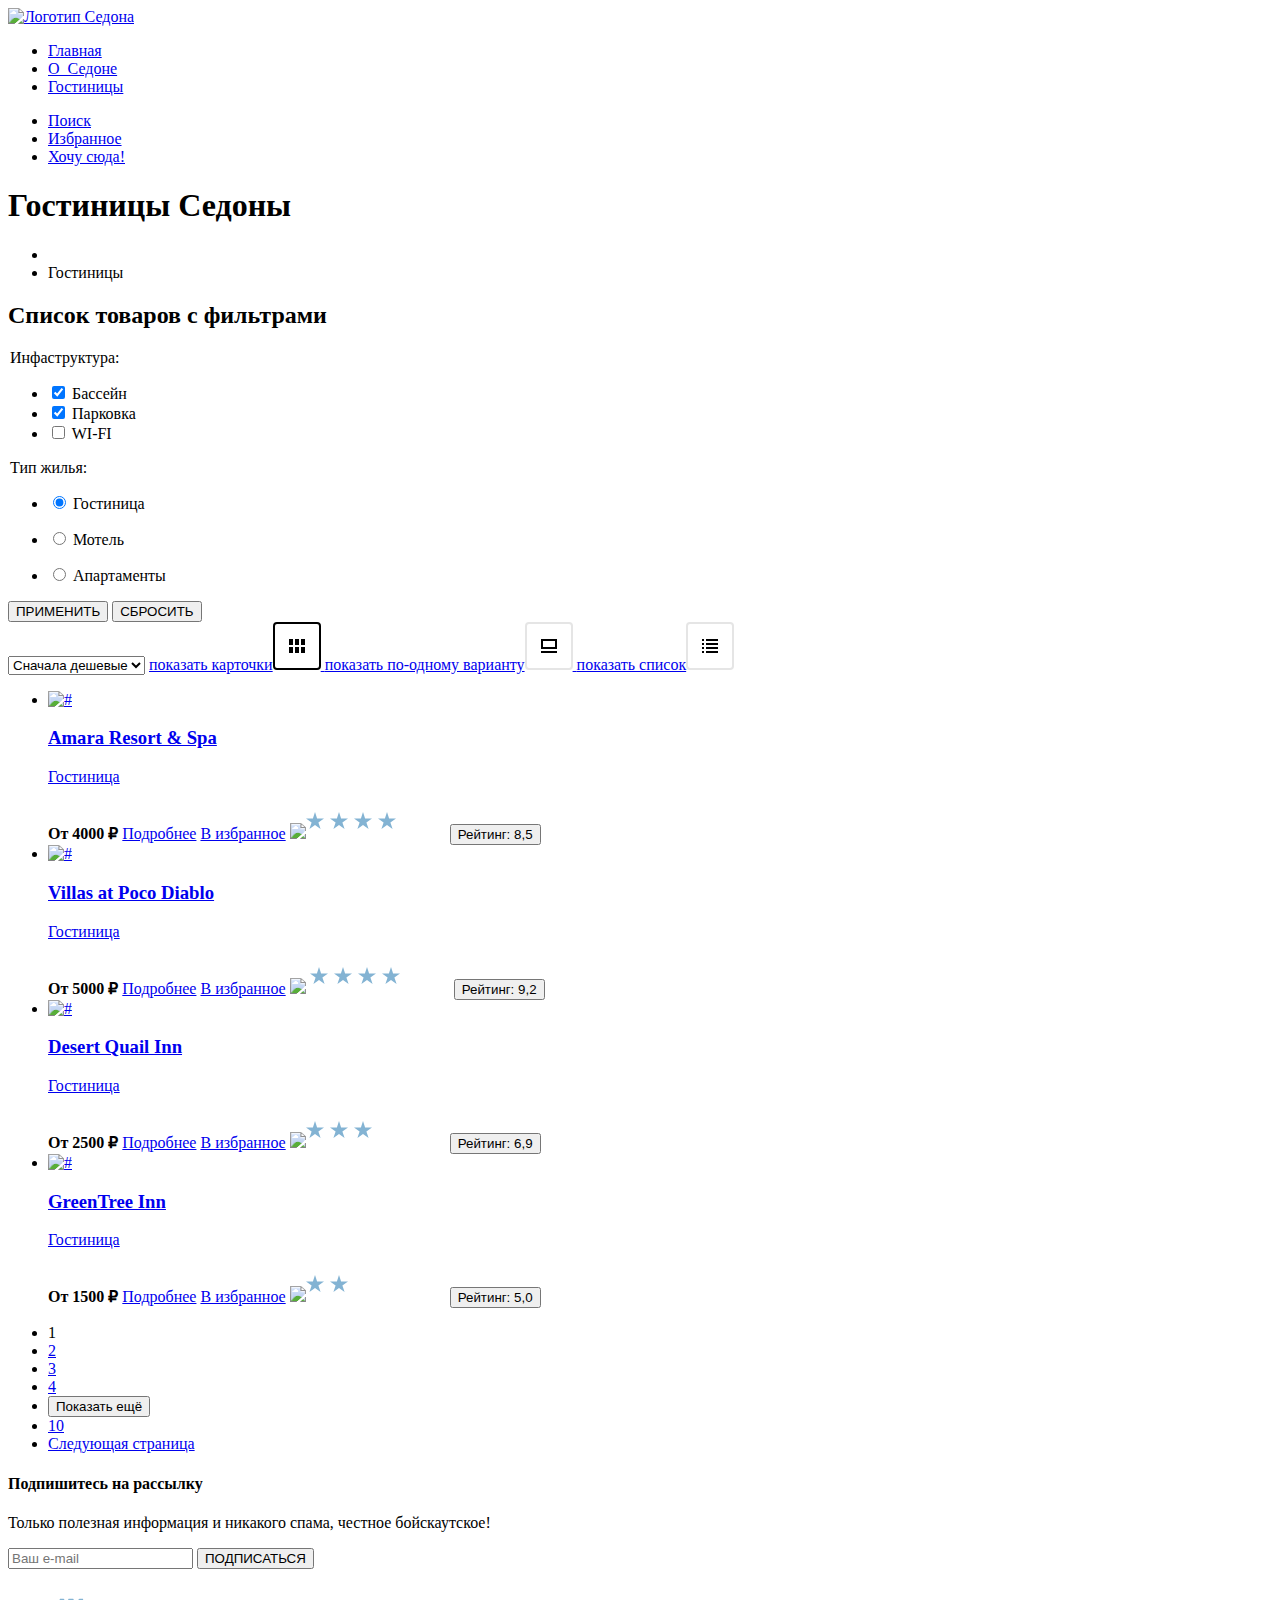
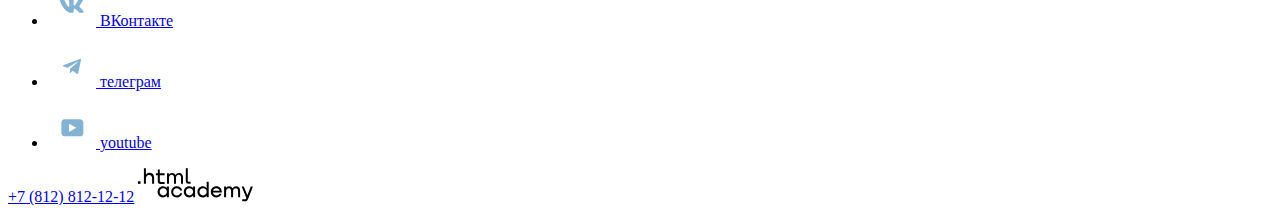
==== catalog.html @ f3b76943 "добавляет правки в каталог 1" ====
<!DOCTYPE html>
<html lang="ru">
  <head>
    <meta charset="utf-8">
    <title>Каталог</title>
  </head>
  <body>
    <header class="page header">
        <nav class="navigation">
          <a class="navigation-logo" href="index.html">
          <img class="logo" src="#" alt="Логотип Седона" />
          </a>
          <ul class="navigation-list">
            <li class="navigation-item">
              <a class="navigation-link" href="index.html">Главная</a>
            </li>

            <li class="navigation-item">
              <a class="navigation-link" href="about.html">О_Седоне</a>
            </li>

            <li class="navigation-item">
              <a class="navigation-link" href="about.html">Гостиницы</a>
            </li>
          </ul>

          <ul class="navigation-list navigation user">
            <li class="navigation-item">
              <a class="navigation-link" href="#">
                <span class="visually hidden">
                  Поиск
                </span>
              </a>
            </li>

            <li class="navigation-item">
              <a class="navigation-link" href="#">
                <span class="visually hidden">
                  Избранное
                </span>
              </a>
            </li>

            <li class="navigation-item">
              <a class="navigation-link" href="about.html">Хочу сюда!</a>
            </li>
          </ul>
        </nav>
      </header>


      <main class="main-inner">
        <header class="inner-header">
          <h1 class="inner-header-title">Гостиницы Седоны</h1>
          <ul class="breadcrumbs">
            <li class="breadcrumbs-item">
              <a class="breadcrumbs-link" href="index.html"><svg width="13" height="13" viewBox="0 0 13 13" fill="none" xmlns="http://www.w3.org/2000/svg">
                <path d="M6.5 0.5L0.5 6.30006V12.5001H12.5V6.30006L6.5 0.5ZM11.5 11.5001H1.5V6.70005L6.5 1.9L11.5 6.70005V11.5001Z" fill="white"/>
                <path d="M4.5 10.5001H5.5V8.00005H7.5V10.5001H8.5V7.00005H4.5V10.5001Z" fill="white"/>
                </svg>
              </a>
            </li>
            <li class="breadcrumbs-item">
              <a class="breadcrums-link">Гостиницы</a>
            </li>
          </ul>
        </header>

        <section class="catalog-items">

          <h2 class="visually-hidden">Список товаров с фильтрами</h2>

          <form class="catalog-filter" action="https://echo.htmlacademy.ru/." method="get">

            <fieldest class="catalog-filter-group">
              <legend class="catalog-filter-title">Инфаструктура:</legend>
              <ul class="catalog-filter-list">
                <li class="catalog-filter-item">
                 <label class="control">
                  <input class="control-input" type="checkbox" name="бассейн" checked>
                  Бассейн
                 </label>
                </li>
                <li class="catalog-filter-item">
                  <label class="control">
                    <input class="control-input" type="checkbox" name="парковка" checked>
                    Парковка
                  </label>
                </li>
                <li class="catalog-filter-item">
                  <label class="control">
                    <input class="control-input" type="checkbox" name="wi-fi">
                    WI-FI
                  </label>
                </li>
                </ul>
            </fieldest>

              <fieldest class="catalog-filter-group">
                <legend class="catalog-filter-title">Тип жилья:</legend>
                <ul class="catalog-filter-list">
                  <li class="catalog-filter-item">
                   <label class="control">
                  <input class="control-input" type="radio" name="product-group" checked>
                  Гостиница
                   </label>
                  </li>
                </ul>
                  <ul class="catalog-filter-list">
                    <li class="catalog-filter-item">
                     <label class="control">
                    <input class="control-input" type="radio" name="product-group">
                    Мотель
                     </label>
                    </li>
                  </ul>
                    <ul class="catalog-filter-list">
                      <li class="catalog-filter-item">
                      <label class="control">
                      <input class="control-input" type="radio" name="product-group">
                      Апартаменты
                      </label>
                      </li>
                    </ul>
              </fieldest>

            <button class="submit">ПРИМЕНИТЬ</button>
            <button class="submit">СБРОСИТЬ</button>
          </form>
          <select class="select-control" aria-label="Сортировка">
            <option value="cheap">Сначала дешевые</option>
          </select>
          <a href="#" class="button-light">
            <span class="visually-hidden">показать карточки<svg width="48" height="48" viewBox="0 0 48 48" fill="none" xmlns="http://www.w3.org/2000/svg">
              <g clip-path="url(#clip0_33548_2035)">
              <path d="M20 17H16V23H20V17Z" fill="black"/>
              <path d="M32 17H28V23H32V17Z" fill="black"/>
              <path d="M26 17H22V23H26V17Z" fill="black"/>
              <path d="M20 25H16V31H20V25Z" fill="black"/>
              <path d="M32 25H28V31H32V25Z" fill="black"/>
              <path d="M26 25H22V31H26V25Z" fill="black"/>
              </g>
              <rect x="1" y="1" width="46" height="46" rx="3" stroke="black" stroke-width="2"/>
              <defs>
              <clipPath id="clip0_33548_2035">
              <rect width="16" height="14" fill="white" transform="translate(16 17)"/>
              </clipPath>
              </defs>
              </svg>
              </span>
          </a>
          <a href="#" class="button-light">
            <span class="visually-hidden">показать по-одному варианту<svg width="48" height="48" viewBox="0 0 48 48" fill="none" xmlns="http://www.w3.org/2000/svg">
              <g clip-path="url(#clip0_33548_2210)">
              <path d="M32 29H16V31H32V29Z" fill="black"/>
              <path d="M30 19V25H18V19H30ZM32 17H16V27H32V17Z" fill="black"/>
              </g>
              <rect x="1" y="1" width="46" height="46" rx="3" stroke="#E5E5E5" stroke-width="2"/>
              <defs>
              <clipPath id="clip0_33548_2210">
              <rect width="16" height="14" fill="white" transform="translate(16 17)"/>
              </clipPath>
              </defs>
              </svg>
              </span>
          </a>
          <a href="#" class="button-light">
            <span class="visually-hidden">показать список<svg width="48" height="48" viewBox="0 0 48 48" fill="none" xmlns="http://www.w3.org/2000/svg">
              <g clip-path="url(#clip0_33548_2388)">
              <path d="M18 17H16V19H18V17Z" fill="black"/>
              <path d="M32 17H20V19H32V17Z" fill="black"/>
              <path d="M18 21H16V23H18V21Z" fill="black"/>
              <path d="M32 21H20V23H32V21Z" fill="black"/>
              <path d="M18 25H16V27H18V25Z" fill="black"/>
              <path d="M32 25H20V27H32V25Z" fill="black"/>
              <path d="M18 29H16V31H18V29Z" fill="black"/>
              <path d="M32 29H20V31H32V29Z" fill="black"/>
              </g>
              <rect x="1" y="1" width="46" height="46" rx="3" stroke="#E5E5E5" stroke-width="2"/>
              <defs>
              <clipPath id="clip0_33548_2388">
              <rect width="16" height="14" fill="white" transform="translate(16 17)"/>
              </clipPath>
              </defs>
              </svg>
              </span>
          </a>
          <ul class="product-card">
            <li class="product-card">
            <a class="product-card-link" href="product.html">
              <img class="product-card-image" src="#" alt="#">
              <h3 class="product-card-title">Amara Resort & Spa</h3>
              <p class="explanation">Гостиница</p>
            </a>
            <b class="product-card-price">От 4000 ₽</b>
            <a class="product-card-button" href="#">Подробнее</a>
            <a class="product-card-button" href="#">В избранное</a>
            <img class="rating" src="#"  /><svg width="140" height="37" viewBox="0 0 140 37" fill="none" xmlns="http://www.w3.org/2000/svg">
              <g clip-path="url(#clip0_67823_154)">
              <path d="M9 10L11.1 16.5H18L12.4 20.5L14.6 27L9 23L3.4 27L5.6 20.5L0 16.5H6.9L9 10Z" fill="#83B3D3"/>
              </g>
              <g clip-path="url(#clip1_67823_154)">
              <path d="M33 10L35.1 16.5H42L36.4 20.5L38.6 27L33 23L27.4 27L29.6 20.5L24 16.5H30.9L33 10Z" fill="#83B3D3"/>
              </g>
              <g clip-path="url(#clip2_67823_154)">
              <path d="M57 10L59.1 16.5H66L60.4 20.5L62.6 27L57 23L51.4 27L53.6 20.5L48 16.5H54.9L57 10Z" fill="#83B3D3"/>
              </g>
              <g clip-path="url(#clip3_67823_154)">
              <path d="M81 10L83.1 16.5H90L84.4 20.5L86.6 27L81 23L75.4 27L77.6 20.5L72 16.5H78.9L81 10Z" fill="#83B3D3"/>
              </g>
              <defs>
              <clipPath id="clip0_67823_154">
              <rect width="18" height="17" fill="white" transform="translate(0 10)"/>
              </clipPath>
              <clipPath id="clip1_67823_154">
              <rect width="18" height="17" fill="white" transform="translate(24 10)"/>
              </clipPath>
              <clipPath id="clip2_67823_154">
              <rect width="18" height="17" fill="white" transform="translate(48 10)"/>
              </clipPath>
              <clipPath id="clip3_67823_154">
              <rect width="18" height="17" fill="white" transform="translate(72 10)"/>
              </clipPath>
              </defs>
              </svg>

            <button class="button" type="rating">Рейтинг: 8,5</button>

            </li>

            <li class="product-card">
              <a class="product-card-link" href="product.html">
                <img class="product-card-image" src="#" alt="#">
                <h3 class="product-card-title">Villas at Poco Diablo</h3>
                <p class="explanation">Гостиница</p>
              </a>
              <b class="product-card-price">От 5000 ₽</b>
              <a class="product-card-button" href="#">Подробнее</a>
              <a class="product-card-button" href="#">В избранное</a>
              <img class="rating" src="#"  /> <svg width="140" height="37" viewBox="0 0 140 37" fill="none" xmlns="http://www.w3.org/2000/svg">
                <g clip-path="url(#clip0_67823_178)">
                <path d="M9 10L11.1 16.5H18L12.4 20.5L14.6 27L9 23L3.4 27L5.6 20.5L0 16.5H6.9L9 10Z" fill="#83B3D3"/>
                </g>
                <g clip-path="url(#clip1_67823_178)">
                <path d="M33 10L35.1 16.5H42L36.4 20.5L38.6 27L33 23L27.4 27L29.6 20.5L24 16.5H30.9L33 10Z" fill="#83B3D3"/>
                </g>
                <g clip-path="url(#clip2_67823_178)">
                <path d="M57 10L59.1 16.5H66L60.4 20.5L62.6 27L57 23L51.4 27L53.6 20.5L48 16.5H54.9L57 10Z" fill="#83B3D3"/>
                </g>
                <g clip-path="url(#clip3_67823_178)">
                <path d="M81 10L83.1 16.5H90L84.4 20.5L86.6 27L81 23L75.4 27L77.6 20.5L72 16.5H78.9L81 10Z" fill="#83B3D3"/>
                </g>
                <defs>
                <clipPath id="clip0_67823_178">
                <rect width="18" height="17" fill="white" transform="translate(0 10)"/>
                </clipPath>
                <clipPath id="clip1_67823_178">
                <rect width="18" height="17" fill="white" transform="translate(24 10)"/>
                </clipPath>
                <clipPath id="clip2_67823_178">
                <rect width="18" height="17" fill="white" transform="translate(48 10)"/>
                </clipPath>
                <clipPath id="clip3_67823_178">
                <rect width="18" height="17" fill="white" transform="translate(72 10)"/>
                </clipPath>
                </defs>
                </svg>

              <button class="button" type="rating">Рейтинг: 9,2</button>
              </li>

              <li class="product-card">
                <a class="product-card-link" href="product.html">
                  <img class="product-card-image" src="#" alt="#">
                  <h3 class="product-card-title">Desert Quail Inn</h3>
                  <p class="explanation">Гостиница</p>
                </a>
                <b class="product-card-price">От 2500 ₽</b>
                <a class="product-card-button" href="#">Подробнее</a>
                <a class="product-card-button" href="#">В избранное</a>
                <img class="rating" src="#"  /><svg width="140" height="37" viewBox="0 0 140 37" fill="none" xmlns="http://www.w3.org/2000/svg">
                  <g clip-path="url(#clip0_67823_202)">
                  <path d="M9 10L11.1 16.5H18L12.4 20.5L14.6 27L9 23L3.4 27L5.6 20.5L0 16.5H6.9L9 10Z" fill="#83B3D3"/>
                  </g>
                  <g clip-path="url(#clip1_67823_202)">
                  <path d="M33 10L35.1 16.5H42L36.4 20.5L38.6 27L33 23L27.4 27L29.6 20.5L24 16.5H30.9L33 10Z" fill="#83B3D3"/>
                  </g>
                  <g clip-path="url(#clip2_67823_202)">
                  <path d="M57 10L59.1 16.5H66L60.4 20.5L62.6 27L57 23L51.4 27L53.6 20.5L48 16.5H54.9L57 10Z" fill="#83B3D3"/>
                  </g>
                  <defs>
                  <clipPath id="clip0_67823_202">
                  <rect width="18" height="17" fill="white" transform="translate(0 10)"/>
                  </clipPath>
                  <clipPath id="clip1_67823_202">
                  <rect width="18" height="17" fill="white" transform="translate(24 10)"/>
                  </clipPath>
                  <clipPath id="clip2_67823_202">
                  <rect width="18" height="17" fill="white" transform="translate(48 10)"/>
                  </clipPath>
                  </defs>
                  </svg>

                <button class="button" type="rating">Рейтинг: 6,9</button>
                </li>

                <li class="product-card">
                  <a class="product-card-link" href="product.html">
                    <img class="product-card-image" src="#" alt="#">
                    <h3 class="product-card-title">GreenTree Inn</h3>
                    <p class="explanation">Гостиница</p>
                  </a>
                  <b class="product-card-price">От 1500 ₽</b>
                  <a class="product-card-button" href="#">Подробнее</a>
                  <a class="product-card-button" href="#">В избранное</a>
                  <img class="rating" src="#"  /><svg width="140" height="37" viewBox="0 0 140 37" fill="none" xmlns="http://www.w3.org/2000/svg">
                    <g clip-path="url(#clip0_67823_226)">
                    <path d="M9 10L11.1 16.5H18L12.4 20.5L14.6 27L9 23L3.4 27L5.6 20.5L0 16.5H6.9L9 10Z" fill="#83B3D3"/>
                    </g>
                    <g clip-path="url(#clip1_67823_226)">
                    <path d="M33 10L35.1 16.5H42L36.4 20.5L38.6 27L33 23L27.4 27L29.6 20.5L24 16.5H30.9L33 10Z" fill="#83B3D3"/>
                    </g>
                    <defs>
                    <clipPath id="clip0_67823_226">
                    <rect width="18" height="17" fill="white" transform="translate(0 10)"/>
                    </clipPath>
                    <clipPath id="clip1_67823_226">
                    <rect width="18" height="17" fill="white" transform="translate(24 10)"/>
                    </clipPath>
                    </defs>
                    </svg>

                  <button class="button" type="rating">Рейтинг: 5,0</button>
                  </li>
          </ul>

          <ul class="pagination">
            <li class="pagination-item">
              <a class="pagination-link pagination-current">1</a>
            </li>
            <li class="pagination-item">
              <a class="pagination-link" href="#">2</a>
            </li>
            <li class="pagination-item">
              <a class="pagination-link" href="#">3</a>
            </li>
            <li class="pagination-item">
              <a class="pagination-link" href="#">4</a>
            </li>
            <li class="pagination-item">
              <button class="button pagination-show-more" type="button">Показать ещё</button>
            </li>
            <li class="pagination-item">
              <a class="pagination-link" href="#">10</a>
            </li>
            <li class="pagination-item">
              <a class="pagination-link pagination-next" href="#">
                <span class="visually-hidden">Следующая страница</span>
              </a>
            </li>
          </ul>


        </section>
        <section class="subscription">
          <div>
            <h4>Подпишитесь на рассылку
            </h4>
            <p>
              Только полезная информация и никакого спама, честное бойскаутское!
            </p>
          </div>
          <div>
            <form class="newsletter-form" action="https://echo.htmlacademy.ru/" method="post">
              <label for="newsletter-email"></label>
              <input class="field" placeholder="Ваш e-mail" type="email" name="newsletter-email" id="newsletter-email"
                required>
              <button class="button" type="submit">ПОДПИСАТЬСЯ</button>
            </form>
          </div>
        </section>
      </main>

      <footer>
        <section class="footer-social">
          <ul class="footer-social-list">
            <li class="footer-social-item">
              <a class="button" href="#"> <svg width="48" height="41" viewBox="0 0 48 41" fill="none"
                  xmlns="http://www.w3.org/2000/svg">
                  <path fill-rule="evenodd" clip-rule="evenodd"
                    d="M35.1164 14.8044C35.2824 14.2584 35.1164 13.8564 34.3214 13.8564H31.6964C31.0284 13.8564 30.7204 14.2034 30.5534 14.5864C30.5534 14.5864 29.2184 17.7824 27.3274 19.8584C26.7154 20.4604 26.4374 20.6514 26.1034 20.6514C25.9364 20.6514 25.6854 20.4604 25.6854 19.9134V14.8044C25.6854 14.1484 25.5014 13.8564 24.9454 13.8564H20.8174C20.4004 13.8564 20.1494 14.1604 20.1494 14.4494C20.1494 15.0704 21.0954 15.2144 21.1924 16.9624V20.7604C21.1924 21.5934 21.0394 21.7444 20.7054 21.7444C19.8154 21.7444 17.6504 18.5334 16.3654 14.8594C16.1164 14.1444 15.8644 13.8564 15.1934 13.8564H12.5664C11.8164 13.8564 11.6664 14.2034 11.6664 14.5864C11.6664 15.2684 12.5564 18.6564 15.8114 23.1374C17.9814 26.1974 21.0364 27.8564 23.8194 27.8564C25.4884 27.8564 25.6944 27.4884 25.6944 26.8534V24.5404C25.6944 23.8034 25.8524 23.6564 26.3814 23.6564C26.7714 23.6564 27.4384 23.8484 28.9964 25.3234C30.7764 27.0724 31.0694 27.8564 32.0714 27.8564H34.6964C35.4464 27.8564 35.8224 27.4884 35.6064 26.7604C35.3684 26.0364 34.5184 24.9854 33.3914 23.7384C32.7794 23.0284 31.8614 22.2634 31.5824 21.8804C31.1934 21.3894 31.3044 21.1704 31.5824 20.7334C31.5824 20.7334 34.7824 16.3074 35.1154 14.8044H35.1164Z"
                    fill="#83B3D3" />
                </svg>
                <span class="visually-hidden">ВКонтакте</span>
              </a>
            </li>
          </ul>
          </section>
            <section class="footer-social">
              <ul class="footer-social-list">
                <li class="footer-social-item">
                  <a class="button" href="#"><svg width="48" height="41" viewBox="0 0 48 41" fill="none"
                    xmlns="http://www.w3.org/2000/svg">
                    <path
                      d="M31.785 12.9557L15.8405 19.1042C14.7523 19.5413 14.7586 20.1483 15.6408 20.419L19.7344 21.696L29.2058 15.7201C29.6537 15.4477 30.0629 15.5942 29.7265 15.8928L22.0528 22.8183H22.051L22.0528 22.8192L21.7705 27.0387C22.1841 27.0387 22.3667 26.8489 22.5987 26.625L24.5871 24.6915L28.7229 27.7464C29.4855 28.1664 30.0332 27.9506 30.2229 27.0405L32.9379 14.2453C33.2158 13.1311 32.5126 12.6266 31.785 12.9557Z"
                      fill="#83B3D3" />
                  </svg>
                  <span class="visually-hidden">телеграм</span>
                  </a>
                </li>
              </ul>
              </section>
            <section class="footer-social">
          <ul class="footer-social-list">
                   <li class="footer-social-item">
                      <a class="button" href="#"><svg width="48" height="41" viewBox="0 0 48 41" fill="none"
                        xmlns="http://www.w3.org/2000/svg">
                        <path
                          d="M31.9402 12.3564H16.5074C14.6467 12.3564 13.3333 13.9502 13.3333 15.7564V25.8502C13.3333 27.7627 14.6467 29.3564 16.5074 29.3564H32.1591C33.8009 29.3564 35.3333 27.7627 35.3333 25.9564V15.7564C35.1143 13.9502 33.8009 12.3564 31.9402 12.3564ZM20.9949 24.8939V16.8189L28.3283 20.8564L20.9949 24.8939Z"
                          fill="#83B3D3" />
                       </svg>
                       <span class="visually-hidden">youtube</span>
                       </a>
                  </li>
           </ul>
        </section>
        <a class="contacts-phone" href="tel:88128121212">+7 (812) 812-12-12</a>
        <label class="label"><svg width="115" height="34" viewBox="0 0 115 34" fill="none"
            xmlns="http://www.w3.org/2000/svg">
            <path d="M0 13.2564V15.8564H2.5V13.2564H0Z" fill="black" />
            <path
              d="M11.6 4.85645C10 4.85645 8.8 5.55645 8 6.55645H7.9V0.356445H5.9V15.8564H7.9V10.5564C7.9 8.45645 9.2 6.95645 11.2 6.95645C13 6.95645 14.1 8.35645 14.1 10.1564V15.8564H16.1V9.75644C16.2 6.75644 14.3 4.85645 11.6 4.85645Z"
              fill="black" />
            <path
              d="M26.6 5.15645H21.8V1.45645H19.8V5.25645H17.9V7.25645H19.8V13.2564C19.8 14.9564 20.8 15.9564 22.5 15.9564H26.6V13.9564H22.9C22.2 13.9564 21.8 13.5564 21.8 12.8564V7.15645H26.6V5.15645Z"
              fill="black" />
            <path
              d="M41.1 4.95645C39.5 4.95645 38.2 5.75644 37.6 7.05645H37.5C36.9 5.85645 35.7 4.95645 34.1 4.95645C32.7 4.95645 31.6 5.75645 31 6.75645H30.9V5.15645H29V15.7564H31V10.3564C31 8.35645 32 6.85645 33.6 6.85645C35.1 6.85645 36 7.85645 36 9.45645V15.7564H38V10.1564C38 7.75645 39.4 6.85645 40.6 6.85645C42.1 6.85645 43 7.85645 43 9.45645V15.7564H45V9.25644C45.1 6.75644 43.6 4.95645 41.1 4.95645Z"
              fill="black" />
            <path
              d="M47.8 13.0564C47.8 14.7564 48.8 15.7564 50.6 15.7564H52.6V13.7564H50.9C50.2 13.7564 49.8 13.3564 49.8 12.6564V0.356445H47.8V13.0564Z"
              fill="black" />
            <path
              d="M28.9 20.0564C28 18.9564 26.7 18.2564 25 18.2564C21.9 18.2564 19.6 20.5564 19.6 23.8564C19.6 27.1564 21.9 29.4564 25 29.4564C26.8 29.4564 28 28.6564 28.8 27.5564H28.9V29.1564H30.9V18.5564H28.9V20.0564ZM25.3 27.4564C23.1 27.4564 21.7 25.8564 21.7 23.8564C21.7 21.8564 23.1 20.2564 25.3 20.2564C27.5 20.2564 28.9 21.8564 28.9 23.8564C28.9 25.7564 27.5 27.4564 25.3 27.4564Z"
              fill="black" />
            <path
              d="M44.2 22.3564C43.7 19.9564 41.6 18.2564 38.8 18.2564C35.4 18.2564 33.2 20.7564 33.2 23.8564C33.2 26.9564 35.4 29.4564 38.8 29.4564C41.6 29.4564 43.7 27.6564 44.2 25.2564H42.1C41.7 26.5564 40.4 27.5564 38.8 27.5564C36.6 27.5564 35.2 25.9564 35.2 23.9564C35.2 21.9564 36.6 20.3564 38.8 20.3564C40.4 20.3564 41.6 21.3564 42.1 22.5564H44.2V22.3564Z"
              fill="black" />
            <path
              d="M55.1 20.0564C54.2 18.9564 52.9 18.2564 51.2 18.2564C48.1 18.2564 45.8 20.5564 45.8 23.8564C45.8 27.1564 48.1 29.4564 51.2 29.4564C53 29.4564 54.2 28.6564 55 27.5564H55.1V29.1564H57.1V18.5564H55.1V20.0564ZM51.5 27.4564C49.3 27.4564 47.9 25.8564 47.9 23.8564C47.9 21.8564 49.3 20.2564 51.5 20.2564C53.7 20.2564 55.1 21.8564 55.1 23.8564C55.1 25.7564 53.6 27.4564 51.5 27.4564Z"
              fill="black" />
            <path
              d="M68.7 20.1564C67.8 19.0564 66.5 18.2564 64.8 18.2564C61.7 18.2564 59.4 20.5564 59.4 23.8564C59.4 27.1564 61.6 29.4564 64.8 29.4564C66.5 29.4564 67.8 28.6564 68.6 27.6564H68.7V29.1564H70.7V13.7564H68.7V20.1564ZM65.1 27.4564C62.9 27.4564 61.5 25.8564 61.5 23.8564C61.5 21.8564 62.9 20.2564 65.1 20.2564C67.3 20.2564 68.7 21.8564 68.7 23.8564C68.6 25.8564 67.2 27.4564 65.1 27.4564Z"
              fill="black" />
            <path
              d="M78.3 18.2564C75 18.2564 72.8 20.7564 72.8 23.8564C72.8 26.8564 74.9 29.4564 78.3 29.4564C80.8 29.4564 82.8 28.1564 83.5 25.8564H81.4C80.9 26.8564 79.8 27.4564 78.4 27.4564C76.5 27.4564 75.1 26.1564 75 24.5564H83.8C84 20.9564 81.8 18.2564 78.3 18.2564ZM78.3 20.1564C80 20.1564 81.3 21.1564 81.6 22.7564H75.1C75.4 21.2564 76.6 20.1564 78.3 20.1564Z"
              fill="black" />
            <path
              d="M98.2 18.2564C96.6 18.2564 95.3 19.0564 94.6 20.2564H94.5C93.9 19.0564 92.7 18.2564 91.1 18.2564C89.7 18.2564 88.6 18.9564 88 20.0564V18.5564H86.1V29.1564H88.1V23.7564C88.1 21.7564 89.1 20.3564 90.7 20.2564C92.2 20.2564 93.1 21.2564 93.1 22.8564V29.1564H95.1V23.5564C95.1 21.1564 96.5 20.2564 97.7 20.2564C99.2 20.2564 100.1 21.2564 100.1 22.8564V29.1564H102.1V22.6564C102.2 20.0564 100.7 18.2564 98.2 18.2564Z"
              fill="black" />
            <path
              d="M109.4 27.3564L105.8 18.4564H103.6L108.4 30.0564C108.1 30.9564 107.7 31.2564 106.7 31.2564H104.2V33.2564H106.7C108.5 33.2564 109.5 32.4564 110.2 30.6564L114.9 18.4564H112.8L109.4 27.3564Z"
              fill="black" />
          </svg>
        </label>
      </footer>

  </body>
</html>
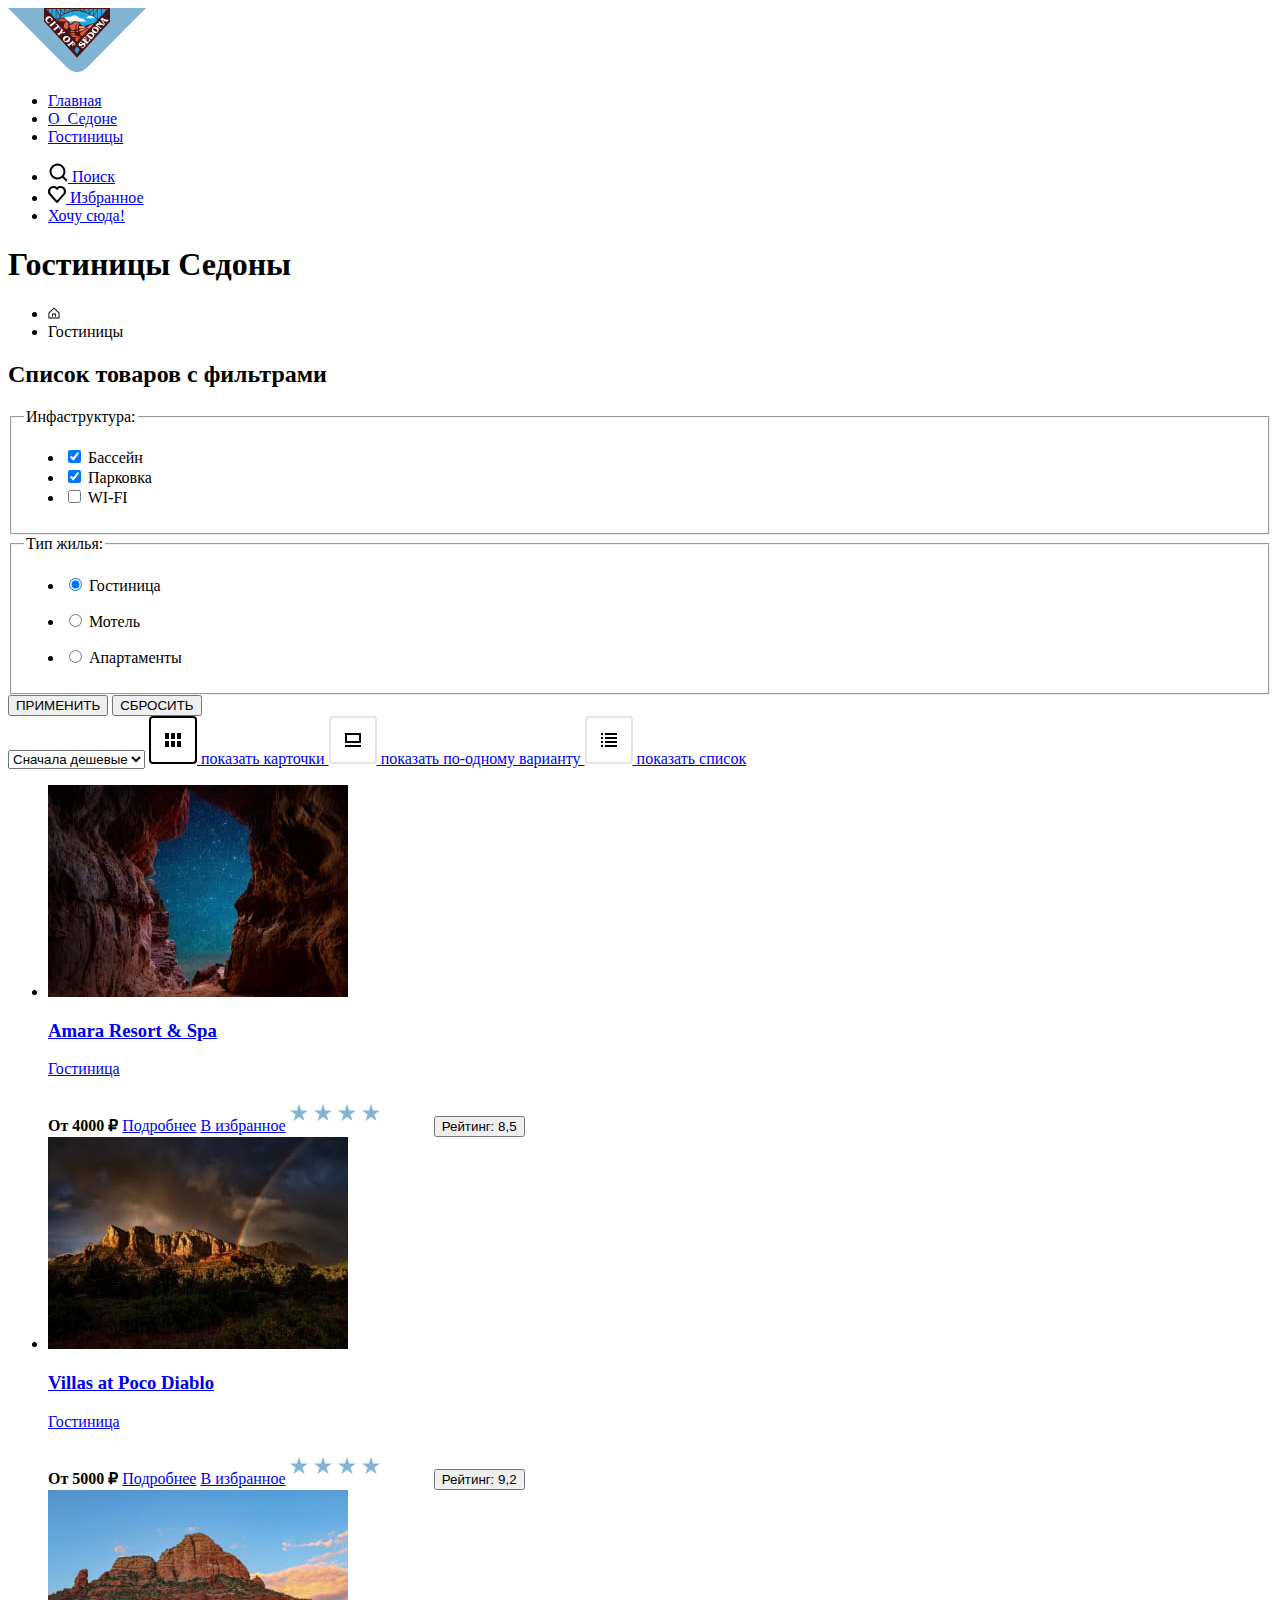
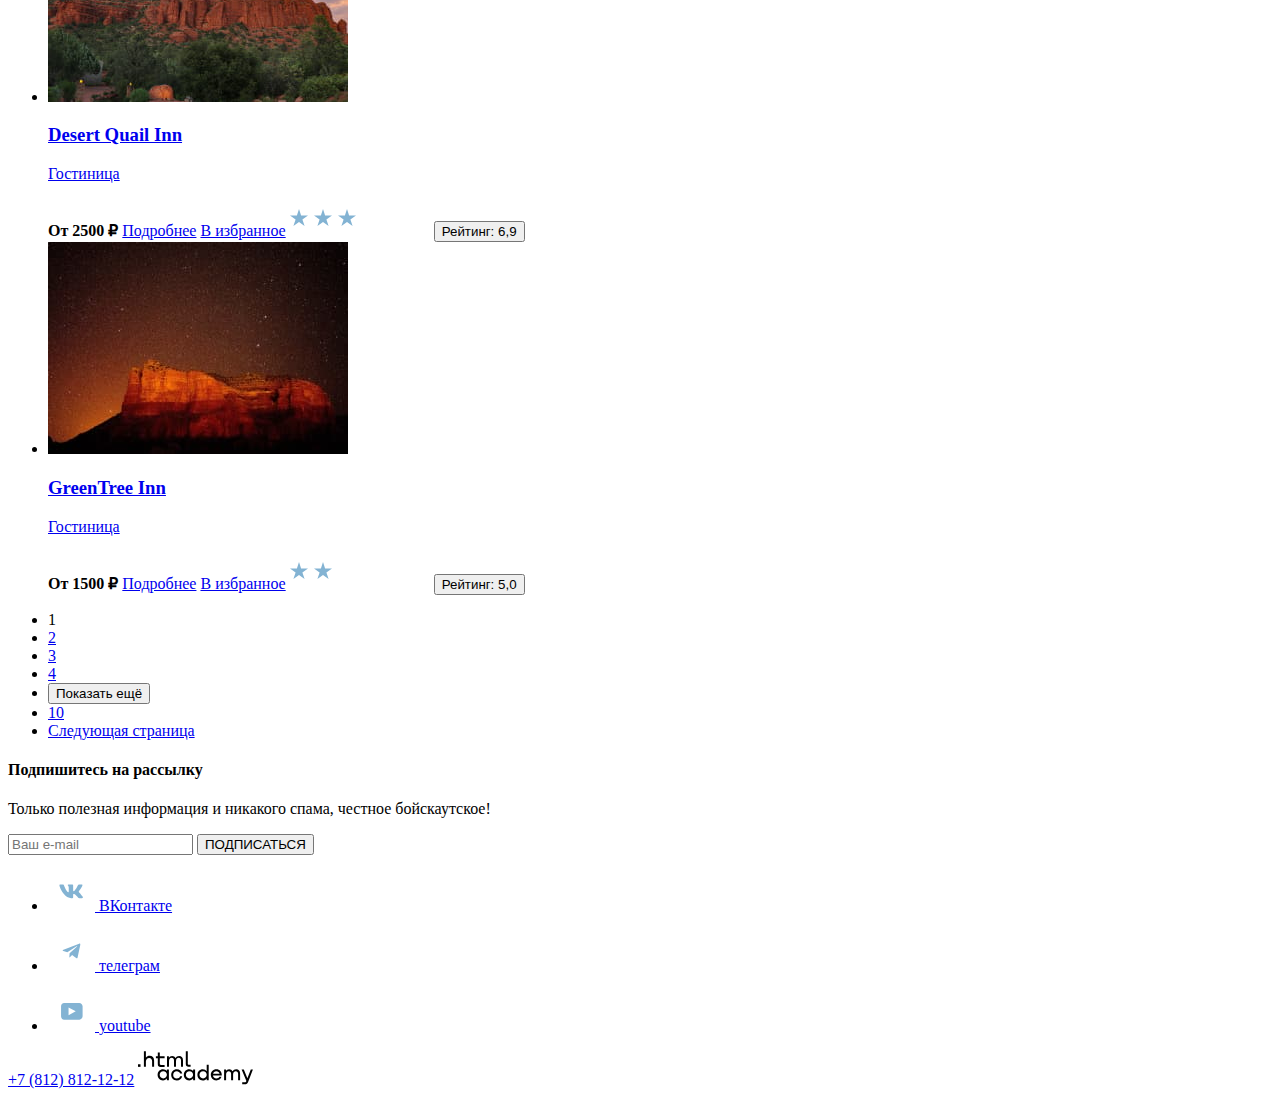
==== commit 4f98151c: "Merge pull request #2 from TaniaOv/master" ====
--- a/catalog.html
+++ b/catalog.html
@@ -1,469 +1,328 @@
 <!DOCTYPE html>
 <html lang="ru">
+
   <head>
     <meta charset="utf-8">
     <title>Каталог</title>
+
   </head>
+
   <body>
     <header class="page header">
-        <nav class="navigation">
-          <a class="navigation-logo" href="index.html">
-          <img class="logo" src="#" alt="Логотип Седона" />
-          </a>
-          <ul class="navigation-list">
-            <li class="navigation-item">
-              <a class="navigation-link" href="index.html">Главная</a>
-            </li>
-
-            <li class="navigation-item">
-              <a class="navigation-link" href="about.html">О_Седоне</a>
-            </li>
-
-            <li class="navigation-item">
-              <a class="navigation-link" href="about.html">Гостиницы</a>
-            </li>
-          </ul>
-
-          <ul class="navigation-list navigation user">
-            <li class="navigation-item">
-              <a class="navigation-link" href="#">
-                <span class="visually hidden">
-                  Поиск
-                </span>
-              </a>
-            </li>
-
-            <li class="navigation-item">
-              <a class="navigation-link" href="#">
-                <span class="visually hidden">
-                  Избранное
-                </span>
-              </a>
-            </li>
-
-            <li class="navigation-item">
-              <a class="navigation-link" href="about.html">Хочу сюда!</a>
-            </li>
-          </ul>
-        </nav>
+      <nav class="navigation">
+        <a class="navigation-logo" href="index.html">
+          <img class="logo" src="images/logo.svg" width="138" height="64" alt="Логотип Седона" />
+
+        </a>
+        <ul class="navigation-list">
+          <li class="navigation-item">
+            <a class="navigation-link" href="index.html">Главная</a>
+          </li>
+
+          <li class="navigation-item">
+            <a class="navigation-link" href="about.html">О_Седоне</a>
+          </li>
+
+          <li class="navigation-item">
+            <a class="navigation-link" href="about.html">Гостиницы</a>
+          </li>
+        </ul>
+
+        <ul class="navigation-list navigation user">
+          <li class="navigation-item">
+            <a class="navigation-link" href="#">
+              <img class="navigation-item" src="images/search-icon.svg" width="20" height="20" alt="Поиск">
+              <span class="visually hidden">
+                Поиск
+              </span>
+            </a>
+          </li>
+
+          <li class="navigation-item">
+            <a class="navigation-link" href="#">
+              <img class="navigation-item" src="images/favourites-icon.svg" width="18" height="17" alt="Избранное">
+              <span class="visually hidden">
+                Избранное
+              </span>
+            </a>
+          </li>
+          <li class="navigation-item">
+            <a class="navigation-link" href="about.html">Хочу сюда!</a>
+          </li>
+        </ul>
+      </nav>
+    </header>
+
+
+    <main class="main-inner">
+      <header class="inner-header">
+        <h1 class="inner-header-title">Гостиницы Седоны</h1>
+        <ul class="breadcrumbs">
+          <li class="breadcrumbs-item">
+            <img class="navigation-item" src="images/house-icon.svg" width="12" height="12" alt="Дом">
+            <a class="breadcrumbs-link" href="index.html">
+            </a>
+          </li>
+          <li class="breadcrumbs-item">
+            <a class="breadcrums-link">Гостиницы</a>
+          </li>
+        </ul>
       </header>
 
-
-      <main class="main-inner">
-        <header class="inner-header">
-          <h1 class="inner-header-title">Гостиницы Седоны</h1>
-          <ul class="breadcrumbs">
-            <li class="breadcrumbs-item">
-              <a class="breadcrumbs-link" href="index.html"><svg width="13" height="13" viewBox="0 0 13 13" fill="none" xmlns="http://www.w3.org/2000/svg">
-                <path d="M6.5 0.5L0.5 6.30006V12.5001H12.5V6.30006L6.5 0.5ZM11.5 11.5001H1.5V6.70005L6.5 1.9L11.5 6.70005V11.5001Z" fill="white"/>
-                <path d="M4.5 10.5001H5.5V8.00005H7.5V10.5001H8.5V7.00005H4.5V10.5001Z" fill="white"/>
-                </svg>
-              </a>
-            </li>
-            <li class="breadcrumbs-item">
-              <a class="breadcrums-link">Гостиницы</a>
-            </li>
-          </ul>
-        </header>
-
-        <section class="catalog-items">
-
-          <h2 class="visually-hidden">Список товаров с фильтрами</h2>
-
-          <form class="catalog-filter" action="https://echo.htmlacademy.ru/." method="get">
-
-            <fieldest class="catalog-filter-group">
-              <legend class="catalog-filter-title">Инфаструктура:</legend>
-              <ul class="catalog-filter-list">
-                <li class="catalog-filter-item">
-                 <label class="control">
+      <section class="catalog-items">
+
+        <h2 class="visually-hidden">Список товаров с фильтрами</h2>
+
+        <form class="catalog-filter" action="https://echo.htmlacademy.ru/." method="get">
+
+          <fieldset class="catalog-filter-group">
+            <legend class="catalog-filter-title">Инфаструктура:</legend>
+            <ul class="catalog-filter-list">
+              <li class="catalog-filter-item">
+                <label class="control">
                   <input class="control-input" type="checkbox" name="бассейн" checked>
                   Бассейн
-                 </label>
-                </li>
-                <li class="catalog-filter-item">
-                  <label class="control">
-                    <input class="control-input" type="checkbox" name="парковка" checked>
-                    Парковка
-                  </label>
-                </li>
-                <li class="catalog-filter-item">
-                  <label class="control">
-                    <input class="control-input" type="checkbox" name="wi-fi">
-                    WI-FI
-                  </label>
-                </li>
-                </ul>
-            </fieldest>
-
-              <fieldest class="catalog-filter-group">
-                <legend class="catalog-filter-title">Тип жилья:</legend>
-                <ul class="catalog-filter-list">
-                  <li class="catalog-filter-item">
-                   <label class="control">
+                </label>
+              </li>
+              <li class="catalog-filter-item">
+                <label class="control">
+                  <input class="control-input" type="checkbox" name="парковка" checked>
+                  Парковка
+                </label>
+              </li>
+              <li class="catalog-filter-item">
+                <label class="control">
+                  <input class="control-input" type="checkbox" name="wi-fi">
+                  WI-FI
+                </label>
+              </li>
+            </ul>
+          </fieldset>
+
+          <fieldset class="catalog-filter-group">
+            <legend class="catalog-filter-title">Тип жилья:</legend>
+            <ul class="catalog-filter-list">
+              <li class="catalog-filter-item">
+                <label class="control">
                   <input class="control-input" type="radio" name="product-group" checked>
                   Гостиница
-                   </label>
-                  </li>
-                </ul>
-                  <ul class="catalog-filter-list">
-                    <li class="catalog-filter-item">
-                     <label class="control">
-                    <input class="control-input" type="radio" name="product-group">
-                    Мотель
-                     </label>
-                    </li>
-                  </ul>
-                    <ul class="catalog-filter-list">
-                      <li class="catalog-filter-item">
-                      <label class="control">
-                      <input class="control-input" type="radio" name="product-group">
-                      Апартаменты
-                      </label>
-                      </li>
-                    </ul>
-              </fieldest>
-
-            <button class="submit">ПРИМЕНИТЬ</button>
-            <button class="submit">СБРОСИТЬ</button>
-          </form>
-          <select class="select-control" aria-label="Сортировка">
-            <option value="cheap">Сначала дешевые</option>
-          </select>
-          <a href="#" class="button-light">
-            <span class="visually-hidden">показать карточки<svg width="48" height="48" viewBox="0 0 48 48" fill="none" xmlns="http://www.w3.org/2000/svg">
-              <g clip-path="url(#clip0_33548_2035)">
-              <path d="M20 17H16V23H20V17Z" fill="black"/>
-              <path d="M32 17H28V23H32V17Z" fill="black"/>
-              <path d="M26 17H22V23H26V17Z" fill="black"/>
-              <path d="M20 25H16V31H20V25Z" fill="black"/>
-              <path d="M32 25H28V31H32V25Z" fill="black"/>
-              <path d="M26 25H22V31H26V25Z" fill="black"/>
-              </g>
-              <rect x="1" y="1" width="46" height="46" rx="3" stroke="black" stroke-width="2"/>
-              <defs>
-              <clipPath id="clip0_33548_2035">
-              <rect width="16" height="14" fill="white" transform="translate(16 17)"/>
-              </clipPath>
-              </defs>
-              </svg>
-              </span>
-          </a>
-          <a href="#" class="button-light">
-            <span class="visually-hidden">показать по-одному варианту<svg width="48" height="48" viewBox="0 0 48 48" fill="none" xmlns="http://www.w3.org/2000/svg">
-              <g clip-path="url(#clip0_33548_2210)">
-              <path d="M32 29H16V31H32V29Z" fill="black"/>
-              <path d="M30 19V25H18V19H30ZM32 17H16V27H32V17Z" fill="black"/>
-              </g>
-              <rect x="1" y="1" width="46" height="46" rx="3" stroke="#E5E5E5" stroke-width="2"/>
-              <defs>
-              <clipPath id="clip0_33548_2210">
-              <rect width="16" height="14" fill="white" transform="translate(16 17)"/>
-              </clipPath>
-              </defs>
-              </svg>
-              </span>
-          </a>
-          <a href="#" class="button-light">
-            <span class="visually-hidden">показать список<svg width="48" height="48" viewBox="0 0 48 48" fill="none" xmlns="http://www.w3.org/2000/svg">
-              <g clip-path="url(#clip0_33548_2388)">
-              <path d="M18 17H16V19H18V17Z" fill="black"/>
-              <path d="M32 17H20V19H32V17Z" fill="black"/>
-              <path d="M18 21H16V23H18V21Z" fill="black"/>
-              <path d="M32 21H20V23H32V21Z" fill="black"/>
-              <path d="M18 25H16V27H18V25Z" fill="black"/>
-              <path d="M32 25H20V27H32V25Z" fill="black"/>
-              <path d="M18 29H16V31H18V29Z" fill="black"/>
-              <path d="M32 29H20V31H32V29Z" fill="black"/>
-              </g>
-              <rect x="1" y="1" width="46" height="46" rx="3" stroke="#E5E5E5" stroke-width="2"/>
-              <defs>
-              <clipPath id="clip0_33548_2388">
-              <rect width="16" height="14" fill="white" transform="translate(16 17)"/>
-              </clipPath>
-              </defs>
-              </svg>
-              </span>
-          </a>
-          <ul class="product-card">
-            <li class="product-card">
+                </label>
+              </li>
+            </ul>
+            <ul class="catalog-filter-list">
+              <li class="catalog-filter-item">
+                <label class="control">
+                  <input class="control-input" type="radio" name="product-group">
+                  Мотель
+                </label>
+              </li>
+            </ul>
+            <ul class="catalog-filter-list">
+              <li class="catalog-filter-item">
+                <label class="control">
+                  <input class="control-input" type="radio" name="product-group">
+                  Апартаменты
+                </label>
+              </li>
+            </ul>
+          </fieldset>
+
+          <button class="submit">ПРИМЕНИТЬ</button>
+          <button class="submit">СБРОСИТЬ</button>
+        </form>
+        <select class="select-control" aria-label="Сортировка">
+          <option value="cheap">Сначала дешевые</option>
+        </select>
+        <a href="#" class="button-light">
+          <img class="icon" src="images/icon-catalog1.svg" width="48" height="48" alt="иконка">
+          <span class="visually-hidden">показать карточки
+          </span>
+        </a>
+        <a href="#" class="button-light">
+          <img class="icon" src="images/icon-catalog2.svg" width="48" height="48" alt="иконка">
+          <span class="visually-hidden">показать по-одному варианту
+          </span>
+        </a>
+        <a href="#" class="button-light">
+          <img class="icon" src="images/icon-catalog3.svg" width="48" height="48" alt="иконка">
+          <span class="visually-hidden">показать список
+          </span>
+        </a>
+        <ul class="product-card">
+          <li class="product-card">
             <a class="product-card-link" href="product.html">
-              <img class="product-card-image" src="#" alt="#">
+              <img class="product-card-image" src="images/hotel1.jpg" width="300" height="212" alt="отель-один">
               <h3 class="product-card-title">Amara Resort & Spa</h3>
               <p class="explanation">Гостиница</p>
             </a>
             <b class="product-card-price">От 4000 ₽</b>
             <a class="product-card-button" href="#">Подробнее</a>
             <a class="product-card-button" href="#">В избранное</a>
-            <img class="rating" src="#"  /><svg width="140" height="37" viewBox="0 0 140 37" fill="none" xmlns="http://www.w3.org/2000/svg">
-              <g clip-path="url(#clip0_67823_154)">
-              <path d="M9 10L11.1 16.5H18L12.4 20.5L14.6 27L9 23L3.4 27L5.6 20.5L0 16.5H6.9L9 10Z" fill="#83B3D3"/>
-              </g>
-              <g clip-path="url(#clip1_67823_154)">
-              <path d="M33 10L35.1 16.5H42L36.4 20.5L38.6 27L33 23L27.4 27L29.6 20.5L24 16.5H30.9L33 10Z" fill="#83B3D3"/>
-              </g>
-              <g clip-path="url(#clip2_67823_154)">
-              <path d="M57 10L59.1 16.5H66L60.4 20.5L62.6 27L57 23L51.4 27L53.6 20.5L48 16.5H54.9L57 10Z" fill="#83B3D3"/>
-              </g>
-              <g clip-path="url(#clip3_67823_154)">
-              <path d="M81 10L83.1 16.5H90L84.4 20.5L86.6 27L81 23L75.4 27L77.6 20.5L72 16.5H78.9L81 10Z" fill="#83B3D3"/>
-              </g>
-              <defs>
-              <clipPath id="clip0_67823_154">
-              <rect width="18" height="17" fill="white" transform="translate(0 10)"/>
-              </clipPath>
-              <clipPath id="clip1_67823_154">
-              <rect width="18" height="17" fill="white" transform="translate(24 10)"/>
-              </clipPath>
-              <clipPath id="clip2_67823_154">
-              <rect width="18" height="17" fill="white" transform="translate(48 10)"/>
-              </clipPath>
-              <clipPath id="clip3_67823_154">
-              <rect width="18" height="17" fill="white" transform="translate(72 10)"/>
-              </clipPath>
-              </defs>
-              </svg>
-
-            <button class="button" type="rating">Рейтинг: 8,5</button>
-
-            </li>
-
-            <li class="product-card">
-              <a class="product-card-link" href="product.html">
-                <img class="product-card-image" src="#" alt="#">
-                <h3 class="product-card-title">Villas at Poco Diablo</h3>
-                <p class="explanation">Гостиница</p>
-              </a>
-              <b class="product-card-price">От 5000 ₽</b>
-              <a class="product-card-button" href="#">Подробнее</a>
-              <a class="product-card-button" href="#">В избранное</a>
-              <img class="rating" src="#"  /> <svg width="140" height="37" viewBox="0 0 140 37" fill="none" xmlns="http://www.w3.org/2000/svg">
-                <g clip-path="url(#clip0_67823_178)">
-                <path d="M9 10L11.1 16.5H18L12.4 20.5L14.6 27L9 23L3.4 27L5.6 20.5L0 16.5H6.9L9 10Z" fill="#83B3D3"/>
-                </g>
-                <g clip-path="url(#clip1_67823_178)">
-                <path d="M33 10L35.1 16.5H42L36.4 20.5L38.6 27L33 23L27.4 27L29.6 20.5L24 16.5H30.9L33 10Z" fill="#83B3D3"/>
-                </g>
-                <g clip-path="url(#clip2_67823_178)">
-                <path d="M57 10L59.1 16.5H66L60.4 20.5L62.6 27L57 23L51.4 27L53.6 20.5L48 16.5H54.9L57 10Z" fill="#83B3D3"/>
-                </g>
-                <g clip-path="url(#clip3_67823_178)">
-                <path d="M81 10L83.1 16.5H90L84.4 20.5L86.6 27L81 23L75.4 27L77.6 20.5L72 16.5H78.9L81 10Z" fill="#83B3D3"/>
-                </g>
-                <defs>
-                <clipPath id="clip0_67823_178">
-                <rect width="18" height="17" fill="white" transform="translate(0 10)"/>
-                </clipPath>
-                <clipPath id="clip1_67823_178">
-                <rect width="18" height="17" fill="white" transform="translate(24 10)"/>
-                </clipPath>
-                <clipPath id="clip2_67823_178">
-                <rect width="18" height="17" fill="white" transform="translate(48 10)"/>
-                </clipPath>
-                <clipPath id="clip3_67823_178">
-                <rect width="18" height="17" fill="white" transform="translate(72 10)"/>
-                </clipPath>
-                </defs>
-                </svg>
-
-              <button class="button" type="rating">Рейтинг: 9,2</button>
-              </li>
-
-              <li class="product-card">
-                <a class="product-card-link" href="product.html">
-                  <img class="product-card-image" src="#" alt="#">
-                  <h3 class="product-card-title">Desert Quail Inn</h3>
-                  <p class="explanation">Гостиница</p>
-                </a>
-                <b class="product-card-price">От 2500 ₽</b>
-                <a class="product-card-button" href="#">Подробнее</a>
-                <a class="product-card-button" href="#">В избранное</a>
-                <img class="rating" src="#"  /><svg width="140" height="37" viewBox="0 0 140 37" fill="none" xmlns="http://www.w3.org/2000/svg">
-                  <g clip-path="url(#clip0_67823_202)">
-                  <path d="M9 10L11.1 16.5H18L12.4 20.5L14.6 27L9 23L3.4 27L5.6 20.5L0 16.5H6.9L9 10Z" fill="#83B3D3"/>
-                  </g>
-                  <g clip-path="url(#clip1_67823_202)">
-                  <path d="M33 10L35.1 16.5H42L36.4 20.5L38.6 27L33 23L27.4 27L29.6 20.5L24 16.5H30.9L33 10Z" fill="#83B3D3"/>
-                  </g>
-                  <g clip-path="url(#clip2_67823_202)">
-                  <path d="M57 10L59.1 16.5H66L60.4 20.5L62.6 27L57 23L51.4 27L53.6 20.5L48 16.5H54.9L57 10Z" fill="#83B3D3"/>
-                  </g>
-                  <defs>
-                  <clipPath id="clip0_67823_202">
-                  <rect width="18" height="17" fill="white" transform="translate(0 10)"/>
-                  </clipPath>
-                  <clipPath id="clip1_67823_202">
-                  <rect width="18" height="17" fill="white" transform="translate(24 10)"/>
-                  </clipPath>
-                  <clipPath id="clip2_67823_202">
-                  <rect width="18" height="17" fill="white" transform="translate(48 10)"/>
-                  </clipPath>
-                  </defs>
-                  </svg>
-
-                <button class="button" type="rating">Рейтинг: 6,9</button>
-                </li>
-
-                <li class="product-card">
-                  <a class="product-card-link" href="product.html">
-                    <img class="product-card-image" src="#" alt="#">
-                    <h3 class="product-card-title">GreenTree Inn</h3>
-                    <p class="explanation">Гостиница</p>
-                  </a>
-                  <b class="product-card-price">От 1500 ₽</b>
-                  <a class="product-card-button" href="#">Подробнее</a>
-                  <a class="product-card-button" href="#">В избранное</a>
-                  <img class="rating" src="#"  /><svg width="140" height="37" viewBox="0 0 140 37" fill="none" xmlns="http://www.w3.org/2000/svg">
-                    <g clip-path="url(#clip0_67823_226)">
-                    <path d="M9 10L11.1 16.5H18L12.4 20.5L14.6 27L9 23L3.4 27L5.6 20.5L0 16.5H6.9L9 10Z" fill="#83B3D3"/>
-                    </g>
-                    <g clip-path="url(#clip1_67823_226)">
-                    <path d="M33 10L35.1 16.5H42L36.4 20.5L38.6 27L33 23L27.4 27L29.6 20.5L24 16.5H30.9L33 10Z" fill="#83B3D3"/>
-                    </g>
-                    <defs>
-                    <clipPath id="clip0_67823_226">
-                    <rect width="18" height="17" fill="white" transform="translate(0 10)"/>
-                    </clipPath>
-                    <clipPath id="clip1_67823_226">
-                    <rect width="18" height="17" fill="white" transform="translate(24 10)"/>
-                    </clipPath>
-                    </defs>
-                    </svg>
-
-                  <button class="button" type="rating">Рейтинг: 5,0</button>
-                  </li>
-          </ul>
-
-          <ul class="pagination">
-            <li class="pagination-item">
-              <a class="pagination-link pagination-current">1</a>
-            </li>
-            <li class="pagination-item">
-              <a class="pagination-link" href="#">2</a>
-            </li>
-            <li class="pagination-item">
-              <a class="pagination-link" href="#">3</a>
-            </li>
-            <li class="pagination-item">
-              <a class="pagination-link" href="#">4</a>
-            </li>
-            <li class="pagination-item">
-              <button class="button pagination-show-more" type="button">Показать ещё</button>
-            </li>
-            <li class="pagination-item">
-              <a class="pagination-link" href="#">10</a>
-            </li>
-            <li class="pagination-item">
-              <a class="pagination-link pagination-next" href="#">
-                <span class="visually-hidden">Следующая страница</span>
-              </a>
-            </li>
-          </ul>
-
-
-        </section>
-        <section class="subscription">
-          <div>
-            <h4>Подпишитесь на рассылку
-            </h4>
-            <p>
-              Только полезная информация и никакого спама, честное бойскаутское!
-            </p>
-          </div>
-          <div>
-            <form class="newsletter-form" action="https://echo.htmlacademy.ru/" method="post">
-              <label for="newsletter-email"></label>
-              <input class="field" placeholder="Ваш e-mail" type="email" name="newsletter-email" id="newsletter-email"
-                required>
-              <button class="button" type="submit">ПОДПИСАТЬСЯ</button>
-            </form>
-          </div>
-        </section>
-      </main>
-
-      <footer>
-        <section class="footer-social">
-          <ul class="footer-social-list">
-            <li class="footer-social-item">
-              <a class="button" href="#"> <svg width="48" height="41" viewBox="0 0 48 41" fill="none"
-                  xmlns="http://www.w3.org/2000/svg">
-                  <path fill-rule="evenodd" clip-rule="evenodd"
-                    d="M35.1164 14.8044C35.2824 14.2584 35.1164 13.8564 34.3214 13.8564H31.6964C31.0284 13.8564 30.7204 14.2034 30.5534 14.5864C30.5534 14.5864 29.2184 17.7824 27.3274 19.8584C26.7154 20.4604 26.4374 20.6514 26.1034 20.6514C25.9364 20.6514 25.6854 20.4604 25.6854 19.9134V14.8044C25.6854 14.1484 25.5014 13.8564 24.9454 13.8564H20.8174C20.4004 13.8564 20.1494 14.1604 20.1494 14.4494C20.1494 15.0704 21.0954 15.2144 21.1924 16.9624V20.7604C21.1924 21.5934 21.0394 21.7444 20.7054 21.7444C19.8154 21.7444 17.6504 18.5334 16.3654 14.8594C16.1164 14.1444 15.8644 13.8564 15.1934 13.8564H12.5664C11.8164 13.8564 11.6664 14.2034 11.6664 14.5864C11.6664 15.2684 12.5564 18.6564 15.8114 23.1374C17.9814 26.1974 21.0364 27.8564 23.8194 27.8564C25.4884 27.8564 25.6944 27.4884 25.6944 26.8534V24.5404C25.6944 23.8034 25.8524 23.6564 26.3814 23.6564C26.7714 23.6564 27.4384 23.8484 28.9964 25.3234C30.7764 27.0724 31.0694 27.8564 32.0714 27.8564H34.6964C35.4464 27.8564 35.8224 27.4884 35.6064 26.7604C35.3684 26.0364 34.5184 24.9854 33.3914 23.7384C32.7794 23.0284 31.8614 22.2634 31.5824 21.8804C31.1934 21.3894 31.3044 21.1704 31.5824 20.7334C31.5824 20.7334 34.7824 16.3074 35.1154 14.8044H35.1164Z"
-                    fill="#83B3D3" />
-                </svg>
-                <span class="visually-hidden">ВКонтакте</span>
-              </a>
-            </li>
-          </ul>
-          </section>
-            <section class="footer-social">
-              <ul class="footer-social-list">
-                <li class="footer-social-item">
-                  <a class="button" href="#"><svg width="48" height="41" viewBox="0 0 48 41" fill="none"
-                    xmlns="http://www.w3.org/2000/svg">
-                    <path
-                      d="M31.785 12.9557L15.8405 19.1042C14.7523 19.5413 14.7586 20.1483 15.6408 20.419L19.7344 21.696L29.2058 15.7201C29.6537 15.4477 30.0629 15.5942 29.7265 15.8928L22.0528 22.8183H22.051L22.0528 22.8192L21.7705 27.0387C22.1841 27.0387 22.3667 26.8489 22.5987 26.625L24.5871 24.6915L28.7229 27.7464C29.4855 28.1664 30.0332 27.9506 30.2229 27.0405L32.9379 14.2453C33.2158 13.1311 32.5126 12.6266 31.785 12.9557Z"
-                      fill="#83B3D3" />
-                  </svg>
-                  <span class="visually-hidden">телеграм</span>
-                  </a>
-                </li>
-              </ul>
-              </section>
-            <section class="footer-social">
-          <ul class="footer-social-list">
-                   <li class="footer-social-item">
-                      <a class="button" href="#"><svg width="48" height="41" viewBox="0 0 48 41" fill="none"
-                        xmlns="http://www.w3.org/2000/svg">
-                        <path
-                          d="M31.9402 12.3564H16.5074C14.6467 12.3564 13.3333 13.9502 13.3333 15.7564V25.8502C13.3333 27.7627 14.6467 29.3564 16.5074 29.3564H32.1591C33.8009 29.3564 35.3333 27.7627 35.3333 25.9564V15.7564C35.1143 13.9502 33.8009 12.3564 31.9402 12.3564ZM20.9949 24.8939V16.8189L28.3283 20.8564L20.9949 24.8939Z"
-                          fill="#83B3D3" />
-                       </svg>
-                       <span class="visually-hidden">youtube</span>
-                       </a>
-                  </li>
-           </ul>
-        </section>
-        <a class="contacts-phone" href="tel:88128121212">+7 (812) 812-12-12</a>
-        <label class="label"><svg width="115" height="34" viewBox="0 0 115 34" fill="none"
-            xmlns="http://www.w3.org/2000/svg">
-            <path d="M0 13.2564V15.8564H2.5V13.2564H0Z" fill="black" />
-            <path
-              d="M11.6 4.85645C10 4.85645 8.8 5.55645 8 6.55645H7.9V0.356445H5.9V15.8564H7.9V10.5564C7.9 8.45645 9.2 6.95645 11.2 6.95645C13 6.95645 14.1 8.35645 14.1 10.1564V15.8564H16.1V9.75644C16.2 6.75644 14.3 4.85645 11.6 4.85645Z"
-              fill="black" />
-            <path
-              d="M26.6 5.15645H21.8V1.45645H19.8V5.25645H17.9V7.25645H19.8V13.2564C19.8 14.9564 20.8 15.9564 22.5 15.9564H26.6V13.9564H22.9C22.2 13.9564 21.8 13.5564 21.8 12.8564V7.15645H26.6V5.15645Z"
-              fill="black" />
-            <path
-              d="M41.1 4.95645C39.5 4.95645 38.2 5.75644 37.6 7.05645H37.5C36.9 5.85645 35.7 4.95645 34.1 4.95645C32.7 4.95645 31.6 5.75645 31 6.75645H30.9V5.15645H29V15.7564H31V10.3564C31 8.35645 32 6.85645 33.6 6.85645C35.1 6.85645 36 7.85645 36 9.45645V15.7564H38V10.1564C38 7.75645 39.4 6.85645 40.6 6.85645C42.1 6.85645 43 7.85645 43 9.45645V15.7564H45V9.25644C45.1 6.75644 43.6 4.95645 41.1 4.95645Z"
-              fill="black" />
-            <path
-              d="M47.8 13.0564C47.8 14.7564 48.8 15.7564 50.6 15.7564H52.6V13.7564H50.9C50.2 13.7564 49.8 13.3564 49.8 12.6564V0.356445H47.8V13.0564Z"
-              fill="black" />
-            <path
-              d="M28.9 20.0564C28 18.9564 26.7 18.2564 25 18.2564C21.9 18.2564 19.6 20.5564 19.6 23.8564C19.6 27.1564 21.9 29.4564 25 29.4564C26.8 29.4564 28 28.6564 28.8 27.5564H28.9V29.1564H30.9V18.5564H28.9V20.0564ZM25.3 27.4564C23.1 27.4564 21.7 25.8564 21.7 23.8564C21.7 21.8564 23.1 20.2564 25.3 20.2564C27.5 20.2564 28.9 21.8564 28.9 23.8564C28.9 25.7564 27.5 27.4564 25.3 27.4564Z"
-              fill="black" />
-            <path
-              d="M44.2 22.3564C43.7 19.9564 41.6 18.2564 38.8 18.2564C35.4 18.2564 33.2 20.7564 33.2 23.8564C33.2 26.9564 35.4 29.4564 38.8 29.4564C41.6 29.4564 43.7 27.6564 44.2 25.2564H42.1C41.7 26.5564 40.4 27.5564 38.8 27.5564C36.6 27.5564 35.2 25.9564 35.2 23.9564C35.2 21.9564 36.6 20.3564 38.8 20.3564C40.4 20.3564 41.6 21.3564 42.1 22.5564H44.2V22.3564Z"
-              fill="black" />
-            <path
-              d="M55.1 20.0564C54.2 18.9564 52.9 18.2564 51.2 18.2564C48.1 18.2564 45.8 20.5564 45.8 23.8564C45.8 27.1564 48.1 29.4564 51.2 29.4564C53 29.4564 54.2 28.6564 55 27.5564H55.1V29.1564H57.1V18.5564H55.1V20.0564ZM51.5 27.4564C49.3 27.4564 47.9 25.8564 47.9 23.8564C47.9 21.8564 49.3 20.2564 51.5 20.2564C53.7 20.2564 55.1 21.8564 55.1 23.8564C55.1 25.7564 53.6 27.4564 51.5 27.4564Z"
-              fill="black" />
-            <path
-              d="M68.7 20.1564C67.8 19.0564 66.5 18.2564 64.8 18.2564C61.7 18.2564 59.4 20.5564 59.4 23.8564C59.4 27.1564 61.6 29.4564 64.8 29.4564C66.5 29.4564 67.8 28.6564 68.6 27.6564H68.7V29.1564H70.7V13.7564H68.7V20.1564ZM65.1 27.4564C62.9 27.4564 61.5 25.8564 61.5 23.8564C61.5 21.8564 62.9 20.2564 65.1 20.2564C67.3 20.2564 68.7 21.8564 68.7 23.8564C68.6 25.8564 67.2 27.4564 65.1 27.4564Z"
-              fill="black" />
-            <path
-              d="M78.3 18.2564C75 18.2564 72.8 20.7564 72.8 23.8564C72.8 26.8564 74.9 29.4564 78.3 29.4564C80.8 29.4564 82.8 28.1564 83.5 25.8564H81.4C80.9 26.8564 79.8 27.4564 78.4 27.4564C76.5 27.4564 75.1 26.1564 75 24.5564H83.8C84 20.9564 81.8 18.2564 78.3 18.2564ZM78.3 20.1564C80 20.1564 81.3 21.1564 81.6 22.7564H75.1C75.4 21.2564 76.6 20.1564 78.3 20.1564Z"
-              fill="black" />
-            <path
-              d="M98.2 18.2564C96.6 18.2564 95.3 19.0564 94.6 20.2564H94.5C93.9 19.0564 92.7 18.2564 91.1 18.2564C89.7 18.2564 88.6 18.9564 88 20.0564V18.5564H86.1V29.1564H88.1V23.7564C88.1 21.7564 89.1 20.3564 90.7 20.2564C92.2 20.2564 93.1 21.2564 93.1 22.8564V29.1564H95.1V23.5564C95.1 21.1564 96.5 20.2564 97.7 20.2564C99.2 20.2564 100.1 21.2564 100.1 22.8564V29.1564H102.1V22.6564C102.2 20.0564 100.7 18.2564 98.2 18.2564Z"
-              fill="black" />
-            <path
-              d="M109.4 27.3564L105.8 18.4564H103.6L108.4 30.0564C108.1 30.9564 107.7 31.2564 106.7 31.2564H104.2V33.2564H106.7C108.5 33.2564 109.5 32.4564 110.2 30.6564L114.9 18.4564H112.8L109.4 27.3564Z"
-              fill="black" />
-          </svg>
-        </label>
-      </footer>
+            <img class="rating" src="images/rating1.svg" width="140" height="37" alt="рейтинг" />
+
+            <button class="button" type="button">Рейтинг: 8,5</button>
+
+          </li>
+
+          <li class="product-card">
+            <a class="product-card-link" href="product.html">
+              <img class="product-card-image" src="images/hotel-2.jpg" width="300" height="212" alt="отель-два">
+              <h3 class="product-card-title">Villas at Poco Diablo</h3>
+              <p class="explanation">Гостиница</p>
+            </a>
+            <b class="product-card-price">От 5000 ₽</b>
+            <a class="product-card-button" href="#">Подробнее</a>
+            <a class="product-card-button" href="#">В избранное</a>
+            <img class="rating" src="images/rating1.svg" width="140" height="37" alt="рейтинг" />
+            <button class="button" type="button">Рейтинг: 9,2</button>
+          </li>
+
+          <li class="product-card">
+            <a class="product-card-link" href="product.html">
+              <img class="product-card-image" src="images/hotel-3.jpg" width="300" height="212" alt="отель-три">
+              <h3 class="product-card-title">Desert Quail Inn</h3>
+              <p class="explanation">Гостиница</p>
+            </a>
+            <b class="product-card-price">От 2500 ₽</b>
+            <a class="product-card-button" href="#">Подробнее</a>
+            <a class="product-card-button" href="#">В избранное</a>
+            <img class="rating" src="images/rating2.svg" width="140" height="37" alt="рейтинг" />
+            <button class="button" type="button">Рейтинг: 6,9</button>
+          </li>
+
+          <li class="product-card">
+            <a class="product-card-link" href="product.html">
+              <img class="product-card-image" src="images/hotel4.jpg" width="300" height="212" alt="отель-четыре">
+              <h3 class="product-card-title">GreenTree Inn</h3>
+              <p class="explanation">Гостиница</p>
+            </a>
+            <b class="product-card-price">От 1500 ₽</b>
+            <a class="product-card-button" href="#">Подробнее</a>
+            <a class="product-card-button" href="#">В избранное</a>
+            <img class="rating" src="images/icon-catalog4.svg" width="140" height="37" alt="рейтинг" />
+            <button class="button" type="button">Рейтинг: 5,0</button>
+          </li>
+        </ul>
+
+        <ul class="pagination">
+          <li class="pagination-item">
+            <a class="pagination-link pagination-current">1</a>
+          </li>
+          <li class="pagination-item">
+            <a class="pagination-link" href="#">2</a>
+          </li>
+          <li class="pagination-item">
+            <a class="pagination-link" href="#">3</a>
+          </li>
+          <li class="pagination-item">
+            <a class="pagination-link" href="#">4</a>
+          </li>
+          <li class="pagination-item">
+            <button class="button pagination-show-more" type="button">Показать ещё</button>
+          </li>
+          <li class="pagination-item">
+            <a class="pagination-link" href="#">10</a>
+          </li>
+          <li class="pagination-item">
+            <a class="pagination-link pagination-next" href="#">
+              <span class="visually-hidden">Следующая страница</span>
+            </a>
+          </li>
+        </ul>
+
+
+      </section>
+      <section class="subscription">
+        <div>
+          <h4>Подпишитесь на рассылку
+          </h4>
+          <p>
+            Только полезная информация и никакого спама, честное бойскаутское!
+          </p>
+        </div>
+        <div>
+          <form class="newsletter-form" action="https://echo.htmlacademy.ru/" method="post">
+            <label for="newsletter-email"></label>
+            <input class="field" placeholder="Ваш e-mail" type="email" name="newsletter-email" id="newsletter-email"
+              required>
+            <button class="button" type="submit">ПОДПИСАТЬСЯ</button>
+          </form>
+        </div>
+      </section>
+    </main>
+
+    <footer>
+      <section class="footer-social">
+        <ul class="footer-social-list">
+          <li class="footer-social-item">
+            <a class="button" href="#">
+              <img class="icon" src="images/vk.svg" width="47" height="40" alt="вк" />
+              <span class="visually-hidden">ВКонтакте</span>
+            </a>
+          </li>
+        </ul>
+      </section>
+      <section class="footer-social">
+        <ul class="footer-social-list">
+          <li class="footer-social-item">
+            <a class="button" href="#">
+              <img class="icon" src="images/telegram.svg" width="47" height="40" alt="телеграм" />
+              <span class="visually-hidden">телеграм</span>
+            </a>
+          </li>
+        </ul>
+      </section>
+      <section class="footer-social">
+        <ul class="footer-social-list">
+          <li class="footer-social-item">
+            <a class="button" href="#">
+              <img class="icon" src="images/youtube.svg" width="47" height="40" alt="ютуб" />
+              <span class="visually-hidden">youtube</span>
+            </a>
+          </li>
+        </ul>
+      </section>
+      <a class="contacts-phone" href="tel:88128121212">+7 (812) 812-12-12</a>
+      <label class="label"><svg width="115" height="34" viewBox="0 0 115 34" fill="none"
+          xmlns="http://www.w3.org/2000/svg">
+          <path d="M0 13.2564V15.8564H2.5V13.2564H0Z" fill="black" />
+          <path
+            d="M11.6 4.85645C10 4.85645 8.8 5.55645 8 6.55645H7.9V0.356445H5.9V15.8564H7.9V10.5564C7.9 8.45645 9.2 6.95645 11.2 6.95645C13 6.95645 14.1 8.35645 14.1 10.1564V15.8564H16.1V9.75644C16.2 6.75644 14.3 4.85645 11.6 4.85645Z"
+            fill="black" />
+          <path
+            d="M26.6 5.15645H21.8V1.45645H19.8V5.25645H17.9V7.25645H19.8V13.2564C19.8 14.9564 20.8 15.9564 22.5 15.9564H26.6V13.9564H22.9C22.2 13.9564 21.8 13.5564 21.8 12.8564V7.15645H26.6V5.15645Z"
+            fill="black" />
+          <path
+            d="M41.1 4.95645C39.5 4.95645 38.2 5.75644 37.6 7.05645H37.5C36.9 5.85645 35.7 4.95645 34.1 4.95645C32.7 4.95645 31.6 5.75645 31 6.75645H30.9V5.15645H29V15.7564H31V10.3564C31 8.35645 32 6.85645 33.6 6.85645C35.1 6.85645 36 7.85645 36 9.45645V15.7564H38V10.1564C38 7.75645 39.4 6.85645 40.6 6.85645C42.1 6.85645 43 7.85645 43 9.45645V15.7564H45V9.25644C45.1 6.75644 43.6 4.95645 41.1 4.95645Z"
+            fill="black" />
+          <path
+            d="M47.8 13.0564C47.8 14.7564 48.8 15.7564 50.6 15.7564H52.6V13.7564H50.9C50.2 13.7564 49.8 13.3564 49.8 12.6564V0.356445H47.8V13.0564Z"
+            fill="black" />
+          <path
+            d="M28.9 20.0564C28 18.9564 26.7 18.2564 25 18.2564C21.9 18.2564 19.6 20.5564 19.6 23.8564C19.6 27.1564 21.9 29.4564 25 29.4564C26.8 29.4564 28 28.6564 28.8 27.5564H28.9V29.1564H30.9V18.5564H28.9V20.0564ZM25.3 27.4564C23.1 27.4564 21.7 25.8564 21.7 23.8564C21.7 21.8564 23.1 20.2564 25.3 20.2564C27.5 20.2564 28.9 21.8564 28.9 23.8564C28.9 25.7564 27.5 27.4564 25.3 27.4564Z"
+            fill="black" />
+          <path
+            d="M44.2 22.3564C43.7 19.9564 41.6 18.2564 38.8 18.2564C35.4 18.2564 33.2 20.7564 33.2 23.8564C33.2 26.9564 35.4 29.4564 38.8 29.4564C41.6 29.4564 43.7 27.6564 44.2 25.2564H42.1C41.7 26.5564 40.4 27.5564 38.8 27.5564C36.6 27.5564 35.2 25.9564 35.2 23.9564C35.2 21.9564 36.6 20.3564 38.8 20.3564C40.4 20.3564 41.6 21.3564 42.1 22.5564H44.2V22.3564Z"
+            fill="black" />
+          <path
+            d="M55.1 20.0564C54.2 18.9564 52.9 18.2564 51.2 18.2564C48.1 18.2564 45.8 20.5564 45.8 23.8564C45.8 27.1564 48.1 29.4564 51.2 29.4564C53 29.4564 54.2 28.6564 55 27.5564H55.1V29.1564H57.1V18.5564H55.1V20.0564ZM51.5 27.4564C49.3 27.4564 47.9 25.8564 47.9 23.8564C47.9 21.8564 49.3 20.2564 51.5 20.2564C53.7 20.2564 55.1 21.8564 55.1 23.8564C55.1 25.7564 53.6 27.4564 51.5 27.4564Z"
+            fill="black" />
+          <path
+            d="M68.7 20.1564C67.8 19.0564 66.5 18.2564 64.8 18.2564C61.7 18.2564 59.4 20.5564 59.4 23.8564C59.4 27.1564 61.6 29.4564 64.8 29.4564C66.5 29.4564 67.8 28.6564 68.6 27.6564H68.7V29.1564H70.7V13.7564H68.7V20.1564ZM65.1 27.4564C62.9 27.4564 61.5 25.8564 61.5 23.8564C61.5 21.8564 62.9 20.2564 65.1 20.2564C67.3 20.2564 68.7 21.8564 68.7 23.8564C68.6 25.8564 67.2 27.4564 65.1 27.4564Z"
+            fill="black" />
+          <path
+            d="M78.3 18.2564C75 18.2564 72.8 20.7564 72.8 23.8564C72.8 26.8564 74.9 29.4564 78.3 29.4564C80.8 29.4564 82.8 28.1564 83.5 25.8564H81.4C80.9 26.8564 79.8 27.4564 78.4 27.4564C76.5 27.4564 75.1 26.1564 75 24.5564H83.8C84 20.9564 81.8 18.2564 78.3 18.2564ZM78.3 20.1564C80 20.1564 81.3 21.1564 81.6 22.7564H75.1C75.4 21.2564 76.6 20.1564 78.3 20.1564Z"
+            fill="black" />
+          <path
+            d="M98.2 18.2564C96.6 18.2564 95.3 19.0564 94.6 20.2564H94.5C93.9 19.0564 92.7 18.2564 91.1 18.2564C89.7 18.2564 88.6 18.9564 88 20.0564V18.5564H86.1V29.1564H88.1V23.7564C88.1 21.7564 89.1 20.3564 90.7 20.2564C92.2 20.2564 93.1 21.2564 93.1 22.8564V29.1564H95.1V23.5564C95.1 21.1564 96.5 20.2564 97.7 20.2564C99.2 20.2564 100.1 21.2564 100.1 22.8564V29.1564H102.1V22.6564C102.2 20.0564 100.7 18.2564 98.2 18.2564Z"
+            fill="black" />
+          <path
+            d="M109.4 27.3564L105.8 18.4564H103.6L108.4 30.0564C108.1 30.9564 107.7 31.2564 106.7 31.2564H104.2V33.2564H106.7C108.5 33.2564 109.5 32.4564 110.2 30.6564L114.9 18.4564H112.8L109.4 27.3564Z"
+            fill="black" />
+        </svg>
+      </label>
+    </footer>
 
   </body>
+
 </html>
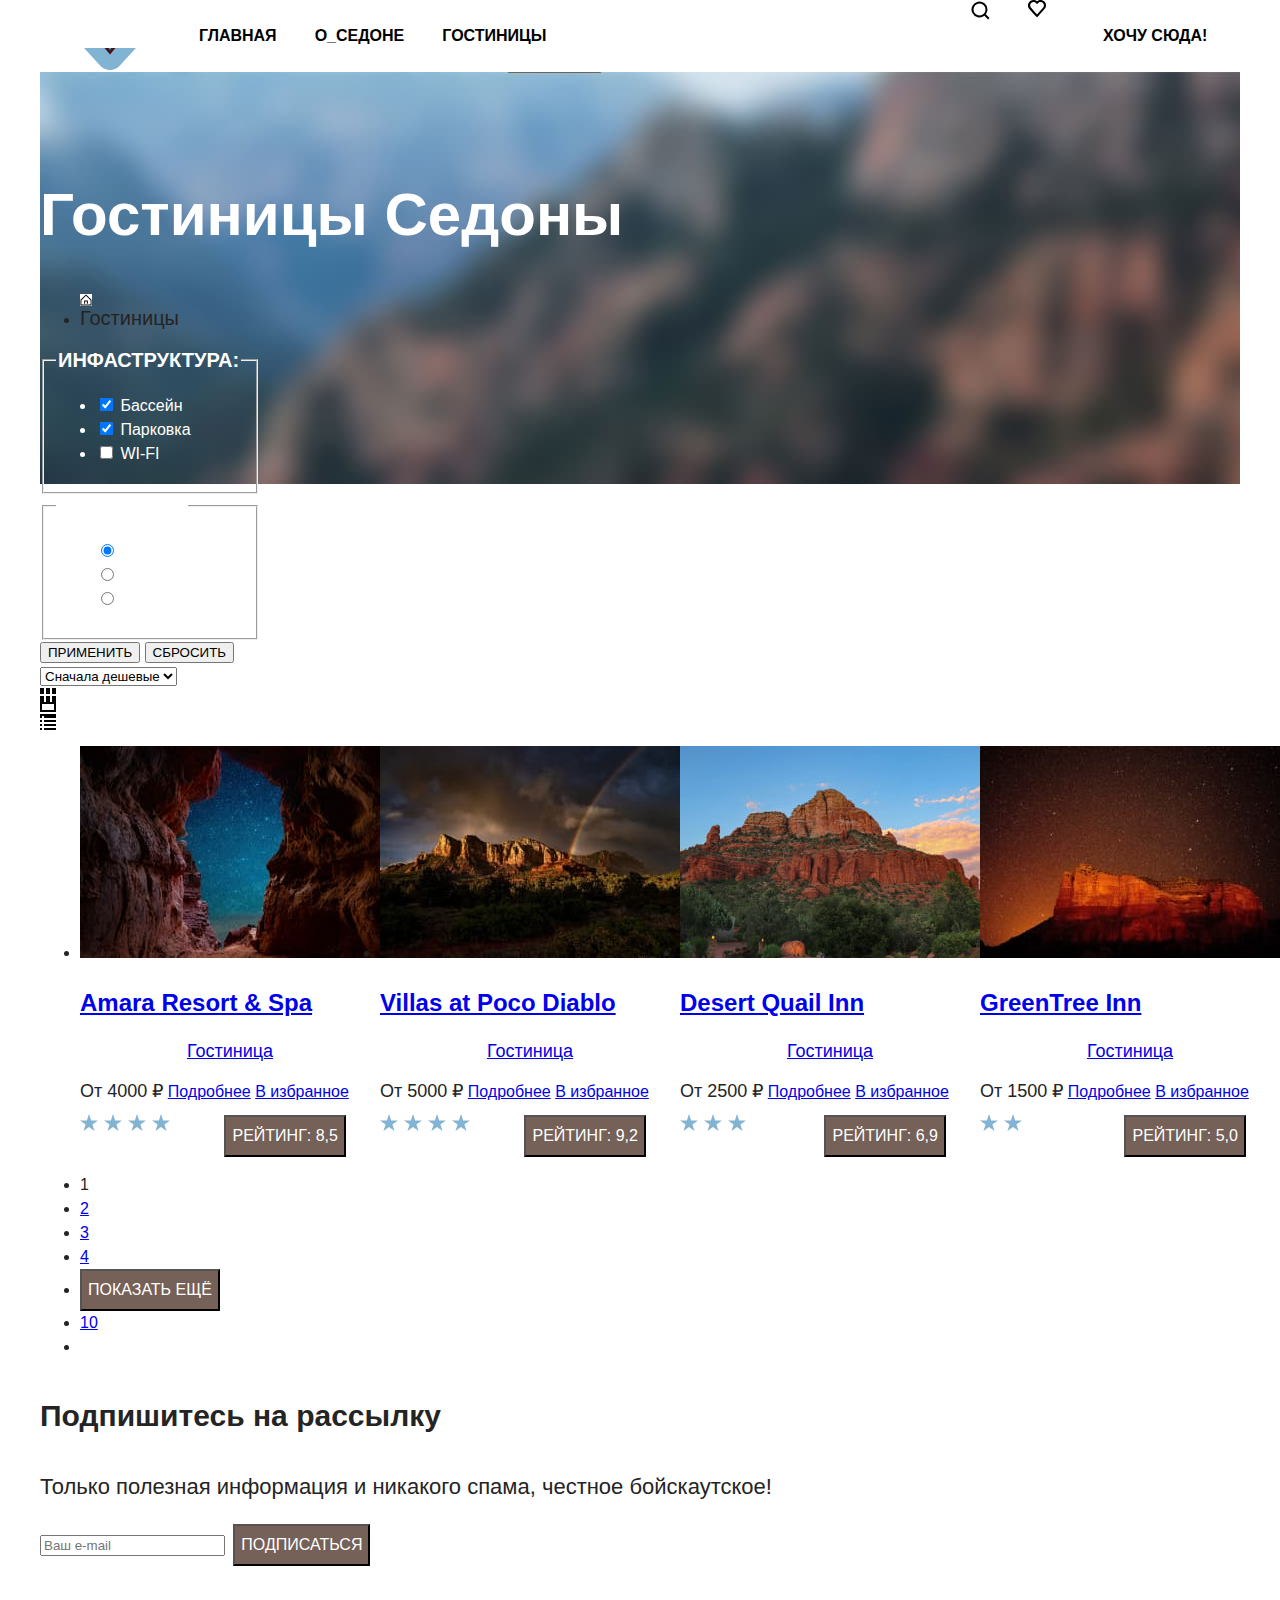
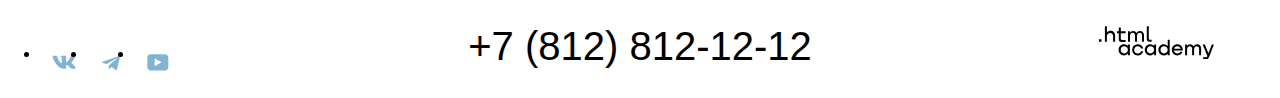
==== commit a2b86e21: "добавляет разметку" ====
--- a/catalog.html
+++ b/catalog.html
@@ -4,16 +4,19 @@
   <head>
     <meta charset="utf-8">
     <title>Каталог</title>
+    <link rel="stylesheet" href="styles/styles.css">
 
   </head>
 
   <body>
-    <header class="page header">
+    <header class="page-header">
       <nav class="navigation">
-        <a class="navigation-logo" href="index.html">
-          <img class="logo" src="images/logo.svg" width="138" height="64" alt="Логотип Седона" />
-
-        </a>
+        <div class="catalog-logo">
+          <a class="navigation-link" href="index.html"></a>
+          <span class="visually-hidden">Главная</span>
+        </div>
+
+
         <ul class="navigation-list">
           <li class="navigation-item">
             <a class="navigation-link" href="index.html">Главная</a>
@@ -24,28 +27,27 @@
           </li>
 
           <li class="navigation-item">
-            <a class="navigation-link" href="about.html">Гостиницы</a>
-          </li>
-        </ul>
-
-        <ul class="navigation-list navigation user">
-          <li class="navigation-item">
+            <a class="navigation-link" href="catalog.html">Гостиницы</a>
+          </li>
+        </ul>
+
+        <ul class="navigation-list navigation-user">
+          <li class="navigation-item-search">
             <a class="navigation-link" href="#">
-              <img class="navigation-item" src="images/search-icon.svg" width="20" height="20" alt="Поиск">
-              <span class="visually hidden">
+              <span class="visually-hidden">
                 Поиск
               </span>
             </a>
           </li>
 
-          <li class="navigation-item">
+          <li class="navigation-item-favorites">
             <a class="navigation-link" href="#">
-              <img class="navigation-item" src="images/favourites-icon.svg" width="18" height="17" alt="Избранное">
-              <span class="visually hidden">
+              <span class="visually-hidden">
                 Избранное
               </span>
             </a>
           </li>
+
           <li class="navigation-item">
             <a class="navigation-link" href="about.html">Хочу сюда!</a>
           </li>
@@ -54,27 +56,21 @@
     </header>
 
 
-    <main class="main-inner">
-      <header class="inner-header">
+
+    <main class="main-inner main-container">
+      <div class="page-container">
+      <section class="inner-header">
         <h1 class="inner-header-title">Гостиницы Седоны</h1>
         <ul class="breadcrumbs">
           <li class="breadcrumbs-item">
-            <img class="navigation-item" src="images/house-icon.svg" width="12" height="12" alt="Дом">
             <a class="breadcrumbs-link" href="index.html">
             </a>
           </li>
-          <li class="breadcrumbs-item">
+          <li class="breadcrumbs-item-housing">
             <a class="breadcrums-link">Гостиницы</a>
           </li>
         </ul>
-      </header>
-
-      <section class="catalog-items">
-
-        <h2 class="visually-hidden">Список товаров с фильтрами</h2>
-
         <form class="catalog-filter" action="https://echo.htmlacademy.ru/." method="get">
-
           <fieldset class="catalog-filter-group">
             <legend class="catalog-filter-title">Инфаструктура:</legend>
             <ul class="catalog-filter-list">
@@ -108,16 +104,14 @@
                   Гостиница
                 </label>
               </li>
-            </ul>
-            <ul class="catalog-filter-list">
+
               <li class="catalog-filter-item">
                 <label class="control">
                   <input class="control-input" type="radio" name="product-group">
                   Мотель
                 </label>
               </li>
-            </ul>
-            <ul class="catalog-filter-list">
+
               <li class="catalog-filter-item">
                 <label class="control">
                   <input class="control-input" type="radio" name="product-group">
@@ -130,28 +124,36 @@
           <button class="submit">ПРИМЕНИТЬ</button>
           <button class="submit">СБРОСИТЬ</button>
         </form>
+      </section>
+
+      <section class="catalog-items">
+
+        <h2 class="visually-hidden">Список товаров с фильтрами</h2>
+        <div class="catalog-right-column">
+        <div class="sorting-container">
         <select class="select-control" aria-label="Сортировка">
           <option value="cheap">Сначала дешевые</option>
         </select>
         <a href="#" class="button-light">
-          <img class="icon" src="images/icon-catalog1.svg" width="48" height="48" alt="иконка">
+          <div class="button-first"></div>
           <span class="visually-hidden">показать карточки
           </span>
         </a>
         <a href="#" class="button-light">
-          <img class="icon" src="images/icon-catalog2.svg" width="48" height="48" alt="иконка">
+          <div class="button-second"></div>
           <span class="visually-hidden">показать по-одному варианту
           </span>
         </a>
         <a href="#" class="button-light">
-          <img class="icon" src="images/icon-catalog3.svg" width="48" height="48" alt="иконка">
+          <div class="button-third"></div>
           <span class="visually-hidden">показать список
           </span>
         </a>
-        <ul class="product-card">
-          <li class="product-card">
-            <a class="product-card-link" href="product.html">
-              <img class="product-card-image" src="images/hotel1.jpg" width="300" height="212" alt="отель-один">
+        </div>
+        <ul class="catalog-products">
+          <li class="product-card">
+            <a class="product-card-link" href="product.html">
+              <img class="product-card-image" src="images/hotel-1.jpg" width="300" height="212" alt="отель-один">
               <h3 class="product-card-title">Amara Resort & Spa</h3>
               <p class="explanation">Гостиница</p>
             </a>
@@ -192,7 +194,7 @@
 
           <li class="product-card">
             <a class="product-card-link" href="product.html">
-              <img class="product-card-image" src="images/hotel4.jpg" width="300" height="212" alt="отель-четыре">
+              <img class="product-card-image" src="images/hotel-4.jpg" width="300" height="212" alt="отель-четыре">
               <h3 class="product-card-title">GreenTree Inn</h3>
               <p class="explanation">Гостиница</p>
             </a>
@@ -229,14 +231,14 @@
             </a>
           </li>
         </ul>
-
-
+      </div>
       </section>
-      <section class="subscription">
+
+      <section class="catalog-subscription">
         <div>
-          <h4>Подпишитесь на рассылку
+          <h4 class="catalog-subscription">Подпишитесь на рассылку
           </h4>
-          <p>
+          <p class="catalog-subscription-explanation">
             Только полезная информация и никакого спама, честное бойскаутское!
           </p>
         </div>
@@ -249,80 +251,37 @@
           </form>
         </div>
       </section>
+    </div>
     </main>
 
-    <footer>
-      <section class="footer-social">
-        <ul class="footer-social-list">
-          <li class="footer-social-item">
-            <a class="button" href="#">
-              <img class="icon" src="images/vk.svg" width="47" height="40" alt="вк" />
-              <span class="visually-hidden">ВКонтакте</span>
-            </a>
-          </li>
-        </ul>
-      </section>
-      <section class="footer-social">
-        <ul class="footer-social-list">
-          <li class="footer-social-item">
-            <a class="button" href="#">
-              <img class="icon" src="images/telegram.svg" width="47" height="40" alt="телеграм" />
-              <span class="visually-hidden">телеграм</span>
-            </a>
-          </li>
-        </ul>
-      </section>
-      <section class="footer-social">
-        <ul class="footer-social-list">
-          <li class="footer-social-item">
-            <a class="button" href="#">
-              <img class="icon" src="images/youtube.svg" width="47" height="40" alt="ютуб" />
-              <span class="visually-hidden">youtube</span>
-            </a>
-          </li>
-        </ul>
-      </section>
+    <footer class="page-footer">
+      <ul class="footer-social-list">
+        <li class="footer-social-item-vk">
+          <a class="link" href="#">
+            <span class="visually-hidden">ВКонтакте</span>
+          </a>
+        </li>
+
+        <li class="footer-social-item-telega">
+          <a class="link" href="#">
+            <span class="visually-hidden">телеграм</span>
+          </a>
+        </li>
+
+        <li class="footer-social-item-youtube">
+          <a class="link" href="#">
+            <span class="visually-hidden">youtube</span>
+          </a>
+        </li>
+      </ul>
       <a class="contacts-phone" href="tel:88128121212">+7 (812) 812-12-12</a>
-      <label class="label"><svg width="115" height="34" viewBox="0 0 115 34" fill="none"
-          xmlns="http://www.w3.org/2000/svg">
-          <path d="M0 13.2564V15.8564H2.5V13.2564H0Z" fill="black" />
-          <path
-            d="M11.6 4.85645C10 4.85645 8.8 5.55645 8 6.55645H7.9V0.356445H5.9V15.8564H7.9V10.5564C7.9 8.45645 9.2 6.95645 11.2 6.95645C13 6.95645 14.1 8.35645 14.1 10.1564V15.8564H16.1V9.75644C16.2 6.75644 14.3 4.85645 11.6 4.85645Z"
-            fill="black" />
-          <path
-            d="M26.6 5.15645H21.8V1.45645H19.8V5.25645H17.9V7.25645H19.8V13.2564C19.8 14.9564 20.8 15.9564 22.5 15.9564H26.6V13.9564H22.9C22.2 13.9564 21.8 13.5564 21.8 12.8564V7.15645H26.6V5.15645Z"
-            fill="black" />
-          <path
-            d="M41.1 4.95645C39.5 4.95645 38.2 5.75644 37.6 7.05645H37.5C36.9 5.85645 35.7 4.95645 34.1 4.95645C32.7 4.95645 31.6 5.75645 31 6.75645H30.9V5.15645H29V15.7564H31V10.3564C31 8.35645 32 6.85645 33.6 6.85645C35.1 6.85645 36 7.85645 36 9.45645V15.7564H38V10.1564C38 7.75645 39.4 6.85645 40.6 6.85645C42.1 6.85645 43 7.85645 43 9.45645V15.7564H45V9.25644C45.1 6.75644 43.6 4.95645 41.1 4.95645Z"
-            fill="black" />
-          <path
-            d="M47.8 13.0564C47.8 14.7564 48.8 15.7564 50.6 15.7564H52.6V13.7564H50.9C50.2 13.7564 49.8 13.3564 49.8 12.6564V0.356445H47.8V13.0564Z"
-            fill="black" />
-          <path
-            d="M28.9 20.0564C28 18.9564 26.7 18.2564 25 18.2564C21.9 18.2564 19.6 20.5564 19.6 23.8564C19.6 27.1564 21.9 29.4564 25 29.4564C26.8 29.4564 28 28.6564 28.8 27.5564H28.9V29.1564H30.9V18.5564H28.9V20.0564ZM25.3 27.4564C23.1 27.4564 21.7 25.8564 21.7 23.8564C21.7 21.8564 23.1 20.2564 25.3 20.2564C27.5 20.2564 28.9 21.8564 28.9 23.8564C28.9 25.7564 27.5 27.4564 25.3 27.4564Z"
-            fill="black" />
-          <path
-            d="M44.2 22.3564C43.7 19.9564 41.6 18.2564 38.8 18.2564C35.4 18.2564 33.2 20.7564 33.2 23.8564C33.2 26.9564 35.4 29.4564 38.8 29.4564C41.6 29.4564 43.7 27.6564 44.2 25.2564H42.1C41.7 26.5564 40.4 27.5564 38.8 27.5564C36.6 27.5564 35.2 25.9564 35.2 23.9564C35.2 21.9564 36.6 20.3564 38.8 20.3564C40.4 20.3564 41.6 21.3564 42.1 22.5564H44.2V22.3564Z"
-            fill="black" />
-          <path
-            d="M55.1 20.0564C54.2 18.9564 52.9 18.2564 51.2 18.2564C48.1 18.2564 45.8 20.5564 45.8 23.8564C45.8 27.1564 48.1 29.4564 51.2 29.4564C53 29.4564 54.2 28.6564 55 27.5564H55.1V29.1564H57.1V18.5564H55.1V20.0564ZM51.5 27.4564C49.3 27.4564 47.9 25.8564 47.9 23.8564C47.9 21.8564 49.3 20.2564 51.5 20.2564C53.7 20.2564 55.1 21.8564 55.1 23.8564C55.1 25.7564 53.6 27.4564 51.5 27.4564Z"
-            fill="black" />
-          <path
-            d="M68.7 20.1564C67.8 19.0564 66.5 18.2564 64.8 18.2564C61.7 18.2564 59.4 20.5564 59.4 23.8564C59.4 27.1564 61.6 29.4564 64.8 29.4564C66.5 29.4564 67.8 28.6564 68.6 27.6564H68.7V29.1564H70.7V13.7564H68.7V20.1564ZM65.1 27.4564C62.9 27.4564 61.5 25.8564 61.5 23.8564C61.5 21.8564 62.9 20.2564 65.1 20.2564C67.3 20.2564 68.7 21.8564 68.7 23.8564C68.6 25.8564 67.2 27.4564 65.1 27.4564Z"
-            fill="black" />
-          <path
-            d="M78.3 18.2564C75 18.2564 72.8 20.7564 72.8 23.8564C72.8 26.8564 74.9 29.4564 78.3 29.4564C80.8 29.4564 82.8 28.1564 83.5 25.8564H81.4C80.9 26.8564 79.8 27.4564 78.4 27.4564C76.5 27.4564 75.1 26.1564 75 24.5564H83.8C84 20.9564 81.8 18.2564 78.3 18.2564ZM78.3 20.1564C80 20.1564 81.3 21.1564 81.6 22.7564H75.1C75.4 21.2564 76.6 20.1564 78.3 20.1564Z"
-            fill="black" />
-          <path
-            d="M98.2 18.2564C96.6 18.2564 95.3 19.0564 94.6 20.2564H94.5C93.9 19.0564 92.7 18.2564 91.1 18.2564C89.7 18.2564 88.6 18.9564 88 20.0564V18.5564H86.1V29.1564H88.1V23.7564C88.1 21.7564 89.1 20.3564 90.7 20.2564C92.2 20.2564 93.1 21.2564 93.1 22.8564V29.1564H95.1V23.5564C95.1 21.1564 96.5 20.2564 97.7 20.2564C99.2 20.2564 100.1 21.2564 100.1 22.8564V29.1564H102.1V22.6564C102.2 20.0564 100.7 18.2564 98.2 18.2564Z"
-            fill="black" />
-          <path
-            d="M109.4 27.3564L105.8 18.4564H103.6L108.4 30.0564C108.1 30.9564 107.7 31.2564 106.7 31.2564H104.2V33.2564H106.7C108.5 33.2564 109.5 32.4564 110.2 30.6564L114.9 18.4564H112.8L109.4 27.3564Z"
-            fill="black" />
-        </svg>
-      </label>
+      <div class="footer-logo">
+        <label class="label"></label>
+      </div>
     </footer>
-
   </body>
-
 </html>
+
+  </body>
+
+</html>
--- a/styles/styles.css
+++ b/styles/styles.css
@@ -0,0 +1,540 @@
+@font-face {
+  font-family: "PT sans";
+  font-style: normal;
+  font-weight: 400;
+  src: url ("fonts/ptsans-400.woff2") format("woff2");
+  font-display: swap;
+}
+
+@font-face {
+  font-family: "PT sans";
+  font-style: normal;
+  font-weight: 700;
+  src: url("fonts/ptsans-700.woff2") format("woff2");
+  font-display: swap;
+}
+
+html {
+  height: 100%;
+}
+
+body {
+  margin: 0;
+  display: flex;
+  flex-direction: column;
+  min-height: 100%;
+  font-family: "PT sans", sans-serif;
+  font-size: 16px;
+  line-height: 24px;
+  color: #000000;
+  background-color: #ffffff;
+
+}
+
+.page-header {
+  color: #000000;
+  background-color: #ffffff;
+}
+.logo {
+  display: block;
+  margin: 0 auto;
+  margin-bottom: 64px;
+}
+
+ul. {
+  list-style: none;
+  margin: 0;
+  padding: 0;
+}
+
+.button {
+  font-family: inherit;
+  font-size: 16px;
+  line-height: 36px;
+  font-weight: 160px;
+  text-align: center;
+  color: #ffffff;
+  background-color: #756157;
+  text-decoration: none;
+  text-transform: uppercase;
+}
+.navigation-list {
+  display: flex;
+  flex-wrap: wrap;
+  width: 507px;
+  margin: 0;
+  padding: 0;
+  list-style-type: none;
+}
+
+.navigation {
+  display: flex;
+  width: 1200px;
+  margin: 0 auto;
+}
+
+.navigation-link {
+  display: block;
+  padding: 24px 19px;
+  font-family: "PT sans", sans-serif;
+  line-height: 24px;
+  font-weight: 700;
+  text-align: center;
+  color: #000000;
+  background-color: #ffffff;
+  text-decoration: none;
+  text-transform: uppercase;
+}
+
+.navigation-user {
+  max-width: 270px;
+  margin-left: auto;
+}
+
+.navigation-user .navigation-link {
+  min-width: 18px;
+  min-height: 18px;
+}
+
+.advantages {
+  margin-bottom: 58px;
+}
+
+/* иконки поиска и избранного */
+.navigation-item-search .navigation-link {
+  background-color: #ffffff;
+  background-image: url("../images/search-icon.svg");
+  background-size: 20px 20px;
+  width: 20px;
+  height: 20px;
+  display: block;
+  background-repeat: no-repeat;
+}
+
+.navigation-item-favorites .navigation-link{
+  background-color: #ffffff;
+  background-image: url("../images/favourites-icon.svg");
+  background-size: 18px 17px;
+  width:18px;
+  height: 17px;
+  display: block;
+  background-repeat: no-repeat;
+}
+
+.main-container{
+  flex-grow: 1;
+  padding-top: 64px;
+  padding-bottom: 60px;
+}
+.main-index {
+  color: #000000;
+  background-color: #ffffff;
+  background-size: 100% auto;
+  background-repeat:no-repeat ;
+}
+
+.page-container {
+  width: 1200px;
+  margin: 0 auto;
+}
+
+/* седона логотипы */
+.hero {
+  color: #000000;
+  background-color: #ffffff;
+  background-image: url("../images/background.jpg");
+  background-size: 100% auto;
+  background-repeat: no-repeat;
+}
+
+.subtitle-welcome {
+  background-image: url("../images/welcome.svg");
+  background-size: 100% auto;
+  width: 457px;
+  height: 213px;
+  background-repeat: no-repeat;
+}
+
+.subtitle-to-the-gorgeous {
+  background-image: url("../images/to-the-gorgeous.svg");
+  background-size: 100% auto;
+  width: 256px;
+  height: 29px;
+  background-repeat: no-repeat;
+}
+
+.title-sedona-logo {
+  background-image: url("../images/sedona-logo.svg");
+  background-size: 100% auto;
+  width: 456px;
+  height: 212px;
+  background-repeat: no-repeat;
+}
+
+/* преимущества */
+.advantages {
+  text-align: center;
+}
+
+.visually-hidden {
+  position: absolute;
+  width: 1px;
+  height: 1px;
+  margin: -1px;
+  padding: 0;
+  border: 0;
+  clip: rect(0 0 0 0);
+  overflow: hidden;
+}
+
+.advantages-list {
+  flex-wrap: wrap;
+  display: flex;
+  margin: 0;
+  padding: 0;
+  text-align: center;
+  color: #ffffff;
+}
+
+/* блоки */
+.advantages-item-dark-blue {
+  width: 100%;
+  background-color: #82B3D3;
+  display: flex;
+}
+
+.advantages-item-dark-blue .advantages-title,
+.advantages-item-dark-blue .advantages-description {
+  color: #ffffff;
+}
+
+.advantages-item-light-blue{
+  width: 33.3%;
+  background-color: rgba(131, 179, 211, 0.12);
+}
+
+.advantages-item-light-blue .advantages-title,
+.advantages-item-light-blue  .advantages-description {
+  color: #000000;
+}
+
+.advantages-item-middle-blue {
+  width: 33.3%;
+  background-color: rgba(131, 179, 211, 0.2);
+}
+
+.advantages-item-middle-blue .advantages-title,
+.advantages-item-middle-blue  .advantages-description {
+  color: #000000;
+}
+
+
+/* текст главная */
+.explanation {
+  font-size: 22px;
+  line-height: 26px;
+  text-align: center;
+}
+
+.advantages-description {
+  color: #000000;
+  font-size: 18px;
+  line-height: 21px;
+}
+
+.service-title {
+  font-size: 30px;
+  line-height: 36px;
+  text-align: center;
+}
+
+.h2 {
+  font-size: 30px;
+  line-height: 36px;
+  text-align: center;
+}
+
+.services-name {
+  font-size: 24px;
+  line-height: 28px;
+}
+
+.explanation-services {
+  font-size: 18px;
+  line-height: 21px;
+}
+
+.search-title {
+  font-size: 30px;
+  line-height: 36px;
+  text-align: center;
+}
+
+.explanation-search-title {
+  font-size: 22px;
+  line-height: 26px;
+  text-align: center;
+}
+
+.subscription {
+  font-size: 30px;
+  line-height: 36px;
+  text-transform: uppercase;
+}
+
+.subscription-explanation {
+  font-size: 22px;
+  line-height: 26px;
+  text-transform: uppercase;
+}
+
+
+/* иконки жилье еда сувениры */
+.services-item-icon-house {
+  background-image: url("../images/house-service-icon.svg");
+  background-size: 100% auto;
+  width: 75px;
+  height: 72px;
+  background-repeat: no-repeat;
+}
+
+.services-item-icon-food {
+  background-image: url("../images/food-icon.svg");
+  background-size: 100% auto;
+  width: 74px;
+  height: 70px;
+  background-repeat: no-repeat;
+}
+
+.services-item-icon-souvenirs {
+  background-image: url("../images/souvenirs-icon.svg");
+  background-size: 100% auto;
+  width: 64px;
+  height: 76px;
+  background-repeat: no-repeat;
+}
+
+/* блок жилье еда сувениры */
+.services-list {
+  display: flex;
+}
+.services-item-house {
+  height: 385px;
+  width: 33%;
+  background-color: rgba(131, 179, 211, 0.12);
+}
+.services-item-food {
+  height: 385px;
+  width: 33%;
+  background-color: #ffffff;
+}
+
+.services-item-souvenirs {
+  height: 385px;
+  width: 33%;
+  background-color: rgba(131, 179, 211, 0.12);
+}
+
+/* блок подписаться */
+.subscription-pic {
+  display: flex;
+  flex-direction: column;
+  justify-content: center;
+  align-items: center;
+  width: 100%;
+  height: 415px;
+  color: #ffffff;
+  background-color: #000000;
+  background-image: url("../images/subscription-background.jpg");
+  background-size: 100% auto;
+  background-repeat: no-repeat;
+}
+.subscription-pic .subscription {
+  text-align: center;
+}
+
+/* социальные сети футер*/
+.page-footer {
+  width: 1200px;
+  margin: 0 auto;
+  display: flex;
+}
+
+.footer-social-list{
+  display: flex;
+  padding: 0;
+}
+
+.footer-social-list .link {
+  display: block;
+  height: 40px;
+  width: 47px;
+}
+.footer-social-item-vk .link {
+  background-color: #ffffff;
+  background-image: url("../images/vk.svg");
+  background-size: 24px 14px;
+  background-position: center;
+  display: block;
+  background-repeat: no-repeat;
+}
+
+.footer-social-item-telega .link {
+  background-color: #ffffff;
+  background-image: url("../images/telegram.svg");
+  background-size: 18px 15px;
+  background-position: center;
+  display: block;
+  background-repeat: no-repeat;
+}
+
+.footer-social-item-youtube .link  {
+  background-color: #ffffff;
+  background-image: url("../images/youtube.svg");
+  background-size: 22px 17px;
+  background-position: center;
+  display: block;
+  background-repeat: no-repeat;
+}
+
+.contacts-phone {
+  color: #000000;
+  font-size: 40px;
+  line-height: 40px;
+  text-decoration: none;
+  margin: 0 auto;
+}
+
+.label {
+  display: block;
+  width: 115px;
+  height: 33px;
+  background-image: url("../images/logo-htmlacademy.svg");
+}
+.footer-logo {
+  width: 141px;
+}
+
+/* каталог */
+.catalog-logo{
+  width: 140px;
+  height: 70px;
+  background-image: url("../images/logo.svg");
+}
+
+.main-inner {
+  display: flex;
+  color: #242424;
+  background-color: #ffffff;
+  background-image: url("../images/catalog-background.jpg");
+  margin: 0 auto;
+  width: 1200px;
+  background-repeat:no-repeat;
+}
+
+.catalog-products {
+  display: flex;
+}
+.catalog-filter {
+  width: 220px;
+  margin-right: 20px;
+  color: #ffffff;
+}
+
+.catalog-filter-title {
+  font-size: 20px;
+  line-height: 28px;
+  font-weight: 700;
+  color: #ffffff;
+  text-transform: uppercase;
+}
+.catalog-right-column {
+  width: 700px;
+}
+
+.breadcrumbs-item {
+  display: block;
+  background-color: #ffffff;
+  background-image: url("../images/house-icon.svg");
+  background-size: 12px 12px;
+  width:12px;
+  height: 12px;
+  background-repeat: no-repeat;
+}
+
+/* кнтопки стиль каталога */
+.button-first {
+  background-color: #ffffff;
+  background-image: url("../images/catalog-icon-1.svg");
+  background-size: 16px 14px;
+  width:16px;
+  height: 14px;
+  display: block;
+  background-repeat: no-repeat;
+}
+
+.button-second {
+  background-color: #ffffff;
+  background-image: url("../images/catalog-icon-2.svg");
+  background-size: 16px 14px;
+  width:16px;
+  height: 14px;
+  display: block;
+  background-repeat: no-repeat;
+}
+
+.button-third {
+  background-color: #ffffff;
+  background-image: url("../images/catalog-icon-3.svg");
+  background-size: 16px 14px;
+  width:16px;
+  height: 14px;
+  display: block;
+  background-repeat: no-repeat;
+}
+
+/* каталог текст */
+
+.inner-header-title {
+  color: #ffffff;
+  font-size: 60px;
+  line-height: 78px;
+}
+
+.breadcrums-link {
+  font-size: 20px;
+  line-height: 24px;
+}
+
+.catalog-filter-title {
+  font-size: 20px;
+  line-height: 24px;
+}
+
+.product-card-title {
+  font-size: 24px;
+  line-height: 28px;
+  font-weight: 700;
+}
+
+.explanation {
+  font-size: 18px;
+  line-height: 21px;
+  font-weight: 400;
+}
+
+.product-card-price {
+  font-size: 18px;
+  line-height: 21px;
+  font-weight: 400;
+}
+
+.catalog-subscription {
+  font-size: 30px;
+  line-height: 36px;
+}
+
+.catalog-subscription-explanation {
+  font-size: 22px;
+  line-height: 26px;
+}
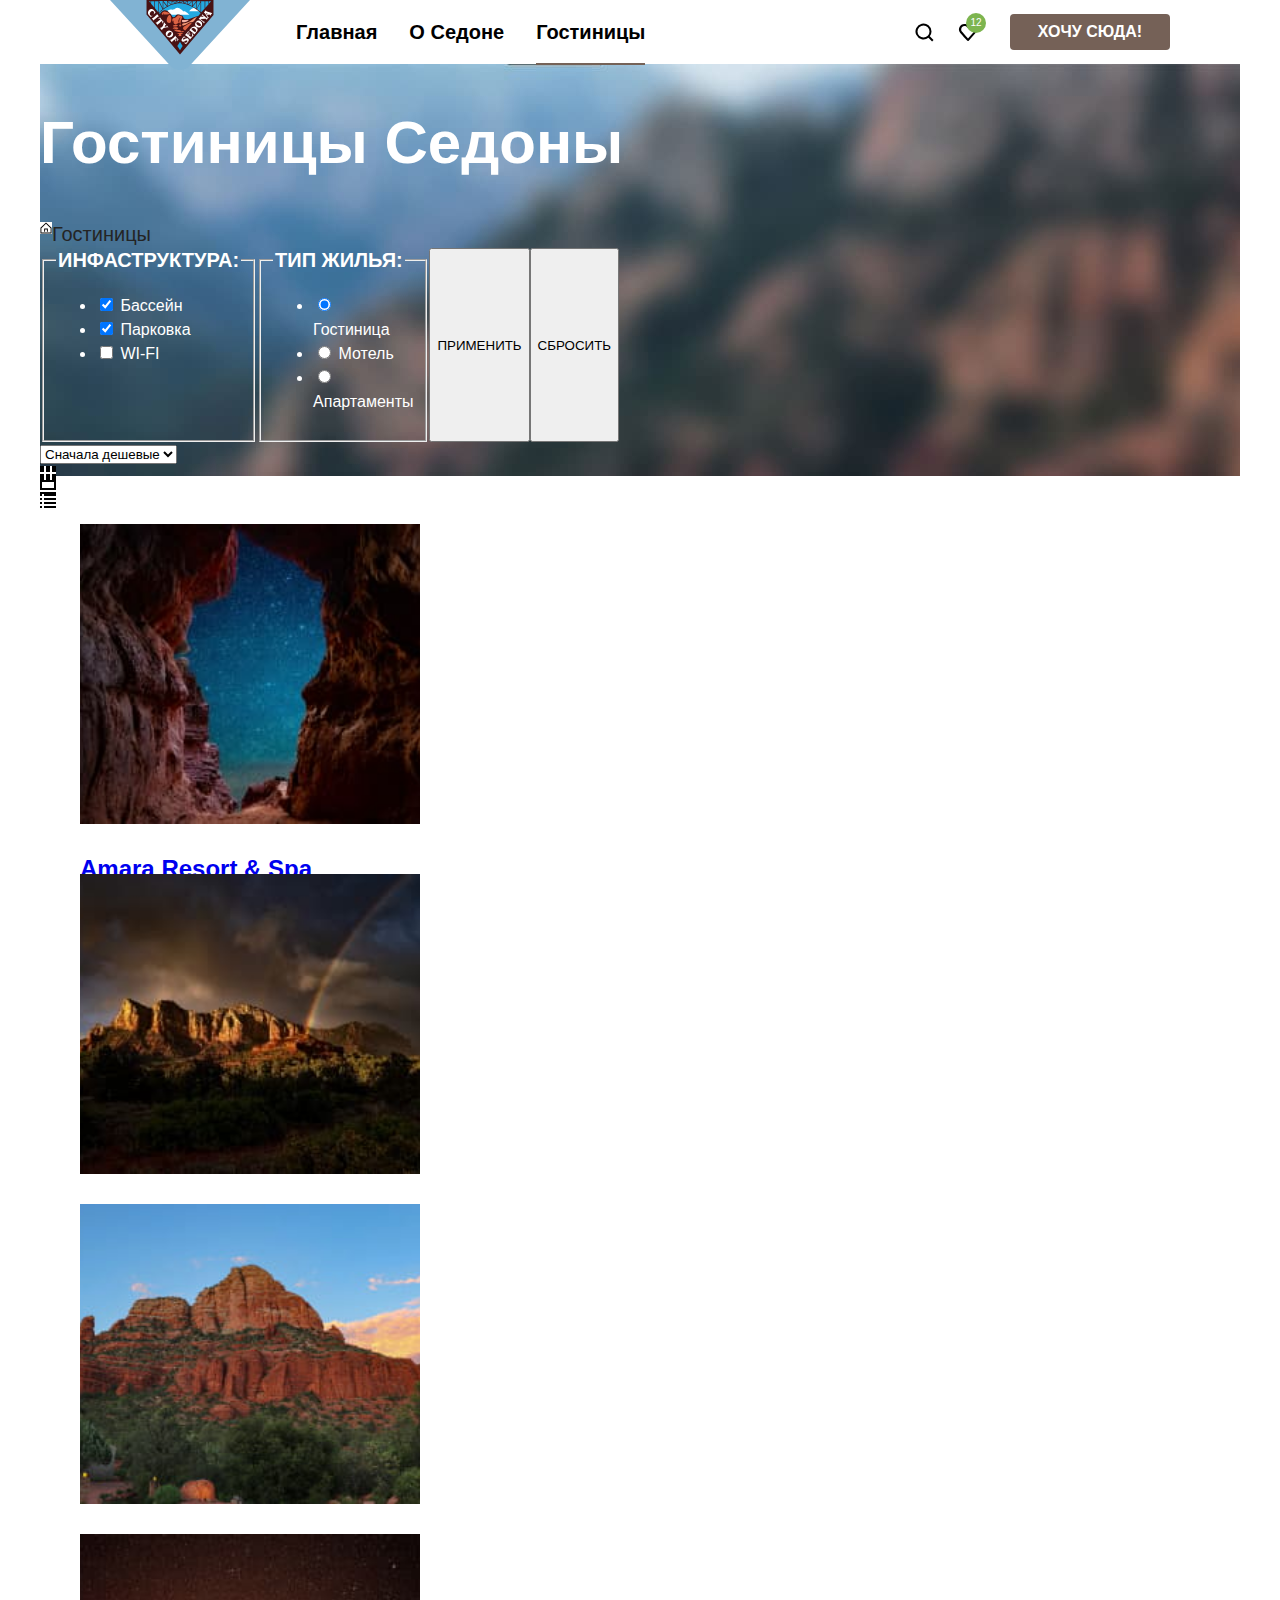
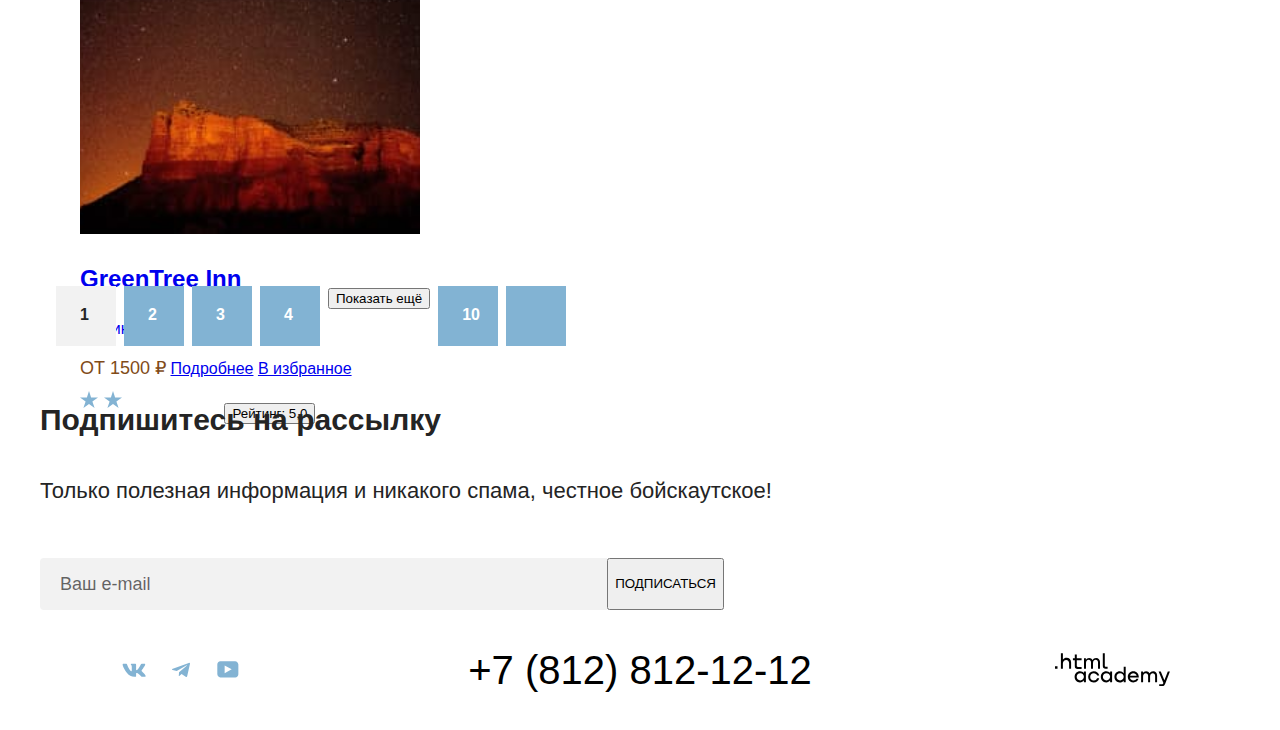
==== commit 7716abb0: "добавляет главную страницу" ====
--- a/catalog.html
+++ b/catalog.html
@@ -11,11 +11,7 @@
   <body>
     <header class="page-header">
       <nav class="navigation">
-        <div class="catalog-logo">
-          <a class="navigation-link" href="index.html"></a>
-          <span class="visually-hidden">Главная</span>
-        </div>
-
+        <img class="logo" src="images/logo.svg" width="140" height="70" alt="Логотип Седона" />
 
         <ul class="navigation-list">
           <li class="navigation-item">
@@ -23,46 +19,45 @@
           </li>
 
           <li class="navigation-item">
-            <a class="navigation-link" href="about.html">О_Седоне</a>
+            <a class="navigation-link" href="about.html">О Седоне</a>
           </li>
 
           <li class="navigation-item">
-            <a class="navigation-link" href="catalog.html">Гостиницы</a>
-          </li>
-        </ul>
-
-        <ul class="navigation-list navigation-user">
-          <li class="navigation-item-search">
-            <a class="navigation-link" href="#">
+            <a class="navigation-link active" href="catalog.html">Гостиницы</a>
+          </li>
+        </ul>
+
+        <ul class="navigation-user">
+          <li class="navigation-user-item navigation-item-search">
+            <a class="navigation-icon-button" href="#">
               <span class="visually-hidden">
                 Поиск
               </span>
             </a>
           </li>
 
-          <li class="navigation-item-favorites">
-            <a class="navigation-link" href="#">
+          <li class="navigation-user-item navigation-item-favorites">
+            <a class="navigation-icon-button" href="#">
               <span class="visually-hidden">
                 Избранное
               </span>
-            </a>
-          </li>
-
-          <li class="navigation-item">
-            <a class="navigation-link" href="about.html">Хочу сюда!</a>
+              <span class="counter">12</span>
+            </a>
+          </li>
+
+          <li class="navigation-user-item navigation-item-wanna-here">
+            <a class="navigation-button button-primary" href="about.html">Хочу сюда!</a>
           </li>
         </ul>
       </nav>
     </header>
 
-
-
-    <main class="main-inner main-container">
+    <main class="main-container main-catalog">
       <div class="page-container">
       <section class="inner-header">
         <h1 class="inner-header-title">Гостиницы Седоны</h1>
         <ul class="breadcrumbs">
-          <li class="breadcrumbs-item">
+          <li class="breadcrumbs-item-home">
             <a class="breadcrumbs-link" href="index.html">
             </a>
           </li>
@@ -152,21 +147,23 @@
         </div>
         <ul class="catalog-products">
           <li class="product-card">
-            <a class="product-card-link" href="product.html">
-              <img class="product-card-image" src="images/hotel-1.jpg" width="300" height="212" alt="отель-один">
-              <h3 class="product-card-title">Amara Resort & Spa</h3>
-              <p class="explanation">Гостиница</p>
-            </a>
-            <b class="product-card-price">От 4000 ₽</b>
-            <a class="product-card-button" href="#">Подробнее</a>
-            <a class="product-card-button" href="#">В избранное</a>
-            <img class="rating" src="images/rating1.svg" width="140" height="37" alt="рейтинг" />
-
-            <button class="button" type="button">Рейтинг: 8,5</button>
-
-          </li>
-
-          <li class="product-card">
+            <div class="prodakt-card-block">
+                <a class="product-card-link" href="product.html">
+                  <img class="product-card-image" src="images/hotel-1.jpg" width="300" height="212" alt="отель-один">
+                  <h3 class="product-card-title">Amara Resort & Spa</h3>
+                  <p class="explanation">Гостиница</p>
+                </a>
+                <b class="product-card-price">От 4000 ₽</b>
+                <a class="product-card-button" href="#">Подробнее</a>
+                <a class="product-card-button" href="#">В избранное</a>
+                <img class="rating" src="images/rating1.svg" width="140" height="37" alt="рейтинг" />
+
+                <button class="button" type="button">Рейтинг: 8,5</button>
+            </div>
+          </li>
+
+          <li class="product-card">
+            <div class="prodakt-card-block">
             <a class="product-card-link" href="product.html">
               <img class="product-card-image" src="images/hotel-2.jpg" width="300" height="212" alt="отель-два">
               <h3 class="product-card-title">Villas at Poco Diablo</h3>
@@ -177,9 +174,11 @@
             <a class="product-card-button" href="#">В избранное</a>
             <img class="rating" src="images/rating1.svg" width="140" height="37" alt="рейтинг" />
             <button class="button" type="button">Рейтинг: 9,2</button>
-          </li>
-
-          <li class="product-card">
+            </div>
+          </li>
+
+          <li class="product-card">
+            <div class="prodakt-card-block">
             <a class="product-card-link" href="product.html">
               <img class="product-card-image" src="images/hotel-3.jpg" width="300" height="212" alt="отель-три">
               <h3 class="product-card-title">Desert Quail Inn</h3>
@@ -190,9 +189,11 @@
             <a class="product-card-button" href="#">В избранное</a>
             <img class="rating" src="images/rating2.svg" width="140" height="37" alt="рейтинг" />
             <button class="button" type="button">Рейтинг: 6,9</button>
-          </li>
-
-          <li class="product-card">
+            </div>
+          </li>
+
+          <li class="product-card">
+            <div class="prodakt-card-block">
             <a class="product-card-link" href="product.html">
               <img class="product-card-image" src="images/hotel-4.jpg" width="300" height="212" alt="отель-четыре">
               <h3 class="product-card-title">GreenTree Inn</h3>
@@ -203,9 +204,10 @@
             <a class="product-card-button" href="#">В избранное</a>
             <img class="rating" src="images/icon-catalog4.svg" width="140" height="37" alt="рейтинг" />
             <button class="button" type="button">Рейтинг: 5,0</button>
-          </li>
-        </ul>
-
+            </div>
+          </li>
+        </ul>
+       <div class="pagination-container">
         <ul class="pagination">
           <li class="pagination-item">
             <a class="pagination-link pagination-current">1</a>
@@ -256,19 +258,19 @@
 
     <footer class="page-footer">
       <ul class="footer-social-list">
-        <li class="footer-social-item-vk">
+        <li class="footer-social-item footer-social-item-vk">
           <a class="link" href="#">
             <span class="visually-hidden">ВКонтакте</span>
           </a>
         </li>
 
-        <li class="footer-social-item-telega">
+        <li class="footer-social-item footer-social-item-telega">
           <a class="link" href="#">
             <span class="visually-hidden">телеграм</span>
           </a>
         </li>
 
-        <li class="footer-social-item-youtube">
+        <li class="footer-social-item footer-social-item-youtube">
           <a class="link" href="#">
             <span class="visually-hidden">youtube</span>
           </a>
@@ -281,7 +283,3 @@
     </footer>
   </body>
 </html>
-
-  </body>
-
-</html>
--- a/styles/styles.css
+++ b/styles/styles.css
@@ -2,7 +2,7 @@
   font-family: "PT sans";
   font-style: normal;
   font-weight: 400;
-  src: url ("fonts/ptsans-400.woff2") format("woff2");
+  src: url("../fonts/ptsans-400.woff2") format("woff2");
   font-display: swap;
 }
 
@@ -10,7 +10,7 @@
   font-family: "PT sans";
   font-style: normal;
   font-weight: 700;
-  src: url("fonts/ptsans-700.woff2") format("woff2");
+  src: url("../fonts/ptsans-700.woff2") format("woff2");
   font-display: swap;
 }
 
@@ -26,43 +26,82 @@
   font-family: "PT sans", sans-serif;
   font-size: 16px;
   line-height: 24px;
+  font-weight: 400;
   color: #000000;
   background-color: #ffffff;
 
 }
 
+
 .page-header {
+  height: 64px;
   color: #000000;
   background-color: #ffffff;
+  z-index: 2;
 }
 .logo {
   display: block;
-  margin: 0 auto;
-  margin-bottom: 64px;
-}
-
-ul. {
+  margin-left: 70px;
+}
+
+.ul {
   list-style: none;
   margin: 0;
   padding: 0;
 }
-
-.button {
+.h2 {
+  font-size: 30px;
+  line-height: 36px;
+  text-align: center;
+}
+
+.field {
+  background: #F2F2F2;
+  border: 0;
+  margin: 0;
+  padding-left: 20px;
+  color: #000000;
+  font-weight: 400;
+  font-family: "PT sans", sans-serif;
+}
+
+.field::placeholder {
+  color: rgba(0, 0, 0, 0.6);
+  font-weight: 400;
+  font-family: "PT sans", sans-serif;
+}
+
+
+.button-primary {
   font-family: inherit;
-  font-size: 16px;
-  line-height: 36px;
-  font-weight: 160px;
   text-align: center;
   color: #ffffff;
   background-color: #756157;
   text-decoration: none;
   text-transform: uppercase;
-}
+  border-radius: 4px;
+  font-weight: 700;
+  border: none;
+  display: block;
+}
+
+.button-accent {
+  font-family: inherit;
+  text-align: center;
+  color: #ffffff;
+  background-color: #82B3D3;
+  text-decoration: none;
+  text-transform: uppercase;
+  border-radius: 4px;
+  font-weight: 700;
+  border: none;
+  display: block;
+}
+
 .navigation-list {
   display: flex;
   flex-wrap: wrap;
-  width: 507px;
-  margin: 0;
+  margin: 0 0 0 30px;
   padding: 0;
   list-style-type: none;
 }
@@ -71,11 +110,12 @@
   display: flex;
   width: 1200px;
   margin: 0 auto;
+  height: 100%;
 }
 
 .navigation-link {
   display: block;
-  padding: 24px 19px;
+  padding: 20px 16px;
   font-family: "PT sans", sans-serif;
   line-height: 24px;
   font-weight: 700;
@@ -83,48 +123,89 @@
   color: #000000;
   background-color: #ffffff;
   text-decoration: none;
-  text-transform: uppercase;
+  font-size: 20px;
+  position: relative;
+}
+
+.navigation-link.active::after {
+  content: '';
+  position: absolute;
+  height: 2px;
+  width: calc(100% - 32px);
+  left: 16px;
+  z-index: 2;
+  background-color: #756257;
+  bottom: -1px;
 }
 
 .navigation-user {
-  max-width: 270px;
-  margin-left: auto;
-}
-
-.navigation-user .navigation-link {
-  min-width: 18px;
-  min-height: 18px;
-}
-
-.advantages {
-  margin-bottom: 58px;
-}
-
-/* иконки поиска и избранного */
-.navigation-item-search .navigation-link {
-  background-color: #ffffff;
-  background-image: url("../images/search-icon.svg");
-  background-size: 20px 20px;
+  display: flex;
+  flex-wrap: wrap;
+  margin: 0 70px 0 auto;
+  padding: 0;
+  list-style-type: none;
+}
+
+.navigation-user-item {
+  display: block;
+}
+
+.navigation-icon-button {
+  display: block;
+  padding: 22px 12px;
   width: 20px;
   height: 20px;
-  display: block;
-  background-repeat: no-repeat;
-}
-
-.navigation-item-favorites .navigation-link{
-  background-color: #ffffff;
+  background-size: 20px 20px;
+  background-position: center;
+  background-repeat: no-repeat;
+  background-color: #ffffff;
+  position: relative;
+}
+
+.navigation-item-search .navigation-icon-button {
+  background-image: url("../images/search-icon.svg");
+}
+
+.navigation-item-favorites .navigation-icon-button{
   background-image: url("../images/favourites-icon.svg");
-  background-size: 18px 17px;
-  width:18px;
-  height: 17px;
-  display: block;
-  background-repeat: no-repeat;
+}
+
+.navigation-icon-button .counter {
+  position: absolute;
+  width: 20px;
+  height: 20px;
+  border-radius: 20px;
+  background-color: #7DB54F;
+  left: 20px;
+  top: 13px;
+  font-size: 10px;
+  font-weight: 400;
+  color: #ffffff;
+  display: flex;
+  justify-content: center;
+  align-items: center;
+}
+
+.navigation-item-wanna-here {
+  display: flex;
+  justify-content: center;
+  flex-direction: column;
+  margin-left: 20px;
+}
+
+.navigation-button {
+  width: 160px;
+  font-size: 16px;
+  line-height: 20px;
+  padding: 8px 0;
+}
+
+.index-columns:last-child {
+  margin-bottom: 0;
 }
 
 .main-container{
   flex-grow: 1;
-  padding-top: 64px;
-  padding-bottom: 60px;
 }
 .main-index {
   color: #000000;
@@ -140,6 +221,12 @@
 
 /* седона логотипы */
 .hero {
+  display: flex;
+  width: 1200px;
+  height: 485px;
+  flex-direction: column;
+  align-items: center;
+  position: relative;
   color: #000000;
   background-color: #ffffff;
   background-image: url("../images/background.jpg");
@@ -150,8 +237,9 @@
 .subtitle-welcome {
   background-image: url("../images/welcome.svg");
   background-size: 100% auto;
-  width: 457px;
-  height: 213px;
+  width: 188px;
+  height: 45px;
+  margin-top: 51px;
   background-repeat: no-repeat;
 }
 
@@ -160,6 +248,7 @@
   background-size: 100% auto;
   width: 256px;
   height: 29px;
+  margin-top: 11px;
   background-repeat: no-repeat;
 }
 
@@ -168,11 +257,74 @@
   background-size: 100% auto;
   width: 456px;
   height: 212px;
-  background-repeat: no-repeat;
+  margin-top: 54px;
+  background-repeat: no-repeat;
+}
+
+.hero::after {
+  content: '';
+  display: block;
+  position: absolute;
+  left: 0;
+  bottom: 0;
+  width: 1200px;
+  height: 57px;
+  background-image: url("[data-uri]");
 }
 
 /* преимущества */
-.advantages {
+
+
+.advantages-description {
+  text-align: center;
+  color: #333333;
+  margin: 0;
+}
+
+.advantages-title-block {
+  padding-top: 69px;
+  padding-bottom: 69px;
+  margin: 0 auto;
+  text-align: center;
+}
+.advantages-block-title{
+  font-size: 30px;
+  line-height: 36px;
+  font-weight: 700;
+  text-transform: uppercase;
+  text-align: center;
+}
+
+.advantages-title {
+  font-size: 24px;
+  line-height: 28px;
+  font-weight: 700;
+  margin: 0;
+  width: 175px;
+  text-transform: uppercase;
+  text-align: center;
+  position: relative;
+}
+
+.advantages-title::after {
+  content: '';
+  position: absolute;
+  width: 60px;
+  height: 2px;
+  bottom: -30px;
+  left: calc(50% - 30px);
+}
+
+.advantages-description {
+  font-size: 18px;
+  line-height: 21px;
+  font-weight: 400;
+  text-align: center;
+}
+.explanation-advantages-title {
+  font-size: 22px;
+  line-height: 26px;
+  font-weight: 400;
   text-align: center;
 }
 
@@ -193,16 +345,35 @@
   margin: 0;
   padding: 0;
   text-align: center;
+  list-style-type: none;
   color: #ffffff;
 }
 
 /* блоки */
+.advantages-item .advantages-description {
+  margin-top: 62px;
+}
+
+.advantages-item-container {
+  height: 385px;
+  box-sizing: border-box;
+  padding: 102px 85px;
+  display: flex;
+  flex-direction: column;
+  align-items: center;
+}
+
 .advantages-item-dark-blue {
   width: 100%;
   background-color: #82B3D3;
   display: flex;
 }
 
+.advantages-item-dark-blue .advantages-title::after {
+  background-color: rgba(255, 255, 255, 0.3)
+  ;
+}
+
 .advantages-item-dark-blue .advantages-title,
 .advantages-item-dark-blue .advantages-description {
   color: #ffffff;
@@ -218,6 +389,11 @@
   color: #000000;
 }
 
+.advantages-item-light-blue .advantages-title::after,
+.advantages-item-middle-blue .advantages-title::after {
+  background-color: rgba(0, 0, 0, 0.3);
+}
+
 .advantages-item-middle-blue {
   width: 33.3%;
   background-color: rgba(131, 179, 211, 0.2);
@@ -229,114 +405,158 @@
 }
 
 
-/* текст главная */
-.explanation {
+.service-title-block {
+  width: 1200px;
+  padding-top: 64px;
+  padding-bottom: 64px;
+}
+.service-title {
+font-size: 30px;
+line-height: 36px;
+font-weight: 700;
+text-transform: uppercase;
+text-align: center;
+margin: 0;
+}
+
+.explanation-service-title {
   font-size: 22px;
   line-height: 26px;
-  text-align: center;
-}
-
-.advantages-description {
-  color: #000000;
-  font-size: 18px;
-  line-height: 21px;
-}
-
-.service-title {
-  font-size: 30px;
-  line-height: 36px;
-  text-align: center;
-}
-
-.h2 {
-  font-size: 30px;
-  line-height: 36px;
-  text-align: center;
+  font-weight: 400;
+  text-align: center;
+  margin: 20px 0 0 0;
+}
+
+/* иконки жилье еда сувениры */
+
+.services-item-icon-house {
+  background-image: url("../images/house-service-icon.svg");
+  background-size: 75px 72px;
+  width: 75px;
+  height: 72px;
+  background-repeat: no-repeat;
+}
+
+.services-item-icon-food {
+  background-image: url("../images/food-icon.svg");
+  background-size: 75px 72px;
+  width: 75px;
+  height: 72px;
+  background-repeat: no-repeat;
+}
+
+.services-item-icon-souvenirs {
+  background-image: url("../images/souvenirs-icon.svg");
+  background-size: 75px 72px;
+  width: 75px;
+  height: 72px;
+  background-repeat: no-repeat;
+}
+
+/* блок жилье еда сувениры */
+.services-list {
+  display: flex;
+  margin: 0;
+  padding: 0;
+  list-style-type: none;
+  text-align: center;
+}
+.services-item {
+  display: flex;
+  flex-direction: column;
+  align-items: center;
+  padding: 81px 0;
 }
 
 .services-name {
   font-size: 24px;
   line-height: 28px;
-}
-
+  font-weight: 700;
+  text-align: center;
+  text-transform: uppercase;
+  margin: 30px 0 30px 0;
+}
 .explanation-services {
+  width: 230px;
   font-size: 18px;
   line-height: 21px;
-}
+  font-weight: 400;
+  margin: 0;
+  text-align: center;
+}
+
+.house-item{
+  width: 33%;
+  background-color: rgba(131, 179, 211, 0.12);
+}
+.food-item {
+  width: 33%;
+  background-color: #ffffff;
+}
+
+.souvenirs-item {
+  width: 33%;
+  background-color: rgba(131, 179, 211, 0.12);
+}
+
+
+
+
+/*блок поиск гостиницы в седоне  */
+
+.search-wrapper{
+  width: 592px;
+  margin: 0 auto;
+  text-align: center;
+  display: flex;
+  flex-direction: column;
+  align-items: center;
+}
+.search {
+  padding-top: 96px;
+  padding-bottom: 96px;
+}
+.button-search {
+  font-size: 20px;
+  line-height: 36px;
+  width: 375px;
+  margin-top: 54px;
+  padding: 8px 0;
+}
+
+
 
 .search-title {
   font-size: 30px;
   line-height: 36px;
-  text-align: center;
+  text-transform: uppercase;
+  margin-top: 0;
 }
 
 .explanation-search-title {
   font-size: 22px;
   line-height: 26px;
   text-align: center;
+  margin: 20px 0 0 0;
 }
 
 .subscription {
   font-size: 30px;
   line-height: 36px;
-  text-transform: uppercase;
 }
 
 .subscription-explanation {
   font-size: 22px;
   line-height: 26px;
-  text-transform: uppercase;
-}
-
-
-/* иконки жилье еда сувениры */
-.services-item-icon-house {
-  background-image: url("../images/house-service-icon.svg");
-  background-size: 100% auto;
-  width: 75px;
-  height: 72px;
-  background-repeat: no-repeat;
-}
-
-.services-item-icon-food {
-  background-image: url("../images/food-icon.svg");
-  background-size: 100% auto;
-  width: 74px;
-  height: 70px;
-  background-repeat: no-repeat;
-}
-
-.services-item-icon-souvenirs {
-  background-image: url("../images/souvenirs-icon.svg");
-  background-size: 100% auto;
-  width: 64px;
-  height: 76px;
-  background-repeat: no-repeat;
-}
-
-/* блок жилье еда сувениры */
-.services-list {
-  display: flex;
-}
-.services-item-house {
-  height: 385px;
-  width: 33%;
-  background-color: rgba(131, 179, 211, 0.12);
-}
-.services-item-food {
-  height: 385px;
-  width: 33%;
-  background-color: #ffffff;
-}
-
-.services-item-souvenirs {
-  height: 385px;
-  width: 33%;
-  background-color: rgba(131, 179, 211, 0.12);
-}
+  width: 475px;
+  text-align: center;
+  margin: 20px 0 0 0;
+}
+
+
 
 /* блок подписаться */
-.subscription-pic {
+.subscription {
   display: flex;
   flex-direction: column;
   justify-content: center;
@@ -349,8 +569,13 @@
   background-size: 100% auto;
   background-repeat: no-repeat;
 }
-.subscription-pic .subscription {
-  text-align: center;
+.subscription .subscription-title {
+  text-align: center;
+  font-size: 30px;
+  text-transform: uppercase;
+  line-height: 36px;
+  font-weight: 700;
+  margin: 0;
 }
 
 /* социальные сети футер*/
@@ -358,11 +583,18 @@
   width: 1200px;
   margin: 0 auto;
   display: flex;
-}
-
-.footer-social-list{
+  align-items: center;
+  height: 120px;
+}
+
+.footer-social-list {
   display: flex;
   padding: 0;
+  margin: 0 0 0 70px
+}
+
+.footer-social-item {
+  list-style-type: none;
 }
 
 .footer-social-list .link {
@@ -411,8 +643,12 @@
   height: 33px;
   background-image: url("../images/logo-htmlacademy.svg");
 }
+
 .footer-logo {
   width: 141px;
+  margin-right: 70px;
+  display: flex;
+  justify-content: flex-end;
 }
 
 /* каталог */
@@ -422,12 +658,15 @@
   background-image: url("../images/logo.svg");
 }
 
-.main-inner {
-  display: flex;
+.main-catalog {
+  padding-top: 0;
+  display: flex;
+  z-index: 1;
+  justify-content: center;
+  margin: 0 auto;
   color: #242424;
   background-color: #ffffff;
   background-image: url("../images/catalog-background.jpg");
-  margin: 0 auto;
   width: 1200px;
   background-repeat:no-repeat;
 }
@@ -436,6 +675,7 @@
   display: flex;
 }
 .catalog-filter {
+  display: flex;
   width: 220px;
   margin-right: 20px;
   color: #ffffff;
@@ -451,8 +691,19 @@
 .catalog-right-column {
   width: 700px;
 }
-
-.breadcrumbs-item {
+/* хлебные крошки */
+.breadcrumbs {
+  display: flex;
+  margin: 0;
+  padding: 0;
+  color: #242424;
+  list-style-type: none;
+}
+.breadcrums-link {
+  margin-right: 70px;
+  color: inherit;
+}
+.breadcrumbs-item-home {
   display: block;
   background-color: #ffffff;
   background-image: url("../images/house-icon.svg");
@@ -492,6 +743,87 @@
   display: block;
   background-repeat: no-repeat;
 }
+/* карточки */
+.product-card {
+background-color: #ffffff;
+display: grid;
+width: 340px;
+grid-template-rows: 300px min-content auto min-content 20px;
+}
+.product-card-link {
+  margin-top: 248px;
+  margin-bottom: 162px;
+  text-decoration: none;
+}
+.product-card-price {
+  font-size: 24px;
+  line-height: 29px;
+  font-weight: 700;
+  color: #814b18;
+  text-transform: uppercase;
+  margin-bottom: 16px;
+}
+.catalog-products {
+  display: grid;
+  grid-template-rows: 340px repeat(3, auto);
+  grid-gap: 10px;
+  max-width: 350px;
+}
+.product-card-image {
+  width: 100%;
+  height: 100%;
+  object-fit: cover;
+}
+
+
+/* пагинация */
+.pagination-container {
+  display: flex;
+  padding: 16px;
+  background-color: #ffffff;
+}
+
+.pagination {
+  display: flex;
+  margin: 0;
+  padding: 0;
+  list-style-type: none;
+}
+.pagination-link {
+  display: block;
+  box-sizing: border-box;
+  width: 60px;
+  height: 60px;
+  padding: 11px 24px;
+  line-height: 36px;
+  font-weight: 700;
+  color: #ffffff;
+  background-color: #82B3D3;
+  text-decoration: none;
+}
+
+.pagination-item:not(:last-child) {
+  margin-right: 8px;
+}
+
+.pagination-clear {
+  background-color: transparent;
+}
+
+.pagination-current {
+  color: #242424;
+  background-color: #F2F2F2;
+}
+
+.pagination-disabled {
+  background-color: #000000;
+}
+.pagination-show-more {
+  margin-left: auto;
+}
+
+
+
 
 /* каталог текст */
 
@@ -517,12 +849,6 @@
   font-weight: 700;
 }
 
-.explanation {
-  font-size: 18px;
-  line-height: 21px;
-  font-weight: 400;
-}
-
 .product-card-price {
   font-size: 18px;
   line-height: 21px;
@@ -538,3 +864,27 @@
   font-size: 22px;
   line-height: 26px;
 }
+
+.newsletter-form {
+  display: flex;
+  width: 684px;
+  margin-top: 54px;
+}
+
+.newsletter-form .field {
+  width: 100%;
+  padding-top: 14px;
+  padding-bottom: 14px;
+  border-radius: 4px 0 0 4px;
+  font-size: 18px;
+  line-height: 24px;
+}
+
+.newsletter-form .submit-button {
+  width: 232px;
+  flex-shrink: 0;
+  font-size: 20px;
+  line-height: 36px;
+  padding: 8px 0;
+  border-radius: 0 4px 4px 0;
+}
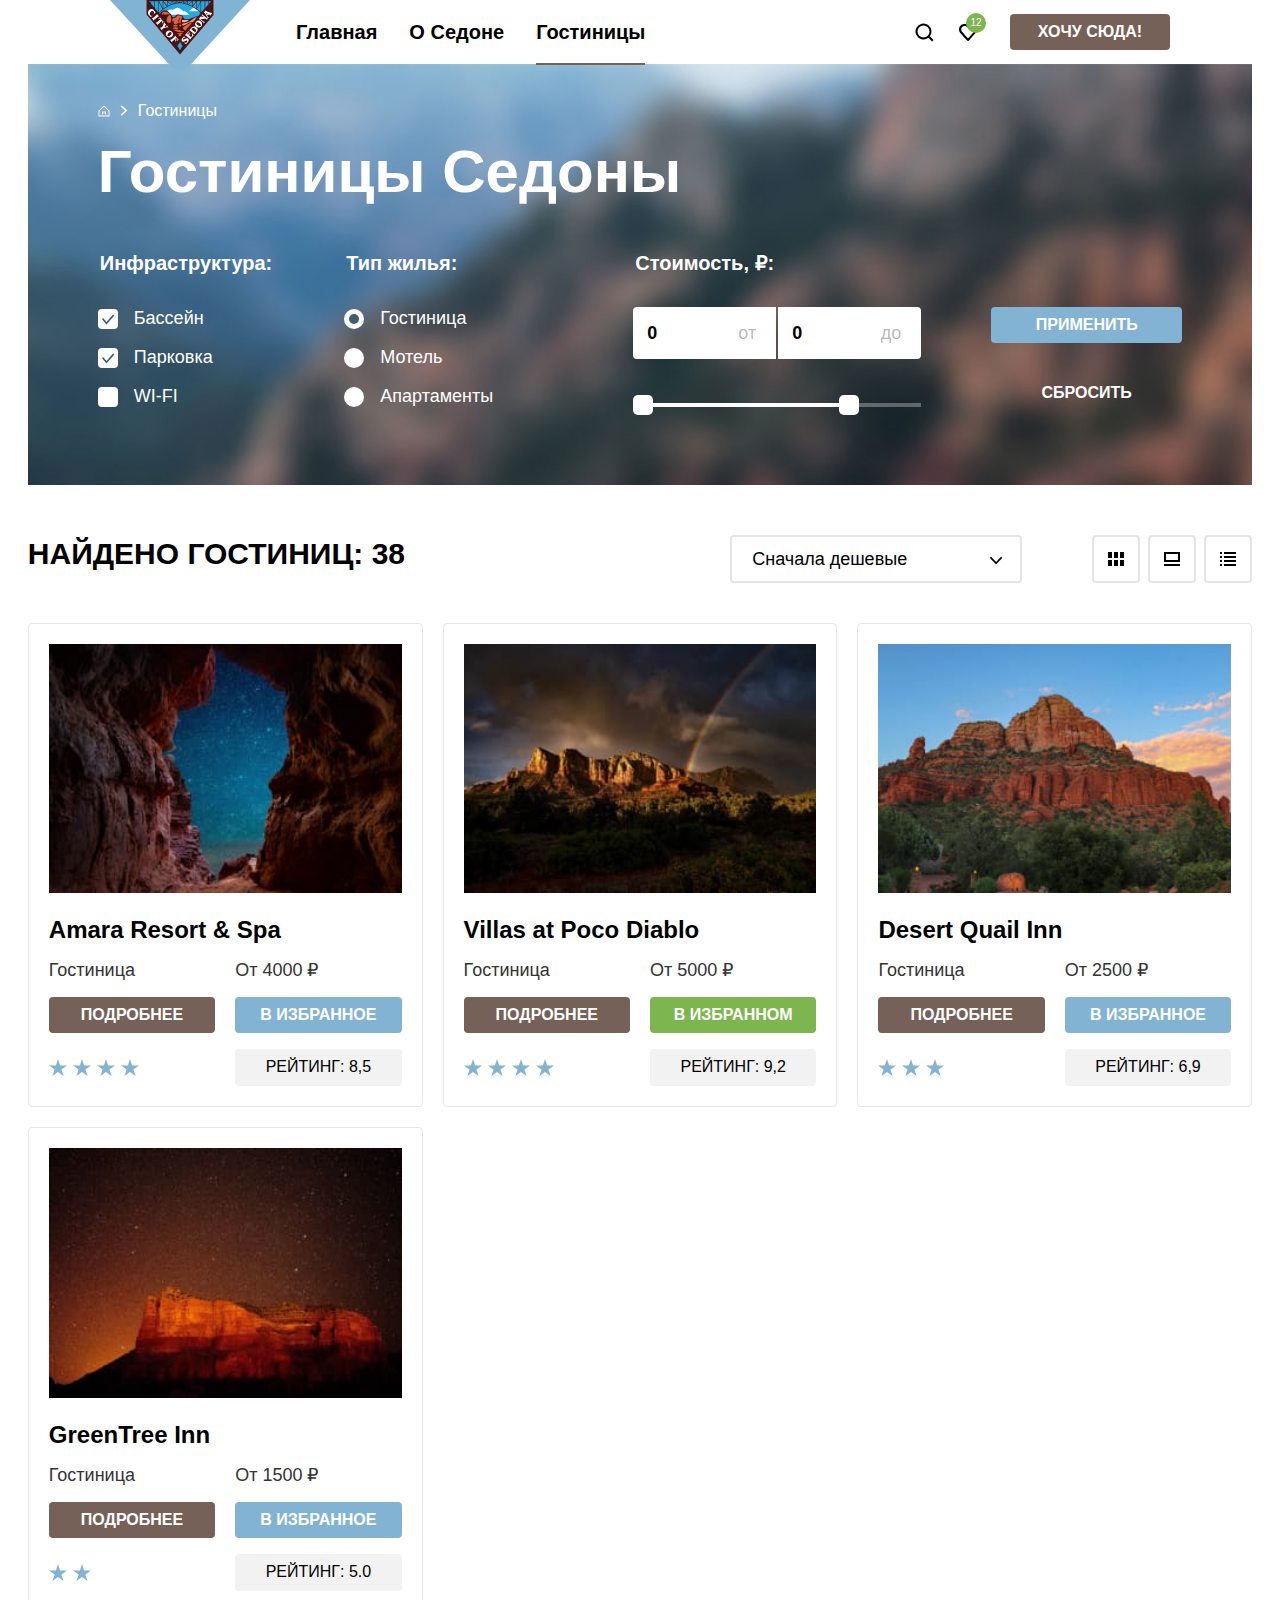
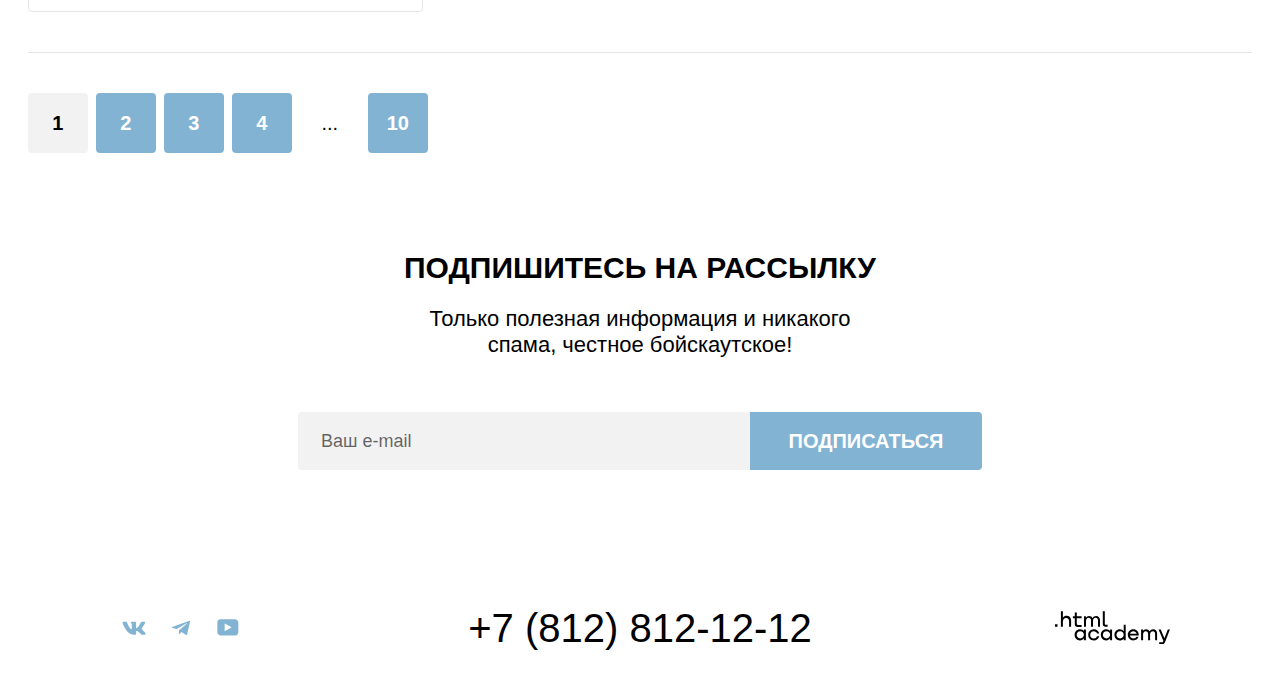
==== commit c416e5f8: "добавляет декоративные элементы и каталог" ====
--- a/catalog.html
+++ b/catalog.html
@@ -1,285 +1,336 @@
 <!DOCTYPE html>
 <html lang="ru">
 
-  <head>
-    <meta charset="utf-8">
-    <title>Каталог</title>
-    <link rel="stylesheet" href="styles/styles.css">
-
-  </head>
-
-  <body>
-    <header class="page-header">
-      <nav class="navigation">
-        <img class="logo" src="images/logo.svg" width="140" height="70" alt="Логотип Седона" />
-
-        <ul class="navigation-list">
-          <li class="navigation-item">
-            <a class="navigation-link" href="index.html">Главная</a>
-          </li>
-
-          <li class="navigation-item">
-            <a class="navigation-link" href="about.html">О Седоне</a>
-          </li>
-
-          <li class="navigation-item">
-            <a class="navigation-link active" href="catalog.html">Гостиницы</a>
-          </li>
-        </ul>
-
-        <ul class="navigation-user">
-          <li class="navigation-user-item navigation-item-search">
-            <a class="navigation-icon-button" href="#">
+<head>
+  <meta charset="utf-8">
+  <title>Каталог</title>
+  <link rel="stylesheet" href="styles/styles.css">
+
+</head>
+
+<body>
+<header class="page-header">
+  <nav class="navigation">
+    <a class="logo" href="index.html">
+      <img src="images/logo.svg" width="140" height="70" alt="Логотип Седона" />
+    </a>
+
+    <ul class="navigation-list">
+      <li class="navigation-item">
+        <a class="navigation-link" href="index.html">Главная</a>
+      </li>
+
+      <li class="navigation-item">
+        <a class="navigation-link" href="about.html">О Седоне</a>
+      </li>
+
+      <li class="navigation-item">
+        <a class="navigation-link active" href="catalog.html">Гостиницы</a>
+      </li>
+    </ul>
+
+    <ul class="navigation-user">
+      <li class="navigation-user-item navigation-item-search">
+        <a class="navigation-icon-button" href="#">
               <span class="visually-hidden">
                 Поиск
               </span>
-            </a>
-          </li>
-
-          <li class="navigation-user-item navigation-item-favorites">
-            <a class="navigation-icon-button" href="#">
+        </a>
+      </li>
+
+      <li class="navigation-user-item navigation-item-favorites">
+        <a class="navigation-icon-button" href="#">
               <span class="visually-hidden">
                 Избранное
               </span>
-              <span class="counter">12</span>
-            </a>
-          </li>
-
-          <li class="navigation-user-item navigation-item-wanna-here">
-            <a class="navigation-button button-primary" href="about.html">Хочу сюда!</a>
-          </li>
-        </ul>
-      </nav>
-    </header>
-
-    <main class="main-container main-catalog">
-      <div class="page-container">
-      <section class="inner-header">
-        <h1 class="inner-header-title">Гостиницы Седоны</h1>
-        <ul class="breadcrumbs">
-          <li class="breadcrumbs-item-home">
-            <a class="breadcrumbs-link" href="index.html">
-            </a>
-          </li>
-          <li class="breadcrumbs-item-housing">
-            <a class="breadcrums-link">Гостиницы</a>
-          </li>
-        </ul>
-        <form class="catalog-filter" action="https://echo.htmlacademy.ru/." method="get">
-          <fieldset class="catalog-filter-group">
-            <legend class="catalog-filter-title">Инфаструктура:</legend>
-            <ul class="catalog-filter-list">
-              <li class="catalog-filter-item">
-                <label class="control">
-                  <input class="control-input" type="checkbox" name="бассейн" checked>
-                  Бассейн
-                </label>
-              </li>
-              <li class="catalog-filter-item">
-                <label class="control">
-                  <input class="control-input" type="checkbox" name="парковка" checked>
-                  Парковка
-                </label>
-              </li>
-              <li class="catalog-filter-item">
-                <label class="control">
-                  <input class="control-input" type="checkbox" name="wi-fi">
-                  WI-FI
-                </label>
-              </li>
-            </ul>
-          </fieldset>
-
-          <fieldset class="catalog-filter-group">
-            <legend class="catalog-filter-title">Тип жилья:</legend>
-            <ul class="catalog-filter-list">
-              <li class="catalog-filter-item">
-                <label class="control">
-                  <input class="control-input" type="radio" name="product-group" checked>
-                  Гостиница
-                </label>
-              </li>
-
-              <li class="catalog-filter-item">
-                <label class="control">
-                  <input class="control-input" type="radio" name="product-group">
-                  Мотель
-                </label>
-              </li>
-
-              <li class="catalog-filter-item">
-                <label class="control">
-                  <input class="control-input" type="radio" name="product-group">
-                  Апартаменты
-                </label>
-              </li>
-            </ul>
-          </fieldset>
-
-          <button class="submit">ПРИМЕНИТЬ</button>
-          <button class="submit">СБРОСИТЬ</button>
-        </form>
-      </section>
-
-      <section class="catalog-items">
-
+          <span class="counter">12</span>
+        </a>
+      </li>
+
+      <li class="navigation-user-item navigation-item-wanna-here">
+        <a class="navigation-button button-primary" href="about.html">Хочу сюда!</a>
+      </li>
+    </ul>
+  </nav>
+</header>
+
+<main class="main-container main-catalog">
+  <div class="page-container">
+    <section class="inner-header">
+      <ul class="breadcrumbs">
+        <li class="breadcrumbs-item-home">
+          <a class="breadcrumbs-link" href="index.html">
+          </a>
+        </li>
+        <li class="breadcrumbs-item-housing">
+          <a class="breadcrumbs-link" href="#">Гостиницы</a>
+        </li>
+      </ul>
+      <h1 class="inner-header-title">Гостиницы Седоны</h1>
+      <form class="catalog-filter" action="https://echo.htmlacademy.ru/." method="get">
+        <fieldset class="catalog-filter-group catalog-filter-infrastructure">
+          <legend class="catalog-filter-title">Инфраструктура:</legend>
+          <ul class="catalog-filter-list">
+            <li class="catalog-filter-item">
+              <label class="checkbox-container">
+                <input class="checkbox visually-hidden" type="checkbox" name="pool" checked>
+                <span class="checkbox-mark"></span>
+                <span class="checkbox-label">Бассейн</span>
+              </label>
+            </li>
+            <li class="catalog-filter-item">
+              <label class="checkbox-container">
+                <input class="checkbox visually-hidden" type="checkbox" name="parking" checked>
+                <span class="checkbox-mark"></span>
+                <span class="checkbox-label">Парковка</span>
+              </label>
+            </li>
+            <li class="catalog-filter-item">
+              <label class="checkbox-container">
+                <input class="checkbox visually-hidden" type="checkbox" name="wi-fi">
+                <span class="checkbox-mark"></span>
+                <span class="checkbox-label">WI-FI</span>
+              </label>
+            </li>
+          </ul>
+        </fieldset>
+
+        <fieldset class="catalog-filter-group catalog-filter-housing">
+          <legend class="catalog-filter-title">Тип жилья:</legend>
+          <ul class="catalog-filter-list">
+            <li class="catalog-filter-item">
+              <label class="radio-container">
+                <input class="radio visually-hidden" type="radio" name="product-group" checked>
+                <span class="radio-mark"></span>
+                <span class="radio-label">Гостиница</span>
+              </label>
+            </li>
+
+            <li class="catalog-filter-item">
+              <label class="radio-container">
+                <input class="radio visually-hidden" type="radio" name="product-group">
+                <span class="radio-mark"></span>
+                <span class="radio-label">Мотель</span>
+              </label>
+            </li>
+
+            <li class="catalog-filter-item">
+              <label class="radio-container">
+                <input class="radio visually-hidden" type="radio" name="product-group">
+                <span class="radio-mark"></span>
+                <span class="radio-label">Апартаменты</span>
+              </label>
+            </li>
+          </ul>
+        </fieldset>
+
+        <fieldset class="catalog-filter-group catalog-filter-price">
+          <legend class="catalog-filter-title">Стоимость, ₽:</legend>
+          <ul class="catalog-range">
+            <li class="catalog-range-fields">
+              <label class="field-range-container catalog-range-field">
+                <input class="field-range" type="text" value="0" name="price-min">
+                <span class="field-range-label">от</span>
+              </label>
+              <label class="field-range-container catalog-range-field">
+                <input class="field-range" type="text" value="0" name="price-max">
+                <span class="field-range-label">до</span>
+              </label>
+            </li>
+
+            <li class="catalog-range-slider">
+              <div class="range-container">
+                <div class="range-bar" style="left: 0px; width: 226px">
+                  <button class="range-toggle toggle-min">
+                    <span class="visually-hidden">Изменить минимальную цену.</span>
+                  </button>
+                  <button class="range-toggle toggle-max">
+                    <span class="visually-hidden">Изменить максимальную цену.</span>
+                  </button>
+                </div>
+              </div>
+            </li>
+          </ul>
+        </fieldset>
+
+        <div class="catalog-filter-submit">
+          <button class="button-accent catalog-filter-button-submit" type="submit">ПРИМЕНИТЬ</button>
+          <button class="button-transparent catalog-filter-button-reset" type="reset">СБРОСИТЬ</button>
+        </div>
+      </form>
+    </section>
+
+    <section class="catalog-items">
+      <div class="catalog-heading">
         <h2 class="visually-hidden">Список товаров с фильтрами</h2>
-        <div class="catalog-right-column">
-        <div class="sorting-container">
-        <select class="select-control" aria-label="Сортировка">
-          <option value="cheap">Сначала дешевые</option>
-        </select>
-        <a href="#" class="button-light">
-          <div class="button-first"></div>
-          <span class="visually-hidden">показать карточки
-          </span>
-        </a>
-        <a href="#" class="button-light">
-          <div class="button-second"></div>
-          <span class="visually-hidden">показать по-одному варианту
-          </span>
-        </a>
-        <a href="#" class="button-light">
-          <div class="button-third"></div>
-          <span class="visually-hidden">показать список
-          </span>
-        </a>
+        <h3 class="catalog-items-title">Найдено гостиниц: 38</h3>
+        <div class="catalog-sorting">
+          <select class="select-control catalog-sorting-by-price" aria-label="Сортировка">
+            <option value="cheap">Сначала дешевые</option>
+          </select>
+
+          <button class="button-icon catalog-select-view">
+            <div class="button-first"></div>
+            <span class="visually-hidden">показать карточки
+              </span>
+          </button>
+
+          <button class="button-icon catalog-select-view">
+            <div class="button-second"></div>
+            <span class="visually-hidden">показать по-одному варианту
+              </span>
+          </button>
+
+          <button class="button-icon catalog-select-view">
+            <div class="button-third"></div>
+            <span class="visually-hidden">показать список
+              </span>
+          </button>
         </div>
-        <ul class="catalog-products">
-          <li class="product-card">
-            <div class="prodakt-card-block">
-                <a class="product-card-link" href="product.html">
-                  <img class="product-card-image" src="images/hotel-1.jpg" width="300" height="212" alt="отель-один">
-                  <h3 class="product-card-title">Amara Resort & Spa</h3>
-                  <p class="explanation">Гостиница</p>
-                </a>
-                <b class="product-card-price">От 4000 ₽</b>
-                <a class="product-card-button" href="#">Подробнее</a>
-                <a class="product-card-button" href="#">В избранное</a>
-                <img class="rating" src="images/rating1.svg" width="140" height="37" alt="рейтинг" />
-
-                <button class="button" type="button">Рейтинг: 8,5</button>
-            </div>
-          </li>
-
-          <li class="product-card">
-            <div class="prodakt-card-block">
-            <a class="product-card-link" href="product.html">
-              <img class="product-card-image" src="images/hotel-2.jpg" width="300" height="212" alt="отель-два">
-              <h3 class="product-card-title">Villas at Poco Diablo</h3>
-              <p class="explanation">Гостиница</p>
-            </a>
-            <b class="product-card-price">От 5000 ₽</b>
-            <a class="product-card-button" href="#">Подробнее</a>
-            <a class="product-card-button" href="#">В избранное</a>
-            <img class="rating" src="images/rating1.svg" width="140" height="37" alt="рейтинг" />
-            <button class="button" type="button">Рейтинг: 9,2</button>
-            </div>
-          </li>
-
-          <li class="product-card">
-            <div class="prodakt-card-block">
-            <a class="product-card-link" href="product.html">
-              <img class="product-card-image" src="images/hotel-3.jpg" width="300" height="212" alt="отель-три">
-              <h3 class="product-card-title">Desert Quail Inn</h3>
-              <p class="explanation">Гостиница</p>
-            </a>
-            <b class="product-card-price">От 2500 ₽</b>
-            <a class="product-card-button" href="#">Подробнее</a>
-            <a class="product-card-button" href="#">В избранное</a>
-            <img class="rating" src="images/rating2.svg" width="140" height="37" alt="рейтинг" />
-            <button class="button" type="button">Рейтинг: 6,9</button>
-            </div>
-          </li>
-
-          <li class="product-card">
-            <div class="prodakt-card-block">
-            <a class="product-card-link" href="product.html">
-              <img class="product-card-image" src="images/hotel-4.jpg" width="300" height="212" alt="отель-четыре">
-              <h3 class="product-card-title">GreenTree Inn</h3>
-              <p class="explanation">Гостиница</p>
-            </a>
-            <b class="product-card-price">От 1500 ₽</b>
-            <a class="product-card-button" href="#">Подробнее</a>
-            <a class="product-card-button" href="#">В избранное</a>
-            <img class="rating" src="images/icon-catalog4.svg" width="140" height="37" alt="рейтинг" />
-            <button class="button" type="button">Рейтинг: 5,0</button>
-            </div>
-          </li>
-        </ul>
-       <div class="pagination-container">
-        <ul class="pagination">
-          <li class="pagination-item">
-            <a class="pagination-link pagination-current">1</a>
-          </li>
-          <li class="pagination-item">
-            <a class="pagination-link" href="#">2</a>
-          </li>
-          <li class="pagination-item">
-            <a class="pagination-link" href="#">3</a>
-          </li>
-          <li class="pagination-item">
-            <a class="pagination-link" href="#">4</a>
-          </li>
-          <li class="pagination-item">
-            <button class="button pagination-show-more" type="button">Показать ещё</button>
-          </li>
-          <li class="pagination-item">
-            <a class="pagination-link" href="#">10</a>
-          </li>
-          <li class="pagination-item">
-            <a class="pagination-link pagination-next" href="#">
-              <span class="visually-hidden">Следующая страница</span>
-            </a>
-          </li>
-        </ul>
       </div>
-      </section>
-
-      <section class="catalog-subscription">
-        <div>
-          <h4 class="catalog-subscription">Подпишитесь на рассылку
-          </h4>
-          <p class="catalog-subscription-explanation">
-            Только полезная информация и никакого спама, честное бойскаутское!
-          </p>
-        </div>
-        <div>
-          <form class="newsletter-form" action="https://echo.htmlacademy.ru/" method="post">
-            <label for="newsletter-email"></label>
-            <input class="field" placeholder="Ваш e-mail" type="email" name="newsletter-email" id="newsletter-email"
-              required>
-            <button class="button" type="submit">ПОДПИСАТЬСЯ</button>
-          </form>
-        </div>
-      </section>
-    </div>
-    </main>
-
-    <footer class="page-footer">
-      <ul class="footer-social-list">
-        <li class="footer-social-item footer-social-item-vk">
-          <a class="link" href="#">
-            <span class="visually-hidden">ВКонтакте</span>
-          </a>
-        </li>
-
-        <li class="footer-social-item footer-social-item-telega">
-          <a class="link" href="#">
-            <span class="visually-hidden">телеграм</span>
-          </a>
-        </li>
-
-        <li class="footer-social-item footer-social-item-youtube">
-          <a class="link" href="#">
-            <span class="visually-hidden">youtube</span>
-          </a>
+      <ul class="catalog-products">
+        <li class="product-card">
+          <a class="product-card-link" href="product.html">
+            <img class="product-card-image" src="images/hotel-1.jpg" width="300" height="212" alt="отель-один">
+            <h3 class="product-card-title">Amara Resort & Spa</h3>
+          </a>
+          <p class="product-card-type">Гостиница</p>
+          <b class="product-card-price">От 4000 ₽</b>
+          <a class="product-card-about button-primary" href="#">Подробнее</a>
+          <button class="product-card-favorite button-accent">В избранное</button>
+          <div class="product-card-stars">
+            <img class="product-card-star" src="images/star-rating.svg" width="18" height="17" alt="звезда"/>
+            <img class="product-card-star" src="images/star-rating.svg" width="18" height="17" alt="звезда"/>
+            <img class="product-card-star" src="images/star-rating.svg" width="18" height="17" alt="звезда"/>
+            <img class="product-card-star" src="images/star-rating.svg" width="18" height="17" alt="звезда"/>
+          </div>
+          <p class="product-card-rating">Рейтинг: 8,5</p>
+        </li>
+
+        <li class="product-card">
+          <a class="product-card-link" href="product.html">
+            <img class="product-card-image" src="images/hotel-2.jpg" width="300" height="212" alt="отель-два">
+            <h3 class="product-card-title">Villas at Poco Diablo</h3>
+          </a>
+          <p class="product-card-type">Гостиница</p>
+          <b class="product-card-price">От 5000 ₽</b>
+          <a class="product-card-about button-primary" href="#">Подробнее</a>
+          <button class="product-card-favorite button-success">В избранном</button>
+          <div class="product-card-stars">
+            <img class="product-card-star" src="images/star-rating.svg" width="18" height="17" alt="звезда"/>
+            <img class="product-card-star" src="images/star-rating.svg" width="18" height="17" alt="звезда"/>
+            <img class="product-card-star" src="images/star-rating.svg" width="18" height="17" alt="звезда"/>
+            <img class="product-card-star" src="images/star-rating.svg" width="18" height="17" alt="звезда"/>
+          </div>
+          <p class="product-card-rating">Рейтинг: 9,2</p>
+        </li>
+
+        <li class="product-card">
+          <a class="product-card-link" href="product.html">
+            <img class="product-card-image" src="images/hotel-3.jpg" width="300" height="212" alt="отель-три">
+            <h3 class="product-card-title">Desert Quail Inn</h3>
+          </a>
+          <p class="product-card-type">Гостиница</p>
+          <b class="product-card-price">От 2500 ₽</b>
+          <a class="product-card-about button-primary" href="#">Подробнее</a>
+          <button class="product-card-favorite button-accent">В избранное</button>
+          <div class="product-card-stars">
+            <img class="product-card-star" src="images/star-rating.svg" width="18" height="17" alt="звезда"/>
+            <img class="product-card-star" src="images/star-rating.svg" width="18" height="17" alt="звезда"/>
+            <img class="product-card-star" src="images/star-rating.svg" width="18" height="17" alt="звезда"/>
+          </div>
+          <p class="product-card-rating">Рейтинг: 6,9</p>
+        </li>
+
+        <li class="product-card">
+          <a class="product-card-link" href="product.html">
+            <img class="product-card-image" src="images/hotel-4.jpg" width="300" height="212" alt="отель-четыре">
+            <h3 class="product-card-title">GreenTree Inn</h3>
+          </a>
+          <p class="product-card-type">Гостиница</p>
+          <b class="product-card-price">От 1500 ₽</b>
+          <a class="product-card-about button-primary" href="#">Подробнее</a>
+          <button class="product-card-favorite button-accent">В избранное</button>
+          <div class="product-card-stars">
+            <img class="product-card-star" src="images/star-rating.svg" width="18" height="17" alt="звезда"/>
+            <img class="product-card-star" src="images/star-rating.svg" width="18" height="17" alt="звезда"/>
+          </div>
+          <p class="product-card-rating">Рейтинг: 5.0</p>
         </li>
       </ul>
-      <a class="contacts-phone" href="tel:88128121212">+7 (812) 812-12-12</a>
-      <div class="footer-logo">
-        <label class="label"></label>
+
+      <hr class="catalog-delimiter">
+
+      <ul class="pagination">
+        <li class="pagination-item">
+          <a class="pagination-link button-pagination current">1</a>
+        </li>
+        <li class="pagination-item">
+          <a class="pagination-link button-pagination"  href="#">2</a>
+        </li>
+        <li class="pagination-item">
+          <a class="pagination-link button-pagination" href="#">3</a>
+        </li>
+        <li class="pagination-item">
+          <a class="pagination-link button-pagination" href="#">4</a>
+        </li>
+        <li class="pagination-item">
+          <button class="pagination-link pagination-show-more" type="button">
+            <span class="visually-hidden">Показать ещё</span>
+            ...
+          </button>
+        </li>
+        <li class="pagination-item">
+          <a class="pagination-link button-pagination" href="#">10</a>
+        </li>
+        <li class="pagination-item visually-hidden">
+          <a class="pagination-link button-pagination" href="#">
+            <span>Следующая страница</span>
+          </a>
+        </li>
+      </ul>
+    </section>
+
+    <section class="subscription">
+      <div class="subscription-block">
+        <h2 class="subscription-title">Подпишитесь на рассылку
+        </h2>
+        <p class="subscription-explanation">
+          Только полезная информация и никакого спама, честное бойскаутское!
+        </p>
       </div>
-    </footer>
-  </body>
+      <form class="newsletter-form" action="https://echo.htmlacademy.ru/" method="post">
+        <label for="newsletter-email"></label>
+        <input class="field-usual" placeholder="Ваш e-mail" type="email" name="newsletter-email" id="newsletter-email"
+               required>
+        <button class="submit-button button-accent" type="submit">ПОДПИСАТЬСЯ</button>
+      </form>
+    </section>
+  </div>
+</main>
+
+<footer class="page-footer">
+  <ul class="footer-social-list">
+    <li class="footer-social-item footer-social-item-vk">
+      <a class="link" href="https://vk.com/htmlacademy">
+        <span class="visually-hidden">ВКонтакте</span>
+      </a>
+    </li>
+
+    <li class="footer-social-item footer-social-item-telega">
+      <a class="link" href="https://t.me/htmlacademy">
+        <span class="visually-hidden">Telegram</span>
+      </a>
+    </li>
+
+    <li class="footer-social-item footer-social-item-youtube">
+      <a class="link" href="https://www.youtube.com/user/htmlacademyru">
+        <span class="visually-hidden">YouTube</span>
+      </a>
+    </li>
+  </ul>
+  <a class="contacts-phone" href="tel:88128121212">+7 (812) 812-12-12</a>
+  <a class="footer-logo" href="https://htmlacademy.ru" ></a>
+</footer>
+</body>
 </html>
--- a/styles/styles.css
+++ b/styles/styles.css
@@ -20,7 +20,6 @@
 
 body {
   margin: 0;
-  display: flex;
   flex-direction: column;
   min-height: 100%;
   font-family: "PT sans", sans-serif;
@@ -29,9 +28,10 @@
   font-weight: 400;
   color: #000000;
   background-color: #ffffff;
-
-}
-
+  display: grid;
+  grid-template-rows: auto 1fr auto;
+  grid-template-columns: 100%;
+}
 
 .page-header {
   height: 64px;
@@ -39,6 +39,7 @@
   background-color: #ffffff;
   z-index: 2;
 }
+
 .logo {
   display: block;
   margin-left: 70px;
@@ -49,28 +50,206 @@
   margin: 0;
   padding: 0;
 }
+
 .h2 {
   font-size: 30px;
   line-height: 36px;
   text-align: center;
 }
 
-.field {
-  background: #F2F2F2;
-  border: 0;
+.field-usual {
+  background: #f2f2f2;
   margin: 0;
   padding-left: 20px;
   color: #000000;
-  font-weight: 400;
-  font-family: "PT sans", sans-serif;
-}
-
-.field::placeholder {
+  font-weight: inherit;
+  border: 3px solid transparent;
+  box-sizing: border-box;
+  font-family: inherit;
+}
+
+.field-usual::placeholder {
   color: rgba(0, 0, 0, 0.6);
   font-weight: 400;
-  font-family: "PT sans", sans-serif;
-}
-
+  font-family: inherit;
+}
+
+.field-usual:hover {
+  background-color: #e6e6e6;
+}
+
+.field-usual:focus {
+  outline: 3px solid #83b3d3;
+  outline-offset: 0;
+}
+
+.field-usual:not(:placeholder-shown):hover {
+  border-color: #000000;
+}
+
+.field-range-container {
+  position: relative;
+}
+
+.field-range {
+  background-color: #ffffff;
+  border: 2px solid transparent;
+  box-sizing: border-box;
+  padding: 0 0 0 12px;
+  margin: 0;
+  color: #000000;
+  border-radius: 4px;
+  font-family: inherit;
+  font-weight: 700;
+}
+
+.field-range-container:hover .field-range {
+  background-color: #e6e6e6;
+}
+
+.field-range:focus {
+  outline: 3px solid #83b3d3;
+  outline-offset: 0;
+}
+
+.field-range-container:not(:placeholder-shown):hover .field-range {
+  border-color: #000000;
+}
+
+.field-range-label {
+  font-size: 18px;
+  line-height: 24px;
+  color: rgba(0, 0, 0, 0.3);
+  position: absolute;
+  pointer-events: none;
+  right: 20px;
+  top: calc(50% - 12px);
+}
+
+.checkbox-container {
+  display: flex;
+  align-items: center;
+  cursor: pointer;
+}
+
+
+.checkbox-container:hover {
+  opacity: 0.6;
+}
+
+.checkbox-container:active,
+.checkbox-container:not(:active) .checkbox:active + .checkbox-mark,
+.checkbox-container:not(:active) .checkbox:active ~ .checkbox-label {
+  opacity: 0.3;
+}
+
+.checkbox-mark {
+  width: 20px;
+  height: 20px;
+  border-radius: 4px;
+  background-color: #ffffff;
+  position: relative;
+}
+
+.checkbox-container:focus-within .checkbox-mark {
+  outline: 3px solid #83b3d3;
+  outline-offset: 0;
+}
+
+.checkbox:checked + .checkbox-mark::after {
+  content: "";
+  position: absolute;
+  top: 5px;
+  left: 4px;
+  width: 13px;
+  height: 11px;
+  background-image: url("[data-uri]");
+}
+
+.checkbox-label {
+  margin-left: 16px;
+  font-size: 18px;
+  line-height: 23px;
+  color: #ffffff;
+}
+
+.radio-container {
+  display: flex;
+  align-items: center;
+  cursor: pointer;
+}
+
+.radio-mark {
+  width: 20px;
+  height: 20px;
+  border-radius: 10px;
+  background-color: #ffffff;
+  position: relative;
+}
+
+.radio-container:focus-within .radio-mark {
+  outline: 3px solid #83b3d3;
+  outline-offset: 0;
+}
+
+.radio-container:hover {
+  opacity: 0.6;
+}
+
+.radio-container:active {
+  opacity: 0.3;
+}
+
+.radio:checked + .radio-mark::after {
+  content: "";
+  position: absolute;
+  top: 5px;
+  left: 5px;
+  width: 10px;
+  height: 10px;
+  border-radius: 10px;
+  background-color: #3f5e72;
+}
+
+.radio-label {
+  margin-left: 16px;
+  font-size: 18px;
+  line-height: 23px;
+}
+
+.select-control {
+  border: 2px solid #e5e5e5;
+  border-radius: 4px;
+  font-size: 18px;
+  line-height: 21px;
+  font-family: inherit;
+  font-weight: inherit;
+  padding: 0 20px;
+  appearance: none;
+  position: relative;
+  background-color: #ffffff;
+  background-image: url("[data-uri]");
+  background-repeat: no-repeat;
+  background-size: 12px 9px;
+  background-position: top 19px right 18px;
+}
+
+.select-control:hover {
+  border-color: #68a2ca;
+}
+
+.select-control:focus {
+  border-color: #68a2ca;
+  outline: none;
+}
+
+.select-control:focus:hover {
+  border-color: #3f5e72;
+}
+
+.select-control[disabled] {
+  opacity: 0.3;
+}
 
 .button-primary {
   font-family: inherit;
@@ -83,19 +262,223 @@
   font-weight: 700;
   border: none;
   display: block;
+  cursor: pointer;
+}
+
+.button-primary:hover {
+  background-color: #615048;
+}
+
+.button-primary:focus {
+  background-color: #615048;
+  outline: none;
+}
+
+.button-primary:active {
+  background-color: #756157;
+  color: rgba(255, 255, 255, 0.3);
+}
+
+.button-primary[disabled] {
+  background-color: #e5e5e5;
 }
 
 .button-accent {
   font-family: inherit;
   text-align: center;
   color: #ffffff;
-  background-color: #82B3D3;
+  background-color: #82b3d3;
   text-decoration: none;
   text-transform: uppercase;
   border-radius: 4px;
   font-weight: 700;
   border: none;
   display: block;
+  cursor: pointer;
+}
+
+.button-accent:hover {
+  background-color: #68a2ca;
+}
+
+.button-accent:focus {
+  background-color: #68a2ca;
+  outline: none;
+}
+
+.button-accent:active {
+  background-color: #82b3d3;
+  color: rgba(255, 255, 255, 0.3);
+}
+
+.button-accent[disabled] {
+  background-color: #e5e5e5;
+}
+
+.button-success {
+  font-family: inherit;
+  text-align: center;
+  color: #ffffff;
+  background-color: #7db54f;
+  text-decoration: none;
+  text-transform: uppercase;
+  border-radius: 4px;
+  font-weight: 700;
+  border: none;
+  display: block;
+  cursor: pointer;
+}
+
+.button-success:hover {
+  background-color: #6c9e42;
+}
+
+.button-success:focus {
+  background-color: #6c9e42;
+  outline: none;
+}
+
+.button-success:active {
+  background-color: #7db54f;
+  color: rgba(255, 255, 255, 0.3);
+}
+
+.button-success[disabled] {
+  background-color: #e5e5e5;
+}
+
+.button-pagination {
+  border-radius: 4px;
+  background-color: #82b3d3;
+  color: #ffffff;
+  font-family: inherit;
+  text-align: center;
+  text-decoration: none;
+  text-transform: uppercase;
+  font-weight: 700;
+  border: none;
+  display: block;
+  cursor: pointer;
+}
+
+.button-pagination:hover {
+  background-color: #68a2ca;
+}
+
+.button-pagination:focus {
+  background-color: #68a2ca;
+  outline: none;
+}
+
+.button-pagination:active {
+  background-color: #82b3d3;
+  color: rgba(255, 255, 255, 0.3);
+}
+
+.button-pagination.current {
+  background-color: #f2f2f2;
+  color: #000000;
+}
+
+.button-icon {
+  width: 48px;
+  height: 48px;
+  box-sizing: border-box;
+  background: #ffffff;
+  border: 2px solid #e5e5e5;
+  border-radius: 4px;
+  color: #000000;
+  cursor: pointer;
+  display: flex;
+  justify-content: center;
+  align-items: center;
+}
+
+.button-icon:hover {
+  border-color: #000000;
+}
+
+.button-icon:focus {
+  border-color: #68a2ca;
+  outline: none;
+}
+
+.button-icon:active {
+  border-color: #000000;
+}
+
+.button-transparent {
+  border: 2px solid transparent;
+  background-color: transparent;
+  padding: 0;
+  margin: 0;
+  box-sizing: border-box;
+  color: #ffffff;
+  font-family: inherit;
+  text-align: center;
+  text-decoration: none;
+  text-transform: uppercase;
+  font-weight: 700;
+  display: block;
+  border-radius: 4px;
+  cursor: pointer;
+}
+
+.button-transparent:hover {
+  color: rgba(255, 255, 255, 0.6);
+}
+
+.button-transparent:focus {
+  border-color: #83b3d3;
+  outline: none;
+}
+
+.button-transparent:active {
+  color: rgba(255, 255, 255, 0.3);
+}
+
+.button-transparent[disabled] {
+  color: rgba(255, 255, 255, 0.1);
+}
+
+.range-container {
+  position: relative;
+  width: 100%;
+  height: 20px;
+}
+
+.range-container::before {
+  z-index: 1;
+  content: "";
+  position: absolute;
+  top: calc(50% - 2px);
+  height: 4px;
+  background-color: rgba(255, 255, 255, 0.3);
+  width: 100%;
+}
+
+.range-bar {
+  position: absolute;
+  z-index: 2;
+  left: 0;
+  top: calc(50% - 2px);
+  height: 4px;
+  background-color: #ffffff;
+  display: flex;
+  justify-content: space-between;
+}
+
+.range-toggle {
+  z-index: 3;
+  width: 20px;
+  height: 20px;
+  border-radius: 5px;
+  background-color: #ffffff;
+  border: none;
+  padding: 0;
+  position: relative;
+  top: -8px;
+  margin: 0;
 }
 
 .navigation-list {
@@ -128,7 +511,7 @@
 }
 
 .navigation-link.active::after {
-  content: '';
+  content: "";
   position: absolute;
   height: 2px;
   width: calc(100% - 32px);
@@ -166,7 +549,7 @@
   background-image: url("../images/search-icon.svg");
 }
 
-.navigation-item-favorites .navigation-icon-button{
+.navigation-item-favorites .navigation-icon-button {
   background-image: url("../images/favourites-icon.svg");
 }
 
@@ -175,7 +558,7 @@
   width: 20px;
   height: 20px;
   border-radius: 20px;
-  background-color: #7DB54F;
+  background-color: #7db54f;
   left: 20px;
   top: 13px;
   font-size: 10px;
@@ -204,19 +587,13 @@
   margin-bottom: 0;
 }
 
-.main-container{
+.main-container {
   flex-grow: 1;
-}
-.main-index {
-  color: #000000;
-  background-color: #ffffff;
-  background-size: 100% auto;
-  background-repeat:no-repeat ;
-}
-
-.page-container {
+  display: flex;
+  align-items: center;
+  margin: 0 auto;
+  flex-direction: column;
   width: 1200px;
-  margin: 0 auto;
 }
 
 /* седона логотипы */
@@ -262,7 +639,7 @@
 }
 
 .hero::after {
-  content: '';
+  content: "";
   display: block;
   position: absolute;
   left: 0;
@@ -279,6 +656,9 @@
   text-align: center;
   color: #333333;
   margin: 0;
+  font-size: 18px;
+  line-height: 21px;
+  font-weight: 400;
 }
 
 .advantages-title-block {
@@ -287,7 +667,8 @@
   margin: 0 auto;
   text-align: center;
 }
-.advantages-block-title{
+
+.advantages-block-title {
   font-size: 30px;
   line-height: 36px;
   font-weight: 700;
@@ -307,7 +688,7 @@
 }
 
 .advantages-title::after {
-  content: '';
+  content: "";
   position: absolute;
   width: 60px;
   height: 2px;
@@ -315,12 +696,6 @@
   left: calc(50% - 30px);
 }
 
-.advantages-description {
-  font-size: 18px;
-  line-height: 21px;
-  font-weight: 400;
-  text-align: center;
-}
 .explanation-advantages-title {
   font-size: 22px;
   line-height: 26px;
@@ -365,13 +740,12 @@
 
 .advantages-item-dark-blue {
   width: 100%;
-  background-color: #82B3D3;
+  background-color: #82b3d3;
   display: flex;
 }
 
 .advantages-item-dark-blue .advantages-title::after {
-  background-color: rgba(255, 255, 255, 0.3)
-  ;
+  background-color: rgba(255, 255, 255, 0.3);
 }
 
 .advantages-item-dark-blue .advantages-title,
@@ -379,13 +753,13 @@
   color: #ffffff;
 }
 
-.advantages-item-light-blue{
+.advantages-item-light-blue {
   width: 33.3%;
   background-color: rgba(131, 179, 211, 0.12);
 }
 
 .advantages-item-light-blue .advantages-title,
-.advantages-item-light-blue  .advantages-description {
+.advantages-item-light-blue .advantages-description {
   color: #000000;
 }
 
@@ -400,7 +774,7 @@
 }
 
 .advantages-item-middle-blue .advantages-title,
-.advantages-item-middle-blue  .advantages-description {
+.advantages-item-middle-blue .advantages-description {
   color: #000000;
 }
 
@@ -410,13 +784,14 @@
   padding-top: 64px;
   padding-bottom: 64px;
 }
+
 .service-title {
-font-size: 30px;
-line-height: 36px;
-font-weight: 700;
-text-transform: uppercase;
-text-align: center;
-margin: 0;
+  font-size: 30px;
+  line-height: 36px;
+  font-weight: 700;
+  text-transform: uppercase;
+  text-align: center;
+  margin: 0;
 }
 
 .explanation-service-title {
@@ -461,6 +836,7 @@
   list-style-type: none;
   text-align: center;
 }
+
 .services-item {
   display: flex;
   flex-direction: column;
@@ -476,6 +852,7 @@
   text-transform: uppercase;
   margin: 30px 0 30px 0;
 }
+
 .explanation-services {
   width: 230px;
   font-size: 18px;
@@ -485,10 +862,11 @@
   text-align: center;
 }
 
-.house-item{
+.house-item {
   width: 33%;
   background-color: rgba(131, 179, 211, 0.12);
 }
+
 .food-item {
   width: 33%;
   background-color: #ffffff;
@@ -500,11 +878,9 @@
 }
 
 
-
-
 /*блок поиск гостиницы в седоне  */
 
-.search-wrapper{
+.search-wrapper {
   width: 592px;
   margin: 0 auto;
   text-align: center;
@@ -512,10 +888,12 @@
   flex-direction: column;
   align-items: center;
 }
+
 .search {
   padding-top: 96px;
   padding-bottom: 96px;
 }
+
 .button-search {
   font-size: 20px;
   line-height: 36px;
@@ -525,7 +903,6 @@
 }
 
 
-
 .search-title {
   font-size: 30px;
   line-height: 36px;
@@ -543,32 +920,33 @@
 .subscription {
   font-size: 30px;
   line-height: 36px;
-}
-
-.subscription-explanation {
-  font-size: 22px;
-  line-height: 26px;
-  width: 475px;
-  text-align: center;
-  margin: 20px 0 0 0;
-}
-
-
-
-/* блок подписаться */
-.subscription {
   display: flex;
   flex-direction: column;
   justify-content: center;
   align-items: center;
   width: 100%;
   height: 415px;
+  color: #000000;
+}
+
+.subscription-explanation {
+  font-size: 22px;
+  line-height: 26px;
+  width: 475px;
+  text-align: center;
+  margin: 20px 0 0 0;
+}
+
+
+/* блок подписаться */
+.main-index .subscription {
   color: #ffffff;
   background-color: #000000;
   background-image: url("../images/subscription-background.jpg");
   background-size: 100% auto;
   background-repeat: no-repeat;
 }
+
 .subscription .subscription-title {
   text-align: center;
   font-size: 30px;
@@ -590,7 +968,7 @@
 .footer-social-list {
   display: flex;
   padding: 0;
-  margin: 0 0 0 70px
+  margin: 0 0 0 70px;
 }
 
 .footer-social-item {
@@ -602,6 +980,7 @@
   height: 40px;
   width: 47px;
 }
+
 .footer-social-item-vk .link {
   background-color: #ffffff;
   background-image: url("../images/vk.svg");
@@ -620,7 +999,7 @@
   background-repeat: no-repeat;
 }
 
-.footer-social-item-youtube .link  {
+.footer-social-item-youtube .link {
   background-color: #ffffff;
   background-image: url("../images/youtube.svg");
   background-size: 22px 17px;
@@ -637,13 +1016,6 @@
   margin: 0 auto;
 }
 
-.label {
-  display: block;
-  width: 115px;
-  height: 33px;
-  background-image: url("../images/logo-htmlacademy.svg");
-}
-
 .footer-logo {
   width: 141px;
   margin-right: 70px;
@@ -651,66 +1023,320 @@
   justify-content: flex-end;
 }
 
+.footer-logo::after {
+  display: block;
+  width: 115px;
+  height: 33px;
+  content: "";
+  background-image: url("../images/logo-htmlacademy.svg");
+}
+
+/* хлебные крошки */
+.breadcrumbs {
+  display: flex;
+  margin: 0;
+  padding: 0;
+  color: #ffffff;
+  align-items: center;
+  list-style-type: none;
+}
+
+.breadcrumbs-link {
+  color: #ffffff;
+  text-decoration: none;
+}
+
+.breadcrumbs-item-home .breadcrumbs-link {
+  display: block;
+  background-image: url("../images/house-icon.svg");
+  background-size: 12px 12px;
+  width: 12px;
+  height: 12px;
+  background-repeat: no-repeat;
+  position: relative;
+}
+
+.breadcrumbs-item-home .breadcrumbs-link::after {
+  content: "";
+  width: 8px;
+  height: 11px;
+  position: absolute;
+  right: -18px;
+  background-image: url("../images/arrow-right-catalog.svg");
+  background-repeat: no-repeat;
+}
+
+.breadcrumbs-item-housing {
+  margin-left: 28px;
+}
+
+
 /* каталог */
-.catalog-logo{
+.catalog-logo {
   width: 140px;
   height: 70px;
   background-image: url("../images/logo.svg");
 }
 
-.main-catalog {
-  padding-top: 0;
-  display: flex;
-  z-index: 1;
-  justify-content: center;
-  margin: 0 auto;
-  color: #242424;
-  background-color: #ffffff;
-  background-image: url("../images/catalog-background.jpg");
-  width: 1200px;
-  background-repeat:no-repeat;
-}
-
-.catalog-products {
-  display: flex;
-}
-.catalog-filter {
-  display: flex;
-  width: 220px;
-  margin-right: 20px;
-  color: #ffffff;
+.catalog-filter-group {
+  border: 0;
+  padding: 0;
+  margin: 0;
 }
 
 .catalog-filter-title {
   font-size: 20px;
+  line-height: 24px;
+  font-weight: 700;
+  color: #ffffff;
+}
+
+.catalog-filter-list {
+  margin: 32px 0 0 0;
+  padding: 0;
+  list-style-type: none;
+}
+
+.catalog-filter-item:not(:last-child) {
+  margin-bottom: 16px;
+}
+
+.catalog-range {
+  margin: 32px 0 0 0;
+  padding: 0;
+  list-style-type: none;
+  width: 100%;
+}
+
+.catalog-range-fields {
+  display: grid;
+  grid-template-columns: 1fr 1fr;
+  grid-column-gap: 2px;
+}
+
+.catalog-range-field .field-range {
+  padding-top: 12px;
+  padding-bottom: 12px;
+  font-size: 18px;
+  line-height: 24px;
+  box-sizing: border-box;
+  width: 100%;
+}
+
+.catalog-range-field:first-child .field-range {
+  border-radius: 4px 0 0 4px;
+}
+
+.catalog-range-field:last-child .field-range {
+  border-radius: 0 4px 4px 0;
+}
+
+.catalog-range-slider {
+  margin-top: 36px;
+}
+
+.catalog-filter-housing {
+  margin-left: 70px;
+}
+
+.catalog-filter-price {
+  margin-left: 140px;
+  width: 288px;
+}
+
+.catalog-filter-submit {
+  margin-left: 70px;
+  display: flex;
+  flex-direction: column;
+  width: 191px;
+  padding-top: 56px;
+}
+
+.catalog-filter-button-submit {
+  font-size: 16px;
+  line-height: 20px;
+  height: 36px;
+  width: 100%;
+}
+
+.catalog-filter-button-reset {
+  width: 100%;
+  margin-top: 32px;
+  font-size: 16px;
+  line-height: 20px;
+  height: 36px;
+}
+
+.catalog-heading {
+  display: flex;
+  margin-top: 50px;
+}
+
+.catalog-items-title {
+  font-size: 30px;
+  line-height: 38px;
+  font-weight: 700;
+  text-transform: uppercase;
+  margin: 0;
+}
+
+.catalog-sorting {
+  margin-left: auto;
+  display: flex;
+}
+
+.catalog-sorting-by-price {
+  margin-right: 70px;
+  width: 292px;
+}
+
+.catalog-select-view + .catalog-select-view {
+  margin-left: 8px;
+}
+
+.catalog-filter {
+  display: flex;
+  margin-top: 40px;
+  color: #ffffff;
+}
+
+.catalog-products {
+  display: grid;
+  grid-template-columns: 1fr 1fr 1fr;
+  grid-gap: 20px;
+  margin: 40px 0 0 0;
+  padding: 0;
+  list-style-type: none;
+}
+
+/* карточки */
+.product-card {
+  background-color: #ffffff;
+  padding: 20px;
+  border: 1px solid #e6e6e6;
+  border-radius: 4px;
+  display: grid;
+  grid-template-columns: 1fr 1fr;
+  grid-template-rows: auto auto auto auto;
+  gap: 16px 20px;
+  grid-template-areas:
+    "image image"
+    "housing price"
+    "details favorite"
+    "stars rating";
+}
+
+.product-card-link {
+  text-decoration: none;
+  display: block;
+  grid-area: image;
+}
+
+.product-card-type {
+  grid-area: housing;
+  font-size: 18px;
+  line-height: 21px;
+  margin: 0;
+  color: #333333;
+}
+
+.product-card-price {
+  grid-area: price;
+  font-size: 18px;
+  line-height: 21px;
+  color: #333333;
+  font-weight: 400;
+}
+
+.product-card-about {
+  grid-area: details;
+  font-size: 16px;
+  line-height: 20px;
+  padding: 8px 0;
+}
+
+.product-card-favorite {
+  grid-area: favorite;
+  font-size: 16px;
+  line-height: 20px;
+  padding: 8px 0;
+}
+
+.product-card-stars {
+  grid-area: stars;
+  display: flex;
+  align-items: center;
+}
+
+.product-card-star + .product-card-star {
+  margin-left: 6px;
+}
+
+.product-card-rating {
+  grid-area: rating;
+  margin: 0;
+  display: flex;
+  font-size: 16px;
+  line-height: 20px;
+  text-transform: uppercase;
+  border-radius: 4px;
+  justify-content: center;
+  padding: 8px 0 9px;
+  background-color: #f2f2f2;
+}
+
+.product-card-title {
+  font-size: 24px;
   line-height: 28px;
   font-weight: 700;
-  color: #ffffff;
-  text-transform: uppercase;
-}
-.catalog-right-column {
-  width: 700px;
-}
-/* хлебные крошки */
-.breadcrumbs {
+  color: #000000;
+  margin: 16px 0 0 0;
+}
+
+.product-card-image {
+  width: 100%;
+  height: auto;
+  object-fit: cover;
+}
+
+.catalog-delimiter {
+  height: 1px;
+  border: none;
+  background-color: #e6e6e6;
+  margin: 40px 0;
+}
+
+
+/* пагинация */
+.pagination {
   display: flex;
   margin: 0;
   padding: 0;
-  color: #242424;
   list-style-type: none;
 }
-.breadcrums-link {
-  margin-right: 70px;
-  color: inherit;
-}
-.breadcrumbs-item-home {
-  display: block;
-  background-color: #ffffff;
-  background-image: url("../images/house-icon.svg");
-  background-size: 12px 12px;
-  width:12px;
-  height: 12px;
-  background-repeat: no-repeat;
+
+.pagination-link {
+  width: 60px;
+  height: 60px;
+  font-size: 20px;
+  line-height: 36px;
+  display: flex;
+  align-items: center;
+  justify-content: center;
+}
+
+.pagination-link.pagination-show-more {
+  border: none;
+  background: #ffffff;
+  cursor: pointer;
+}
+
+.pagination-item:not(:last-child) {
+  margin-right: 8px;
+}
+
+.pagination-show-more {
+  margin-left: auto;
 }
 
 /* кнтопки стиль каталога */
@@ -718,7 +1344,7 @@
   background-color: #ffffff;
   background-image: url("../images/catalog-icon-1.svg");
   background-size: 16px 14px;
-  width:16px;
+  width: 16px;
   height: 14px;
   display: block;
   background-repeat: no-repeat;
@@ -728,7 +1354,7 @@
   background-color: #ffffff;
   background-image: url("../images/catalog-icon-2.svg");
   background-size: 16px 14px;
-  width:16px;
+  width: 16px;
   height: 14px;
   display: block;
   background-repeat: no-repeat;
@@ -738,121 +1364,27 @@
   background-color: #ffffff;
   background-image: url("../images/catalog-icon-3.svg");
   background-size: 16px 14px;
-  width:16px;
+  width: 16px;
   height: 14px;
   display: block;
   background-repeat: no-repeat;
 }
-/* карточки */
-.product-card {
-background-color: #ffffff;
-display: grid;
-width: 340px;
-grid-template-rows: 300px min-content auto min-content 20px;
-}
-.product-card-link {
-  margin-top: 248px;
-  margin-bottom: 162px;
-  text-decoration: none;
-}
-.product-card-price {
-  font-size: 24px;
-  line-height: 29px;
-  font-weight: 700;
-  color: #814b18;
-  text-transform: uppercase;
-  margin-bottom: 16px;
-}
-.catalog-products {
-  display: grid;
-  grid-template-rows: 340px repeat(3, auto);
-  grid-gap: 10px;
-  max-width: 350px;
-}
-.product-card-image {
-  width: 100%;
-  height: 100%;
-  object-fit: cover;
-}
-
-
-/* пагинация */
-.pagination-container {
-  display: flex;
-  padding: 16px;
-  background-color: #ffffff;
-}
-
-.pagination {
-  display: flex;
-  margin: 0;
-  padding: 0;
-  list-style-type: none;
-}
-.pagination-link {
-  display: block;
-  box-sizing: border-box;
-  width: 60px;
-  height: 60px;
-  padding: 11px 24px;
-  line-height: 36px;
-  font-weight: 700;
-  color: #ffffff;
-  background-color: #82B3D3;
-  text-decoration: none;
-}
-
-.pagination-item:not(:last-child) {
-  margin-right: 8px;
-}
-
-.pagination-clear {
-  background-color: transparent;
-}
-
-.pagination-current {
-  color: #242424;
-  background-color: #F2F2F2;
-}
-
-.pagination-disabled {
-  background-color: #000000;
-}
-.pagination-show-more {
-  margin-left: auto;
-}
-
-
 
 
 /* каталог текст */
+.inner-header {
+  padding: 35px 70px 70px;
+  background-color: #ffffff;
+  background-image: url("../images/catalog-background.jpg");
+  background-repeat: no-repeat;
+  background-size: cover;
+}
 
 .inner-header-title {
   color: #ffffff;
   font-size: 60px;
+  margin: 10px 0 0 0;
   line-height: 78px;
-}
-
-.breadcrums-link {
-  font-size: 20px;
-  line-height: 24px;
-}
-
-.catalog-filter-title {
-  font-size: 20px;
-  line-height: 24px;
-}
-
-.product-card-title {
-  font-size: 24px;
-  line-height: 28px;
-  font-weight: 700;
-}
-
-.product-card-price {
-  font-size: 18px;
-  line-height: 21px;
-  font-weight: 400;
 }
 
 .catalog-subscription {
@@ -871,7 +1403,7 @@
   margin-top: 54px;
 }
 
-.newsletter-form .field {
+.newsletter-form .field-usual {
   width: 100%;
   padding-top: 14px;
   padding-bottom: 14px;
